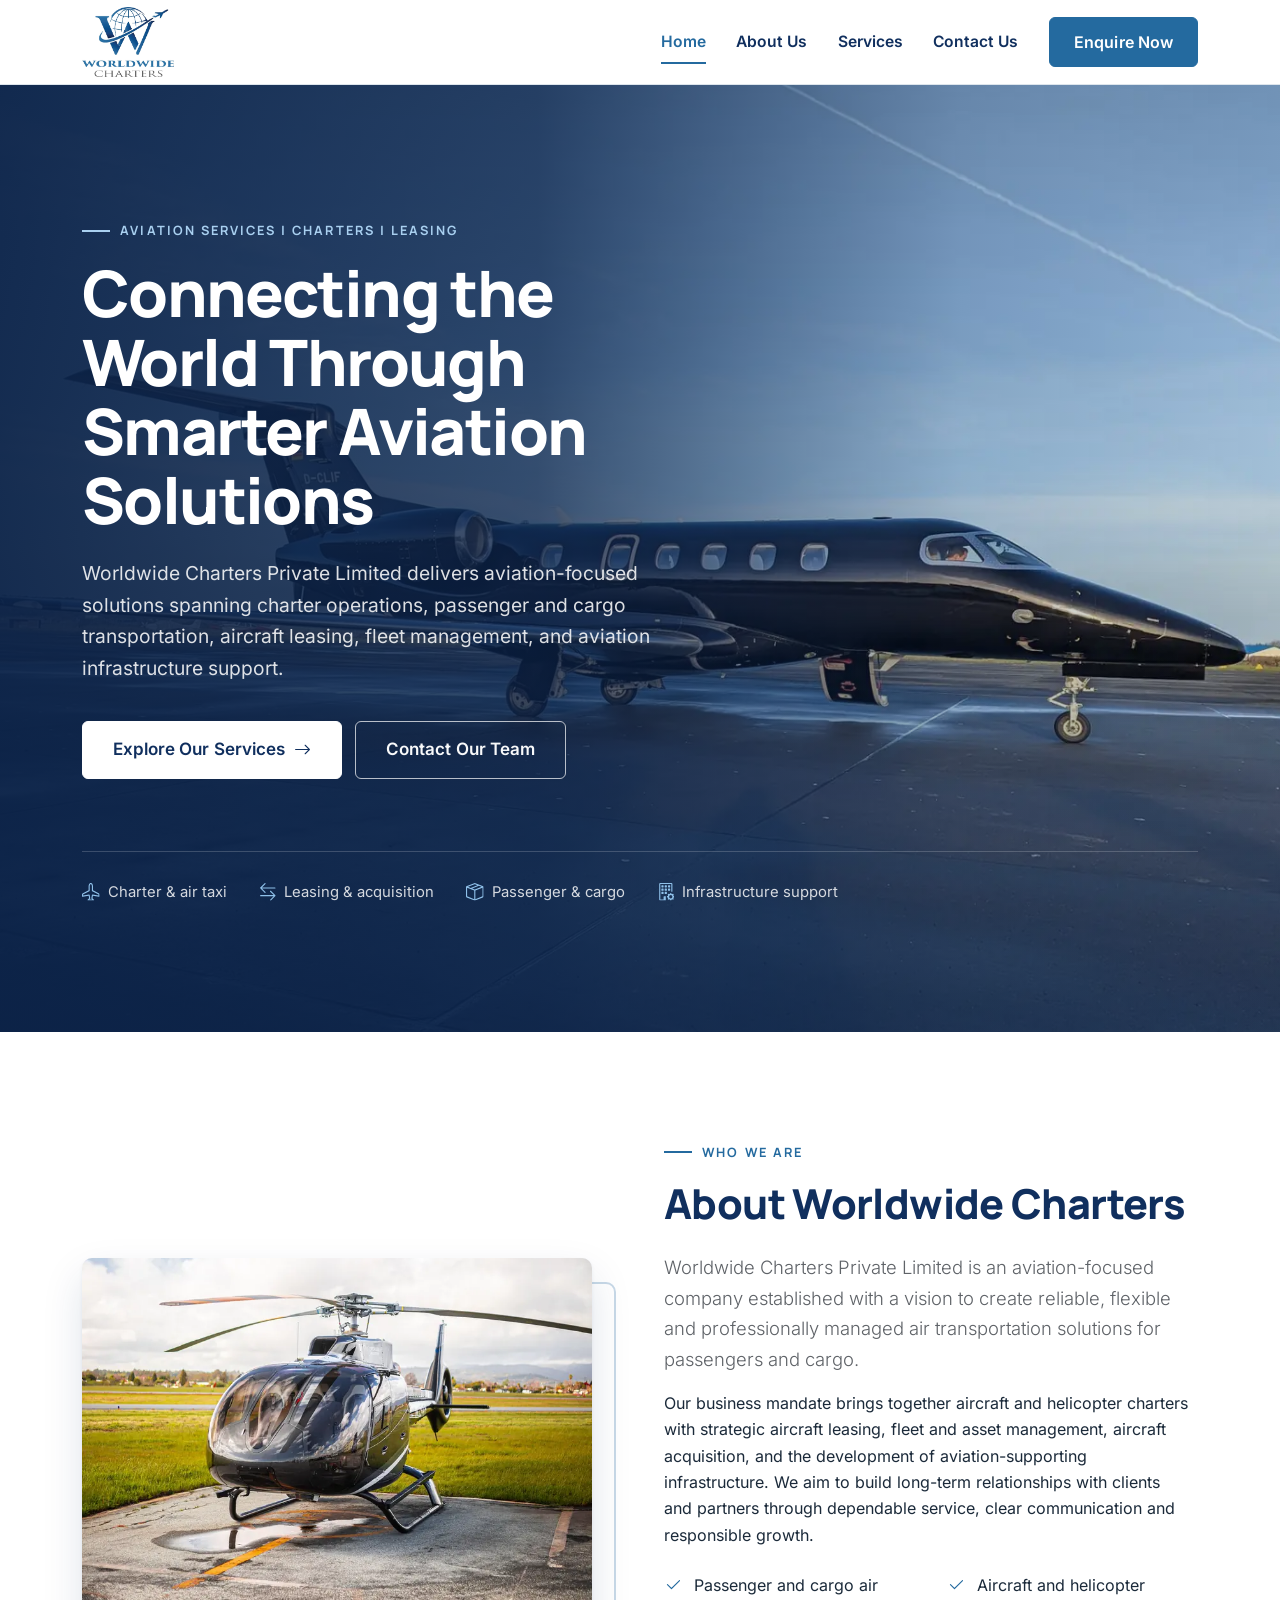
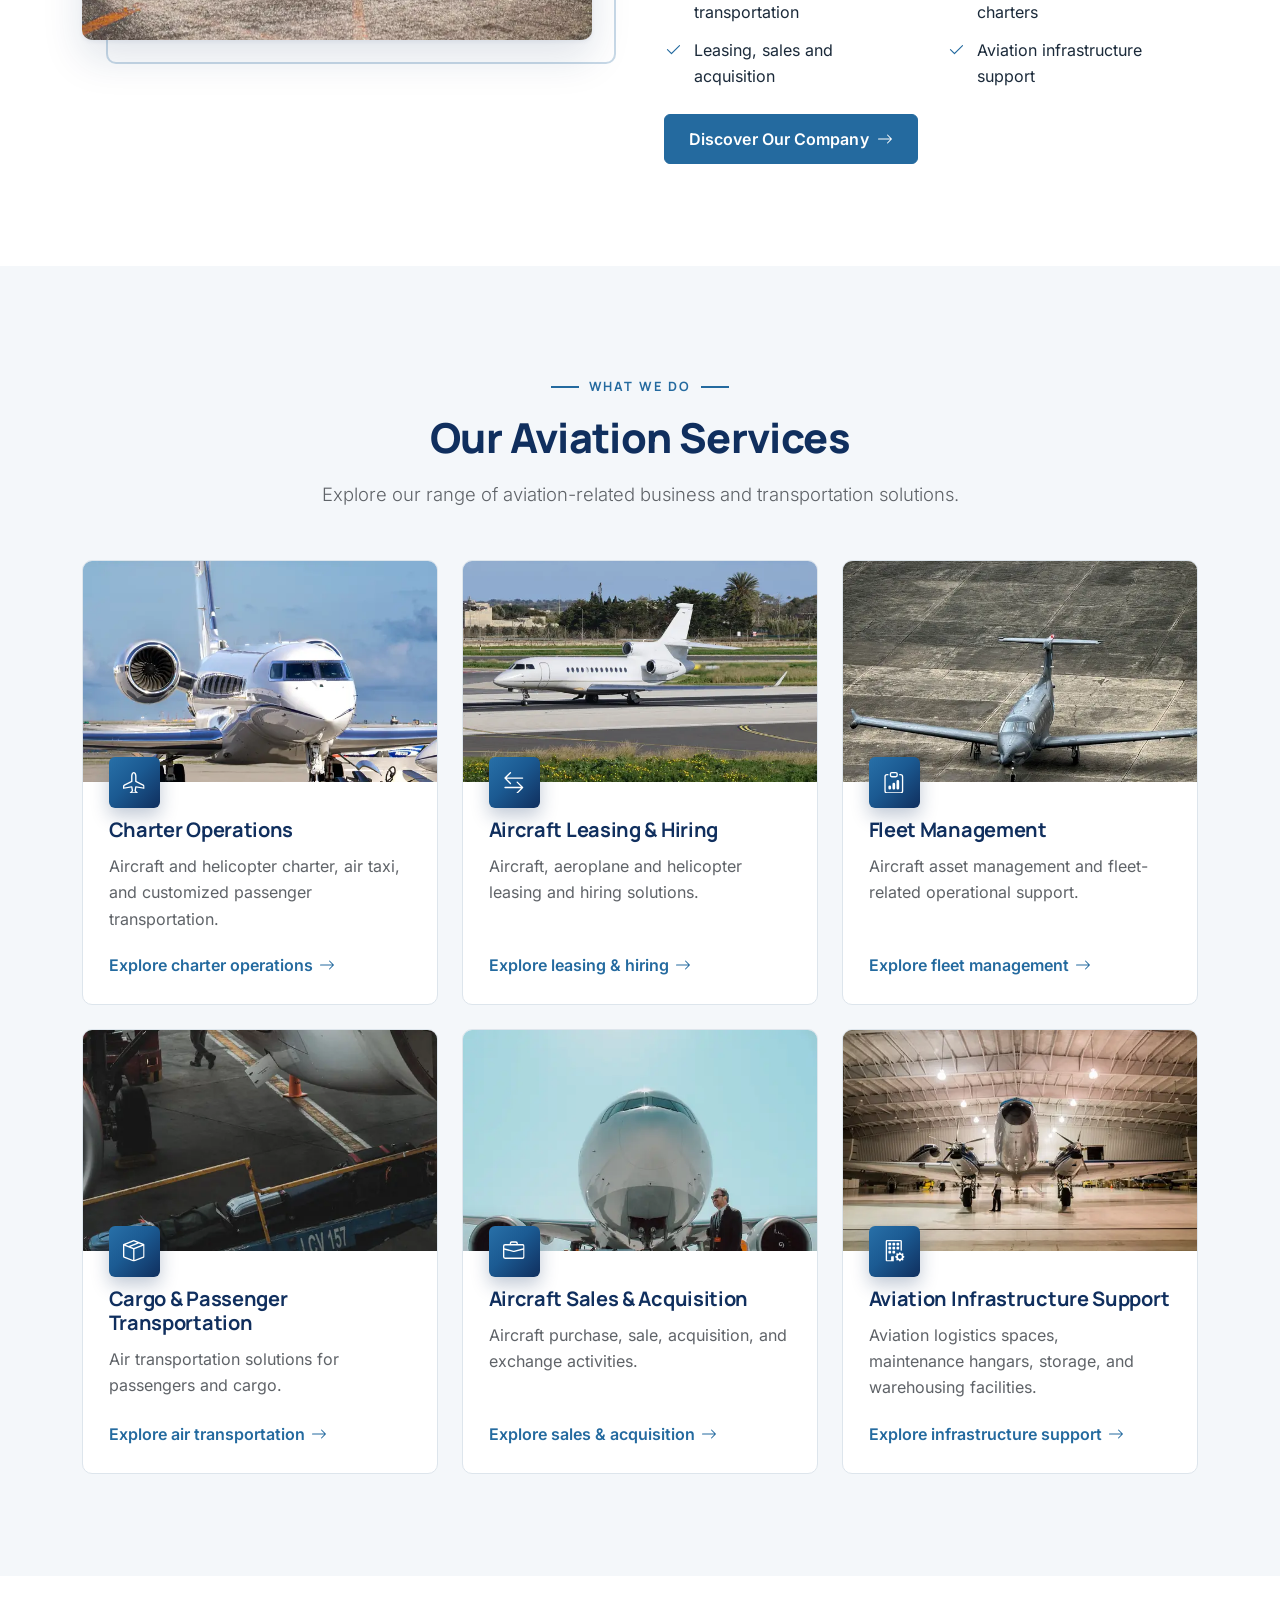
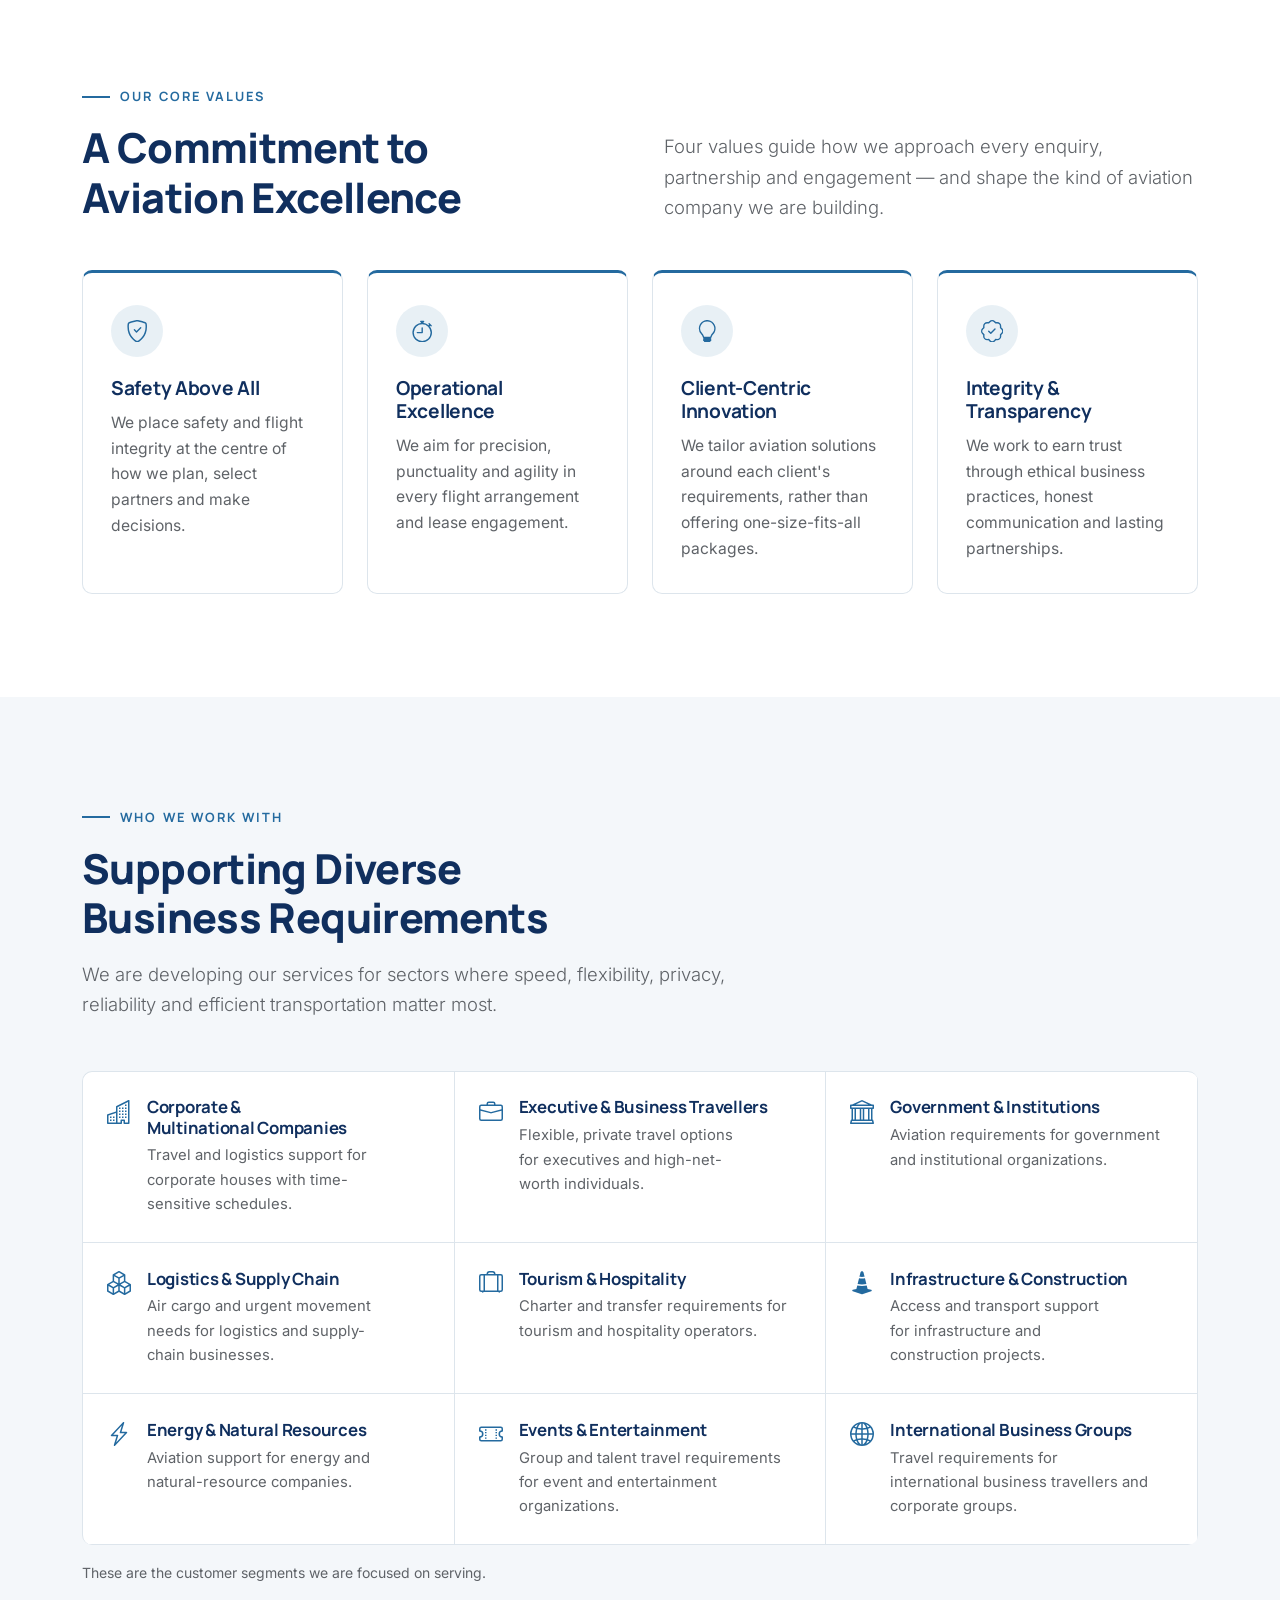
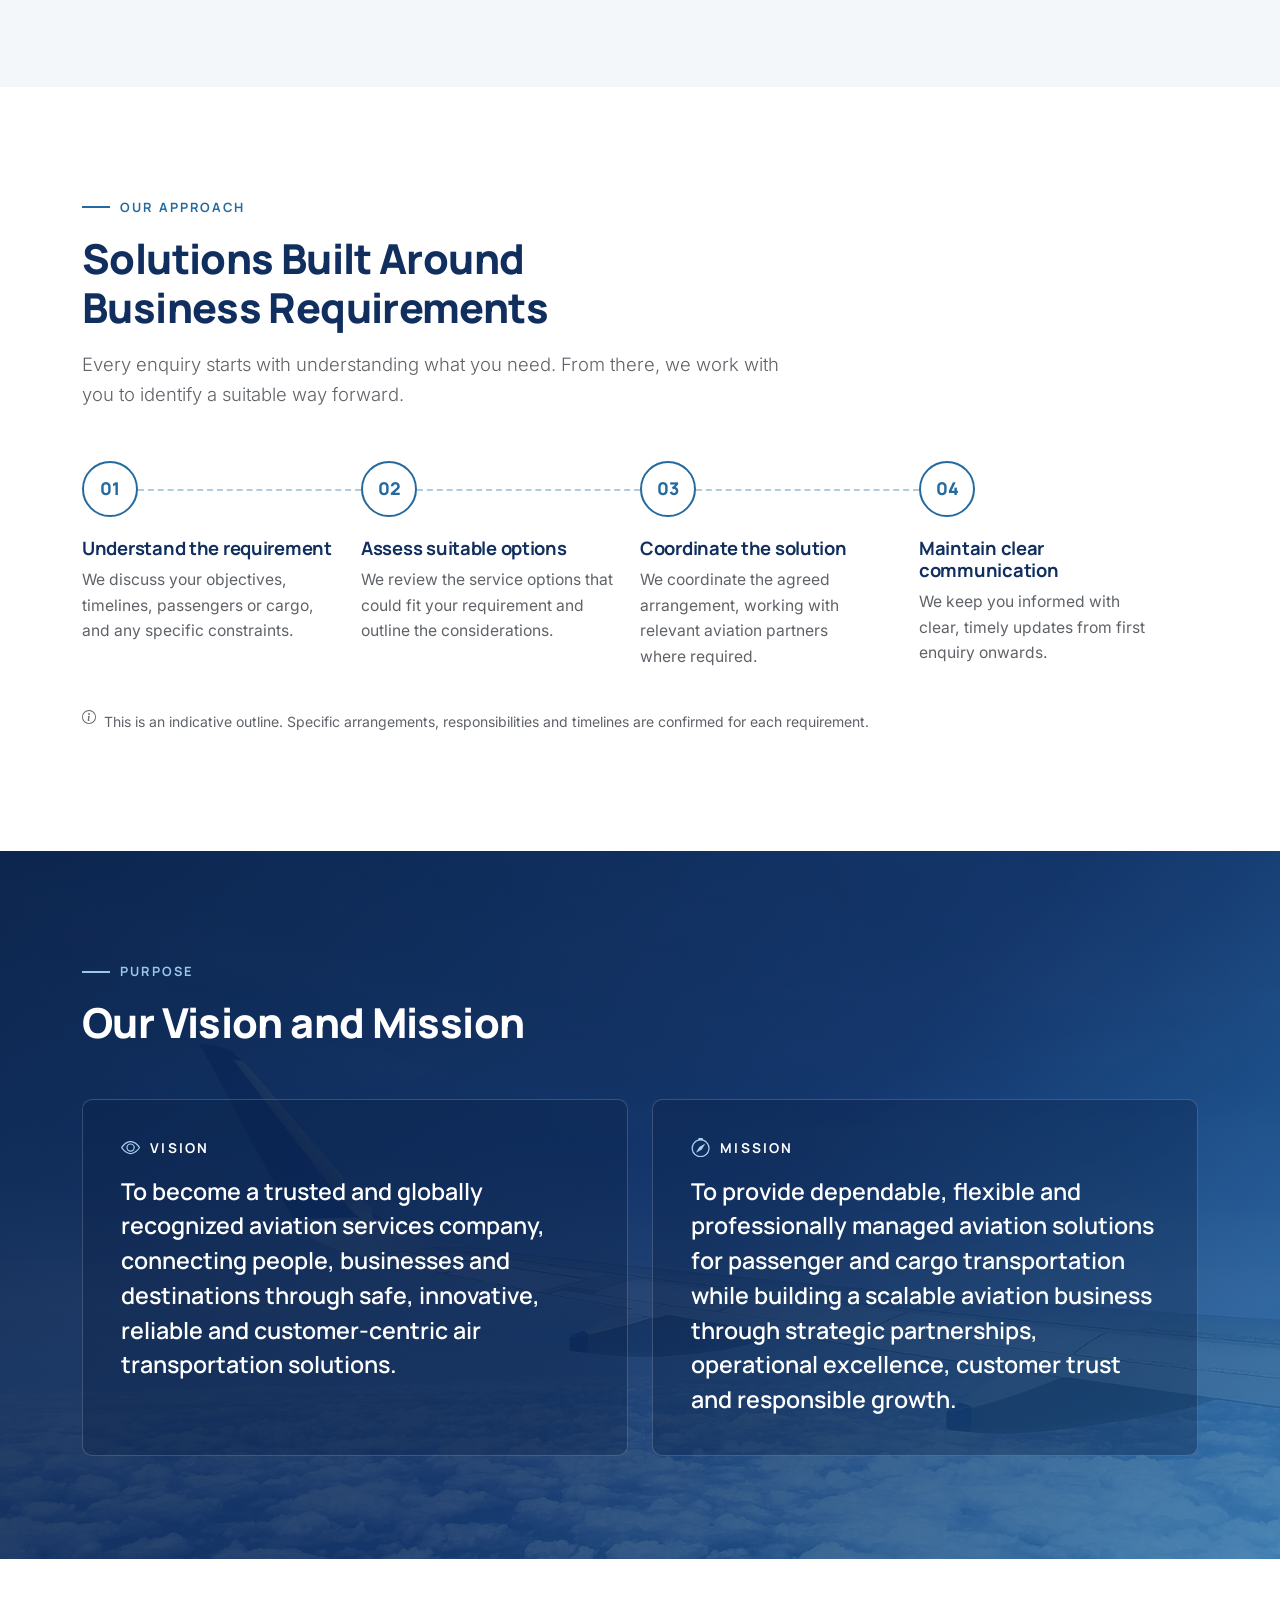
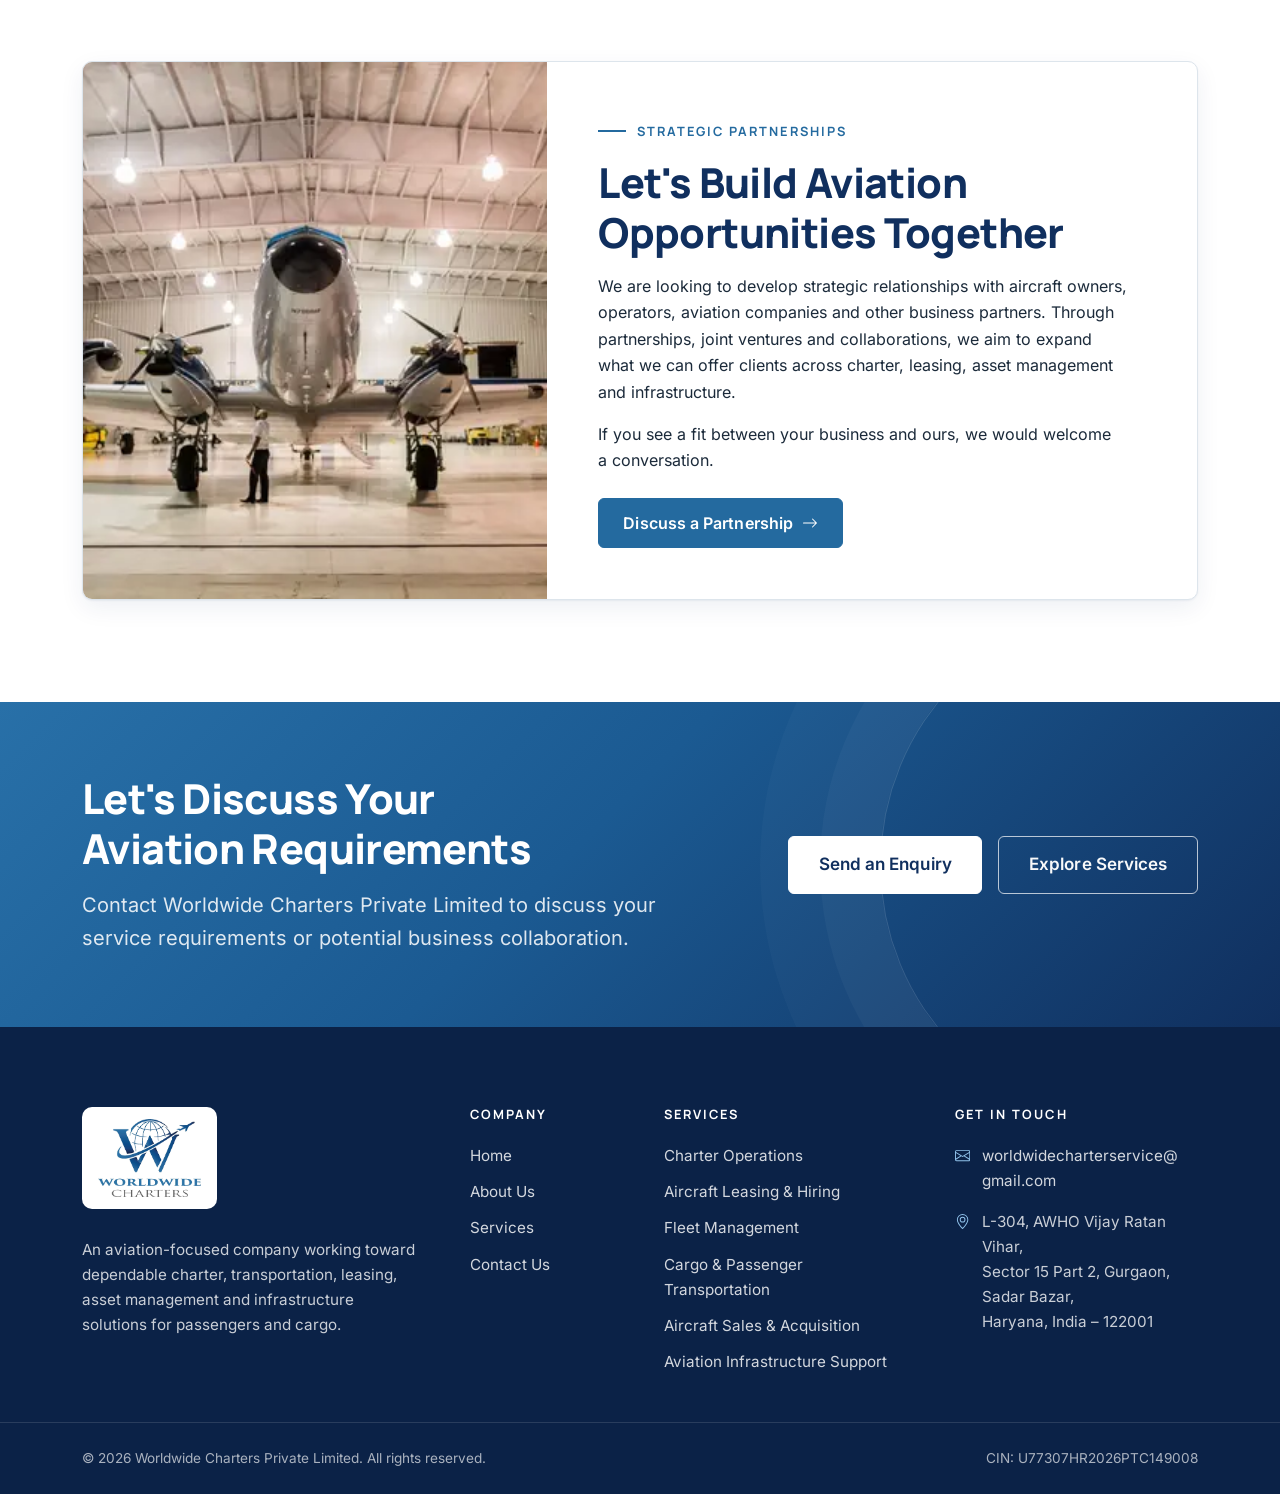
==== index.html @ deb73b02 "first commit" ====
<!doctype html>
<html lang="en-IN">
<head>
  <meta charset="utf-8">
  <meta name="viewport" content="width=device-width, initial-scale=1">
  <title>Worldwide Charters Private Limited | Aviation Services</title>
  <meta name="description" content="Explore aviation services from Worldwide Charters Private Limited, including charter operations, aircraft leasing, fleet management, air transportation, and aviation infrastructure support.">
  <link rel="canonical" href="https://www.example.com/">
  <meta name="robots" content="index, follow">
  <meta name="theme-color" content="#102f5e">

  <meta property="og:type" content="website">
  <meta property="og:site_name" content="Worldwide Charters Private Limited">
  <meta property="og:title" content="Worldwide Charters Private Limited | Aviation Services">
  <meta property="og:description" content="Charter operations, aircraft leasing, fleet management, passenger and cargo air transportation, and aviation infrastructure support.">
  <meta property="og:url" content="https://www.example.com/">
  <meta property="og:image" content="https://www.example.com/og-image.jpg">
  <meta property="og:image:width" content="1200">
  <meta property="og:image:height" content="630">
  <meta property="og:image:alt" content="Worldwide Charters logo">
  <meta name="twitter:card" content="summary_large_image">

  <link rel="icon" href="favicon.ico" sizes="48x48">
  <link rel="icon" href="favicon-32.png" type="image/png" sizes="32x32">
  <link rel="apple-touch-icon" href="apple-touch-icon.png">
  <link rel="manifest" href="site.webmanifest">

  <link rel="preload" href="assets/fonts/manrope-latin-wght.woff2" as="font" type="font/woff2" crossorigin>
  <link rel="preload" href="assets/fonts/inter-latin-wght.woff2" as="font" type="font/woff2" crossorigin>
  <link rel="preload" as="image" href="assets/img/business-jet-black-apron-1600.webp" type="image/webp" imagesrcset="assets/img/business-jet-black-apron-640.webp 640w, assets/img/business-jet-black-apron-1024.webp 1024w, assets/img/business-jet-black-apron-1600.webp 1600w, assets/img/business-jet-black-apron-2000.webp 2000w" imagesizes="100vw" fetchpriority="high">
  <link rel="stylesheet" href="assets/css/bootstrap.min.css">
  <link rel="stylesheet" href="assets/css/style.css?v=1.0.0">

  <script type="application/ld+json">
  {
    "@context": "https://schema.org",
    "@graph": [
      {
        "@type": "Organization",
        "@id": "https://www.example.com/#organization",
        "name": "Worldwide Charters Private Limited",
        "alternateName": "Worldwide Charters",
        "url": "https://www.example.com/",
        "logo": "https://www.example.com/assets/brand/logo.png",
        "email": "worldwidecharterservice@gmail.com",
        "address": {
          "@type": "PostalAddress",
          "streetAddress": "L-304, AWHO Vijay Ratan Vihar, Sector 15 Part 2, Sadar Bazar",
          "addressLocality": "Gurgaon",
          "addressRegion": "Haryana",
          "postalCode": "122001",
          "addressCountry": "IN"
        }
      },
      {
        "@type": "WebSite",
        "@id": "https://www.example.com/#website",
        "url": "https://www.example.com/",
        "name": "Worldwide Charters Private Limited",
        "publisher": { "@id": "https://www.example.com/#organization" },
        "inLanguage": "en-IN"
      }
    ]
  }
  </script>
</head>
<body>
  <a class="skip-link" href="#main">Skip to main content</a>

  <!-- ============ SHARED HEADER (keep identical on every page; only the active link changes) ============ -->
  <header class="site-header">
    <nav class="navbar navbar-expand-lg" aria-label="Main">
      <div class="container">
        <a class="navbar-brand" href="index.html">
          <img class="brand-logo" src="assets/brand/logo.webp" width="317" height="240" alt="Worldwide Charters – Home">
        </a>
        <button class="navbar-toggler" type="button" data-bs-toggle="collapse" data-bs-target="#site-nav" aria-controls="site-nav" aria-expanded="false" aria-label="Open main menu">
          <svg class="bi icon-open" aria-hidden="true"><use href="assets/img/icons.svg#list"></use></svg>
          <svg class="bi icon-close" aria-hidden="true"><use href="assets/img/icons.svg#x-lg"></use></svg>
        </button>
        <div class="collapse navbar-collapse" id="site-nav">
          <ul class="navbar-nav ms-auto align-items-lg-center">
            <li class="nav-item"><a class="nav-link active" aria-current="page" href="index.html">Home</a></li>
            <li class="nav-item"><a class="nav-link" href="about-us.html">About Us</a></li>
            <li class="nav-item"><a class="nav-link" href="services.html">Services</a></li>
            <li class="nav-item"><a class="nav-link" href="contact-us.html">Contact Us</a></li>
          </ul>
          <a class="btn btn-primary nav-cta ms-lg-3" href="contact-us.html#enquiry">Enquire Now</a>
        </div>
      </div>
    </nav>
  </header>
  <!-- ============ /SHARED HEADER ============ -->

  <main id="main" tabindex="-1">

    <!-- 1. Hero -->
    <section class="hero" aria-labelledby="hero-title">
      <div class="hero-media">
        <img src="assets/img/business-jet-black-apron-1600.webp" srcset="assets/img/business-jet-black-apron-640.webp 640w, assets/img/business-jet-black-apron-1024.webp 1024w, assets/img/business-jet-black-apron-1600.webp 1600w, assets/img/business-jet-black-apron-2000.webp 2000w" sizes="100vw" width="2000" height="1274" alt="" fetchpriority="high" decoding="async">
      </div>
      <div class="container">
        <p class="eyebrow">Aviation Services | Charters | Leasing</p>
        <h1 id="hero-title" class="display-hero">Connecting the World Through Smarter Aviation Solutions</h1>
        <p class="hero-copy">Worldwide Charters Private Limited delivers aviation-focused solutions spanning charter operations, passenger and cargo transportation, aircraft leasing, fleet management, and aviation infrastructure support.</p>
        <div class="hero-actions">
          <a class="btn btn-light btn-lg" href="services.html">Explore Our Services <svg class="bi" aria-hidden="true"><use href="assets/img/icons.svg#arrow-right"></use></svg></a>
          <a class="btn btn-outline-light btn-lg" href="contact-us.html">Contact Our Team</a>
        </div>
        <ul class="hero-strip list-unstyled mb-0">
          <li><svg class="bi" aria-hidden="true"><use href="assets/img/icons.svg#airplane"></use></svg>Charter &amp; air taxi</li>
          <li><svg class="bi" aria-hidden="true"><use href="assets/img/icons.svg#arrow-left-right"></use></svg>Leasing &amp; acquisition</li>
          <li><svg class="bi" aria-hidden="true"><use href="assets/img/icons.svg#box-seam"></use></svg>Passenger &amp; cargo</li>
          <li><svg class="bi" aria-hidden="true"><use href="assets/img/icons.svg#building-gear"></use></svg>Infrastructure support</li>
        </ul>
      </div>
    </section>

    <!-- 2. Company introduction -->
    <section class="section" aria-labelledby="intro-title">
      <div class="container">
        <div class="row align-items-center g-4 g-xl-5">
          <div class="col-lg-6 order-lg-2">
            <p class="eyebrow">Who we are</p>
            <h2 id="intro-title" class="section-title mb-4">About Worldwide Charters</h2>
            <p class="lead">Worldwide Charters Private Limited is an aviation-focused company established with a vision to create reliable, flexible and professionally managed air transportation solutions for passengers and cargo.</p>
            <p>Our business mandate brings together aircraft and helicopter charters with strategic aircraft leasing, fleet and asset management, aircraft acquisition, and the development of aviation-supporting infrastructure. We aim to build long-term relationships with clients and partners through dependable service, clear communication and responsible growth.</p>
            <ul class="check-list cols-2 my-4">
              <li><svg class="bi" aria-hidden="true"><use href="assets/img/icons.svg#check2"></use></svg>Passenger and cargo air transportation</li>
              <li><svg class="bi" aria-hidden="true"><use href="assets/img/icons.svg#check2"></use></svg>Aircraft and helicopter charters</li>
              <li><svg class="bi" aria-hidden="true"><use href="assets/img/icons.svg#check2"></use></svg>Leasing, sales and acquisition</li>
              <li><svg class="bi" aria-hidden="true"><use href="assets/img/icons.svg#check2"></use></svg>Aviation infrastructure support</li>
            </ul>
            <a class="btn btn-primary" href="about-us.html">Discover Our Company <svg class="bi" aria-hidden="true"><use href="assets/img/icons.svg#arrow-right"></use></svg></a>
          </div>
          <div class="col-lg-6 order-lg-1">
            <div class="media-accent me-3 me-lg-4">
              <div class="media-frame ratio-4x3">
                <img src="assets/img/helicopter-helipad-800.webp" srcset="assets/img/helicopter-helipad-480.webp 480w, assets/img/helicopter-helipad-800.webp 800w, assets/img/helicopter-helipad-1200.webp 1200w" sizes="(min-width: 992px) 540px, 92vw" width="1200" height="1206" alt="Helicopter parked on a helipad under a bright sky" loading="lazy" decoding="async">
              </div>
            </div>
          </div>
        </div>
      </div>
    </section>

    <!-- 3. Core services -->
    <section class="section bg-soft" aria-labelledby="services-title">
      <div class="container">
        <div class="section-head text-center">
          <p class="eyebrow">What we do</p>
          <h2 id="services-title" class="section-title">Our Aviation Services</h2>
          <p class="lead mt-3">Explore our range of aviation-related business and transportation solutions.</p>
        </div>
        <div class="row g-4">
          <div class="col-md-6 col-lg-4">
            <article class="service-card">
              <div class="service-card-media"><img src="assets/img/business-jet-ground-support-640.webp" srcset="assets/img/business-jet-ground-support-640.webp 640w, assets/img/business-jet-ground-support-1024.webp 1024w" sizes="(min-width: 1200px) 400px, (min-width: 768px) 46vw, 92vw" width="1024" height="913" alt="Business jet on the apron with ground support equipment" loading="lazy" decoding="async"></div>
              <div class="service-card-body">
                <span class="service-card-icon"><svg class="bi" aria-hidden="true"><use href="assets/img/icons.svg#airplane"></use></svg></span>
                <h3>Charter Operations</h3>
                <p>Aircraft and helicopter charter, air taxi, and customized passenger transportation.</p>
                <a class="link-arrow" href="services.html#charter-operations">Explore charter operations <svg class="bi" aria-hidden="true"><use href="assets/img/icons.svg#arrow-right"></use></svg></a>
              </div>
            </article>
          </div>
          <div class="col-md-6 col-lg-4">
            <article class="service-card">
              <div class="service-card-media"><img src="assets/img/business-jet-white-taxiway-640.webp" srcset="assets/img/business-jet-white-taxiway-640.webp 640w, assets/img/business-jet-white-taxiway-1024.webp 1024w" sizes="(min-width: 1200px) 400px, (min-width: 768px) 46vw, 92vw" width="1024" height="682" alt="White business jet taxiing at an airport" loading="lazy" decoding="async"></div>
              <div class="service-card-body">
                <span class="service-card-icon"><svg class="bi" aria-hidden="true"><use href="assets/img/icons.svg#arrow-left-right"></use></svg></span>
                <h3>Aircraft Leasing &amp; Hiring</h3>
                <p>Aircraft, aeroplane and helicopter leasing and hiring solutions.</p>
                <a class="link-arrow" href="services.html#aircraft-leasing">Explore leasing &amp; hiring <svg class="bi" aria-hidden="true"><use href="assets/img/icons.svg#arrow-right"></use></svg></a>
              </div>
            </article>
          </div>
          <div class="col-md-6 col-lg-4">
            <article class="service-card">
              <div class="service-card-media"><img src="assets/img/aircraft-marshal-apron-640.webp" srcset="assets/img/aircraft-marshal-apron-640.webp 640w, assets/img/aircraft-marshal-apron-1024.webp 1024w" sizes="(min-width: 1200px) 400px, (min-width: 768px) 46vw, 92vw" width="1024" height="765" alt="Aircraft on an airport apron seen from above" loading="lazy" decoding="async"></div>
              <div class="service-card-body">
                <span class="service-card-icon"><svg class="bi" aria-hidden="true"><use href="assets/img/icons.svg#clipboard-data"></use></svg></span>
                <h3>Fleet Management</h3>
                <p>Aircraft asset management and fleet-related operational support.</p>
                <a class="link-arrow" href="services.html#fleet-management">Explore fleet management <svg class="bi" aria-hidden="true"><use href="assets/img/icons.svg#arrow-right"></use></svg></a>
              </div>
            </article>
          </div>
          <div class="col-md-6 col-lg-4">
            <article class="service-card">
              <div class="service-card-media"><img src="assets/img/aircraft-hold-loading-640.webp" srcset="assets/img/aircraft-hold-loading-640.webp 640w, assets/img/aircraft-hold-loading-1024.webp 1024w" sizes="(min-width: 1200px) 400px, (min-width: 768px) 46vw, 92vw" width="1024" height="578" alt="Belt loader moving cargo into an aircraft hold" loading="lazy" decoding="async"></div>
              <div class="service-card-body">
                <span class="service-card-icon"><svg class="bi" aria-hidden="true"><use href="assets/img/icons.svg#box-seam"></use></svg></span>
                <h3>Cargo &amp; Passenger Transportation</h3>
                <p>Air transportation solutions for passengers and cargo.</p>
                <a class="link-arrow" href="services.html#air-transportation">Explore air transportation <svg class="bi" aria-hidden="true"><use href="assets/img/icons.svg#arrow-right"></use></svg></a>
              </div>
            </article>
          </div>
          <div class="col-md-6 col-lg-4">
            <article class="service-card">
              <div class="service-card-media"><img src="assets/img/executive-aircraft-apron-640.webp" srcset="assets/img/executive-aircraft-apron-640.webp 640w, assets/img/executive-aircraft-apron-1024.webp 1024w" sizes="(min-width: 1200px) 400px, (min-width: 768px) 46vw, 92vw" width="1024" height="614" alt="Business traveller walking in front of an aircraft" loading="lazy" decoding="async"></div>
              <div class="service-card-body">
                <span class="service-card-icon"><svg class="bi" aria-hidden="true"><use href="assets/img/icons.svg#briefcase"></use></svg></span>
                <h3>Aircraft Sales &amp; Acquisition</h3>
                <p>Aircraft purchase, sale, acquisition, and exchange activities.</p>
                <a class="link-arrow" href="services.html#aircraft-sales-acquisition">Explore sales &amp; acquisition <svg class="bi" aria-hidden="true"><use href="assets/img/icons.svg#arrow-right"></use></svg></a>
              </div>
            </article>
          </div>
          <div class="col-md-6 col-lg-4">
            <article class="service-card">
              <div class="service-card-media"><img src="assets/img/aircraft-hangar-640.webp" srcset="assets/img/aircraft-hangar-640.webp 640w, assets/img/aircraft-hangar-1024.webp 1024w" sizes="(min-width: 1200px) 400px, (min-width: 768px) 46vw, 92vw" width="1024" height="576" alt="Twin-propeller aircraft inside a large maintenance hangar" loading="lazy" decoding="async"></div>
              <div class="service-card-body">
                <span class="service-card-icon"><svg class="bi" aria-hidden="true"><use href="assets/img/icons.svg#building-gear"></use></svg></span>
                <h3>Aviation Infrastructure Support</h3>
                <p>Aviation logistics spaces, maintenance hangars, storage, and warehousing facilities.</p>
                <a class="link-arrow" href="services.html#aviation-infrastructure">Explore infrastructure support <svg class="bi" aria-hidden="true"><use href="assets/img/icons.svg#arrow-right"></use></svg></a>
              </div>
            </article>
          </div>
        </div>
      </div>
    </section>

    <!-- 4. Core values -->
    <section class="section" aria-labelledby="values-title">
      <div class="container">
        <div class="row g-4 g-xl-5 align-items-end mb-2">
          <div class="col-lg-6">
            <p class="eyebrow">Our core values</p>
            <h2 id="values-title" class="section-title mb-0">A Commitment to Aviation Excellence</h2>
          </div>
          <div class="col-lg-6">
            <p class="lead mb-0">Four values guide how we approach every enquiry, partnership and engagement — and shape the kind of aviation company we are building.</p>
          </div>
        </div>
        <div class="row g-4 mt-4">
          <div class="col-sm-6 col-xl-3">
            <div class="value-card">
              <div class="value-icon"><svg class="bi" aria-hidden="true"><use href="assets/img/icons.svg#shield-check"></use></svg></div>
              <h3>Safety Above All</h3>
              <p>We place safety and flight integrity at the centre of how we plan, select partners and make decisions.</p>
            </div>
          </div>
          <div class="col-sm-6 col-xl-3">
            <div class="value-card">
              <div class="value-icon"><svg class="bi" aria-hidden="true"><use href="assets/img/icons.svg#stopwatch"></use></svg></div>
              <h3>Operational Excellence</h3>
              <p>We aim for precision, punctuality and agility in every flight arrangement and lease engagement.</p>
            </div>
          </div>
          <div class="col-sm-6 col-xl-3">
            <div class="value-card">
              <div class="value-icon"><svg class="bi" aria-hidden="true"><use href="assets/img/icons.svg#lightbulb"></use></svg></div>
              <h3>Client-Centric Innovation</h3>
              <p>We tailor aviation solutions around each client's requirements, rather than offering one-size-fits-all packages.</p>
            </div>
          </div>
          <div class="col-sm-6 col-xl-3">
            <div class="value-card">
              <div class="value-icon"><svg class="bi" aria-hidden="true"><use href="assets/img/icons.svg#patch-check"></use></svg></div>
              <h3>Integrity &amp; Transparency</h3>
              <p>We work to earn trust through ethical business practices, honest communication and lasting partnerships.</p>
            </div>
          </div>
        </div>
      </div>
    </section>

    <!-- 5. Industries -->
    <section class="section bg-soft" aria-labelledby="industries-title">
      <div class="container">
        <div class="section-head">
          <p class="eyebrow">Who we work with</p>
          <h2 id="industries-title" class="section-title">Supporting Diverse Business Requirements</h2>
          <p class="lead mt-3">We are developing our services for sectors where speed, flexibility, privacy, reliability and efficient transportation matter most.</p>
        </div>
        <div class="industry-grid">
          <div class="industry-item">
            <svg class="bi" aria-hidden="true"><use href="assets/img/icons.svg#buildings"></use></svg>
            <div><h3>Corporate &amp; Multinational Companies</h3><p>Travel and logistics support for corporate houses with time-sensitive schedules.</p></div>
          </div>
          <div class="industry-item">
            <svg class="bi" aria-hidden="true"><use href="assets/img/icons.svg#briefcase"></use></svg>
            <div><h3>Executive &amp; Business Travellers</h3><p>Flexible, private travel options for executives and high-net-worth individuals.</p></div>
          </div>
          <div class="industry-item">
            <svg class="bi" aria-hidden="true"><use href="assets/img/icons.svg#bank"></use></svg>
            <div><h3>Government &amp; Institutions</h3><p>Aviation requirements for government and institutional organizations.</p></div>
          </div>
          <div class="industry-item">
            <svg class="bi" aria-hidden="true"><use href="assets/img/icons.svg#boxes"></use></svg>
            <div><h3>Logistics &amp; Supply Chain</h3><p>Air cargo and urgent movement needs for logistics and supply-chain businesses.</p></div>
          </div>
          <div class="industry-item">
            <svg class="bi" aria-hidden="true"><use href="assets/img/icons.svg#suitcase-lg"></use></svg>
            <div><h3>Tourism &amp; Hospitality</h3><p>Charter and transfer requirements for tourism and hospitality operators.</p></div>
          </div>
          <div class="industry-item">
            <svg class="bi" aria-hidden="true"><use href="assets/img/icons.svg#cone-striped"></use></svg>
            <div><h3>Infrastructure &amp; Construction</h3><p>Access and transport support for infrastructure and construction projects.</p></div>
          </div>
          <div class="industry-item">
            <svg class="bi" aria-hidden="true"><use href="assets/img/icons.svg#lightning-charge"></use></svg>
            <div><h3>Energy &amp; Natural Resources</h3><p>Aviation support for energy and natural-resource companies.</p></div>
          </div>
          <div class="industry-item">
            <svg class="bi" aria-hidden="true"><use href="assets/img/icons.svg#ticket-perforated"></use></svg>
            <div><h3>Events &amp; Entertainment</h3><p>Group and talent travel requirements for event and entertainment organizations.</p></div>
          </div>
          <div class="industry-item">
            <svg class="bi" aria-hidden="true"><use href="assets/img/icons.svg#globe2"></use></svg>
            <div><h3>International Business Groups</h3><p>Travel requirements for international business travellers and corporate groups.</p></div>
          </div>
        </div>
        <p class="small text-muted mt-3 mb-0">These are the customer segments we are focused on serving.</p>
      </div>
    </section>

    <!-- 6. Approach -->
    <section class="section" aria-labelledby="approach-title">
      <div class="container">
        <div class="section-head">
          <p class="eyebrow">Our approach</p>
          <h2 id="approach-title" class="section-title">Solutions Built Around Business Requirements</h2>
          <p class="lead mt-3">Every enquiry starts with understanding what you need. From there, we work with you to identify a suitable way forward.</p>
        </div>
        <ol class="process">
          <li class="process-step">
            <div class="process-num" aria-hidden="true">01</div>
            <h3>Understand the requirement</h3>
            <p>We discuss your objectives, timelines, passengers or cargo, and any specific constraints.</p>
          </li>
          <li class="process-step">
            <div class="process-num" aria-hidden="true">02</div>
            <h3>Assess suitable options</h3>
            <p>We review the service options that could fit your requirement and outline the considerations.</p>
          </li>
          <li class="process-step">
            <div class="process-num" aria-hidden="true">03</div>
            <h3>Coordinate the solution</h3>
            <p>We coordinate the agreed arrangement, working with relevant aviation partners where required.</p>
          </li>
          <li class="process-step">
            <div class="process-num" aria-hidden="true">04</div>
            <h3>Maintain clear communication</h3>
            <p>We keep you informed with clear, timely updates from first enquiry onwards.</p>
          </li>
        </ol>
        <p class="process-note"><svg class="bi" aria-hidden="true"><use href="assets/img/icons.svg#info-circle"></use></svg>This is an indicative outline. Specific arrangements, responsibilities and timelines are confirmed for each requirement.</p>
      </div>
    </section>

    <!-- 7. Vision & mission -->
    <section class="statement-band section" aria-labelledby="vm-title">
      <div class="band-media">
        <img src="assets/img/wing-above-clouds-1024.webp" srcset="assets/img/wing-above-clouds-640.webp 640w, assets/img/wing-above-clouds-1024.webp 1024w, assets/img/wing-above-clouds-1600.webp 1600w, assets/img/wing-above-clouds-2000.webp 2000w" sizes="100vw" width="2000" height="1333" alt="" loading="lazy" decoding="async">
      </div>
      <div class="container">
        <div class="section-head">
          <p class="eyebrow eyebrow-light">Purpose</p>
          <h2 id="vm-title" class="section-title text-white">Our Vision and Mission</h2>
        </div>
        <div class="row g-4">
          <div class="col-lg-6">
            <div class="statement">
              <h3><svg class="bi" aria-hidden="true"><use href="assets/img/icons.svg#eye"></use></svg>Vision</h3>
              <blockquote>To become a trusted and globally recognized aviation services company, connecting people, businesses and destinations through safe, innovative, reliable and customer-centric air transportation solutions.</blockquote>
            </div>
          </div>
          <div class="col-lg-6">
            <div class="statement">
              <h3><svg class="bi" aria-hidden="true"><use href="assets/img/icons.svg#compass"></use></svg>Mission</h3>
              <blockquote>To provide dependable, flexible and professionally managed aviation solutions for passenger and cargo transportation while building a scalable aviation business through strategic partnerships, operational excellence, customer trust and responsible growth.</blockquote>
            </div>
          </div>
        </div>
      </div>
    </section>

    <!-- 8. Partnerships -->
    <section class="section" aria-labelledby="partner-title">
      <div class="container">
        <div class="partner-panel">
          <div class="row g-0">
            <div class="col-lg-5">
              <div class="panel-media">
                <img src="assets/img/aircraft-hangar-1024.webp" srcset="assets/img/aircraft-hangar-640.webp 640w, assets/img/aircraft-hangar-1024.webp 1024w, assets/img/aircraft-hangar-1600.webp 1600w" sizes="(min-width: 992px) 520px, 100vw" width="1600" height="900" alt="Aircraft parked in a hangar with an engineer inspecting the nose" loading="lazy" decoding="async">
              </div>
            </div>
            <div class="col-lg-7">
              <div class="panel-body">
                <p class="eyebrow">Strategic partnerships</p>
                <h2 id="partner-title" class="section-title mb-3">Let's Build Aviation Opportunities Together</h2>
                <p>We are looking to develop strategic relationships with aircraft owners, operators, aviation companies and other business partners. Through partnerships, joint ventures and collaborations, we aim to expand what we can offer clients across charter, leasing, asset management and infrastructure.</p>
                <p class="mb-4">If you see a fit between your business and ours, we would welcome a conversation.</p>
                <a class="btn btn-primary" href="contact-us.html?service=partnership#enquiry">Discuss a Partnership <svg class="bi" aria-hidden="true"><use href="assets/img/icons.svg#arrow-right"></use></svg></a>
              </div>
            </div>
          </div>
        </div>
      </div>
    </section>

    <!-- 9. Final CTA -->
    <section class="cta-band section-sm" aria-labelledby="cta-title">
      <div class="container">
        <div class="row align-items-center g-4">
          <div class="col-lg-7">
            <h2 id="cta-title" class="section-title mb-3">Let's Discuss Your Aviation Requirements</h2>
            <p class="mb-0 fs-5">Contact Worldwide Charters Private Limited to discuss your service requirements or potential business collaboration.</p>
          </div>
          <div class="col-lg-5">
            <div class="d-flex flex-wrap gap-3 justify-content-lg-end">
              <a class="btn btn-light btn-lg" href="contact-us.html#enquiry">Send an Enquiry</a>
              <a class="btn btn-outline-light btn-lg" href="services.html">Explore Services</a>
            </div>
          </div>
        </div>
      </div>
    </section>

  </main>

  <!-- ============ SHARED FOOTER (keep identical on every page) ============ -->
  <footer class="site-footer">
    <div class="container footer-main">
      <div class="row g-4 g-xl-5">
        <div class="col-lg-4">
          <a class="footer-logo" href="index.html"><img src="assets/brand/logo.webp" width="317" height="240" alt="Worldwide Charters – Home" loading="lazy"></a>
          <p class="mb-0">An aviation-focused company working toward dependable charter, transportation, leasing, asset management and infrastructure solutions for passengers and cargo.</p>
        </div>
        <div class="col-6 col-md-4 col-lg-2">
          <h2>Company</h2>
          <ul class="footer-links">
            <li><a href="index.html">Home</a></li>
            <li><a href="about-us.html">About Us</a></li>
            <li><a href="services.html">Services</a></li>
            <li><a href="contact-us.html">Contact Us</a></li>
          </ul>
        </div>
        <div class="col-6 col-md-4 col-lg-3">
          <h2>Services</h2>
          <ul class="footer-links">
            <li><a href="services.html#charter-operations">Charter Operations</a></li>
            <li><a href="services.html#aircraft-leasing">Aircraft Leasing &amp; Hiring</a></li>
            <li><a href="services.html#fleet-management">Fleet Management</a></li>
            <li><a href="services.html#air-transportation">Cargo &amp; Passenger Transportation</a></li>
            <li><a href="services.html#aircraft-sales-acquisition">Aircraft Sales &amp; Acquisition</a></li>
            <li><a href="services.html#aviation-infrastructure">Aviation Infrastructure Support</a></li>
          </ul>
        </div>
        <div class="col-md-4 col-lg-3">
          <h2>Get in touch</h2>
          <ul class="footer-contact">
            <li><svg class="bi" aria-hidden="true"><use href="assets/img/icons.svg#envelope"></use></svg><a href="mailto:worldwidecharterservice@gmail.com">worldwidecharterservice@<wbr>gmail.com</a></li>
            <li><svg class="bi" aria-hidden="true"><use href="assets/img/icons.svg#geo-alt"></use></svg><address>L-304, AWHO Vijay Ratan Vihar,<br>Sector 15 Part 2, Gurgaon, Sadar Bazar,<br>Haryana, India – 122001</address></li>
          </ul>
        </div>
      </div>
    </div>
    <div class="footer-bottom">
      <div class="container d-flex flex-column flex-md-row justify-content-between gap-2">
        <p class="mb-0">&copy; <span data-year>2026</span> Worldwide Charters Private Limited. All rights reserved.</p>
        <p class="mb-0">CIN: U77307HR2026PTC149008</p>
      </div>
    </div>
  </footer>
  <!-- ============ /SHARED FOOTER ============ -->

  <script src="assets/js/bootstrap.bundle.min.js" defer></script>
  <script src="assets/js/main.js?v=1.0.0" defer></script>
</body>
</html>
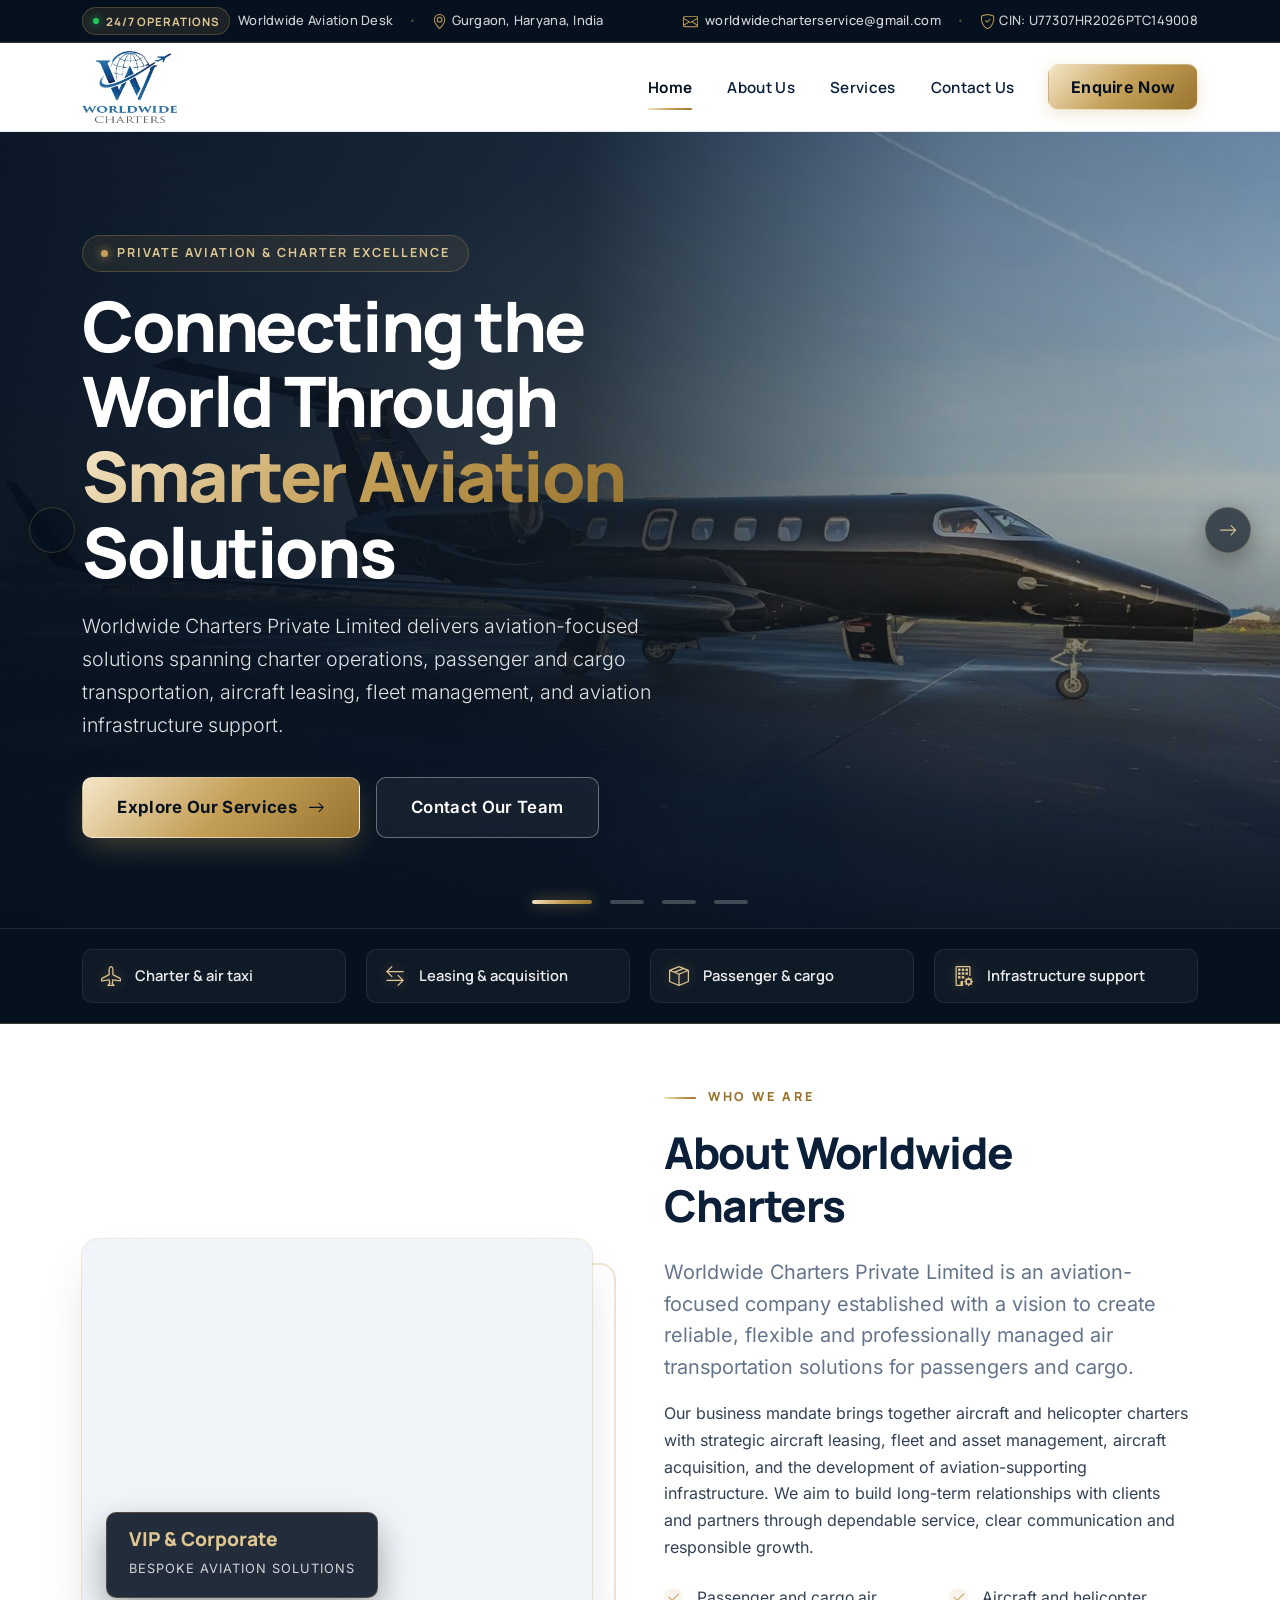
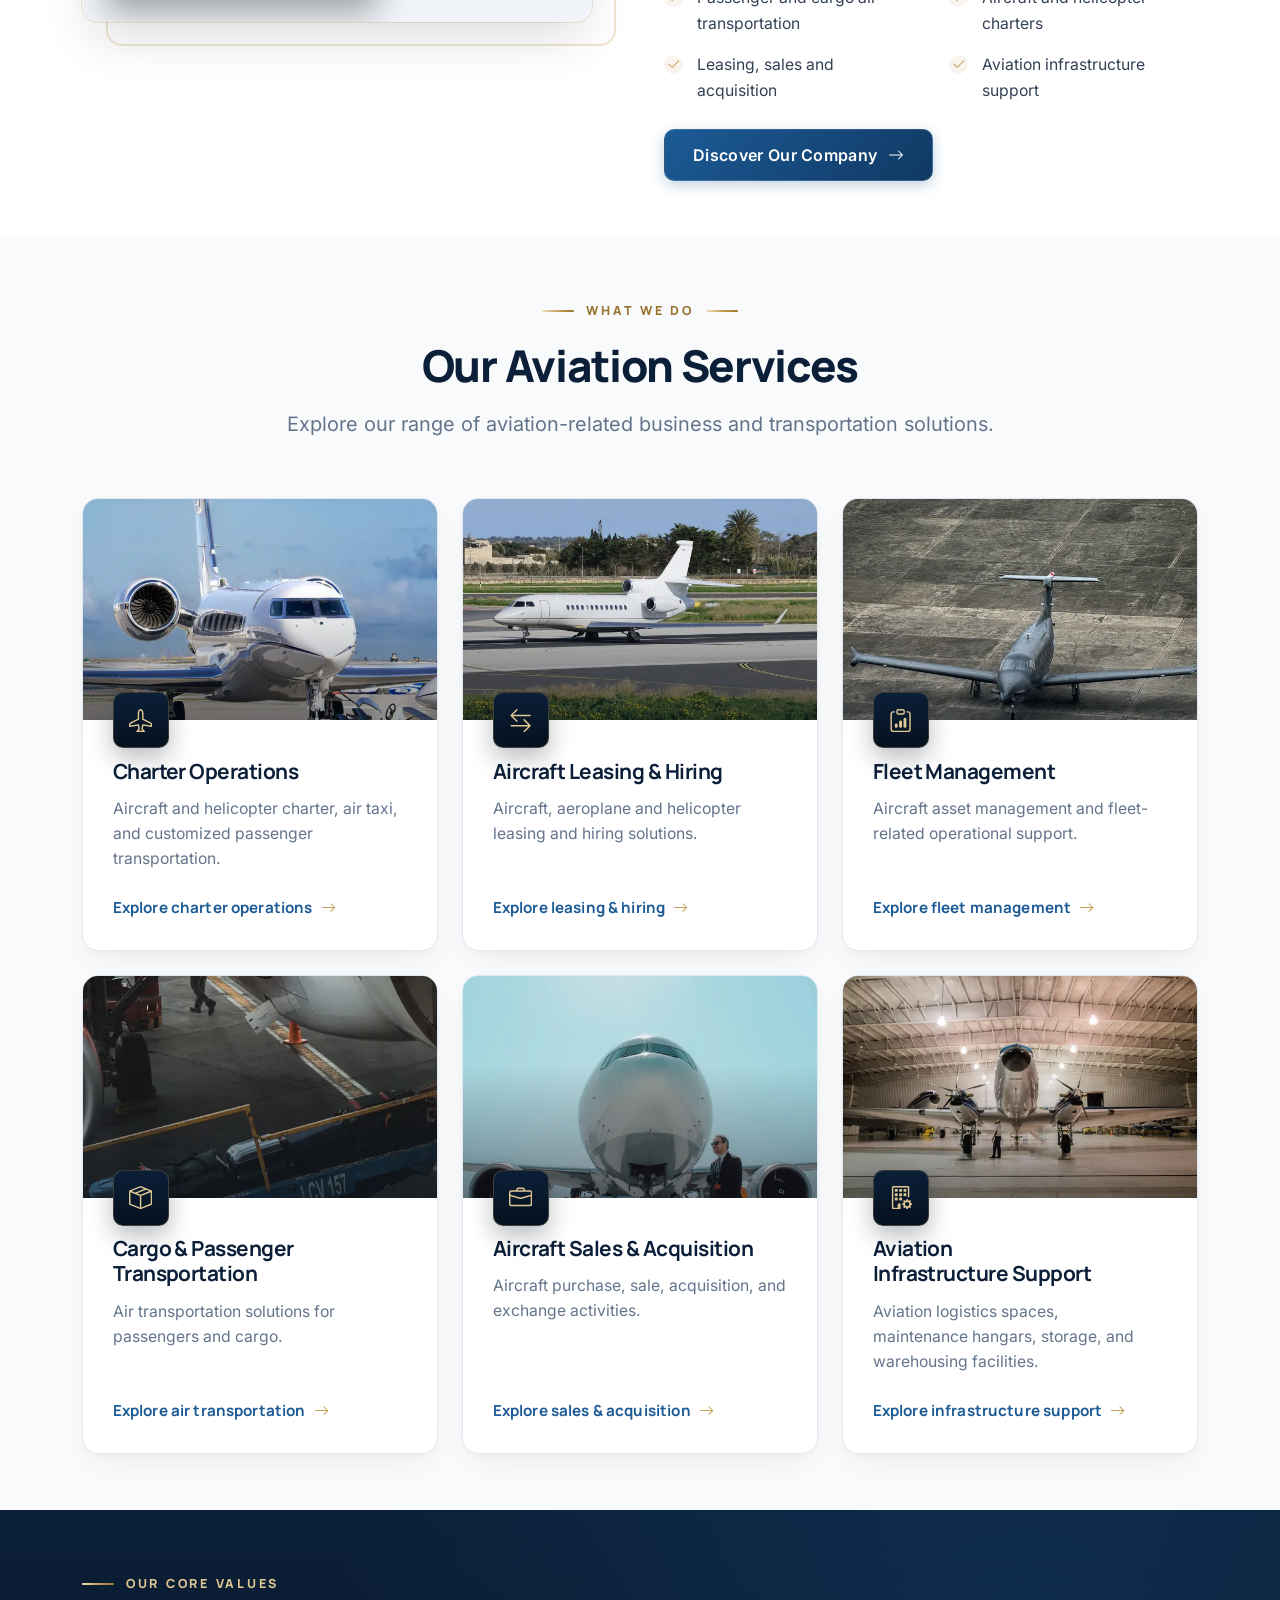
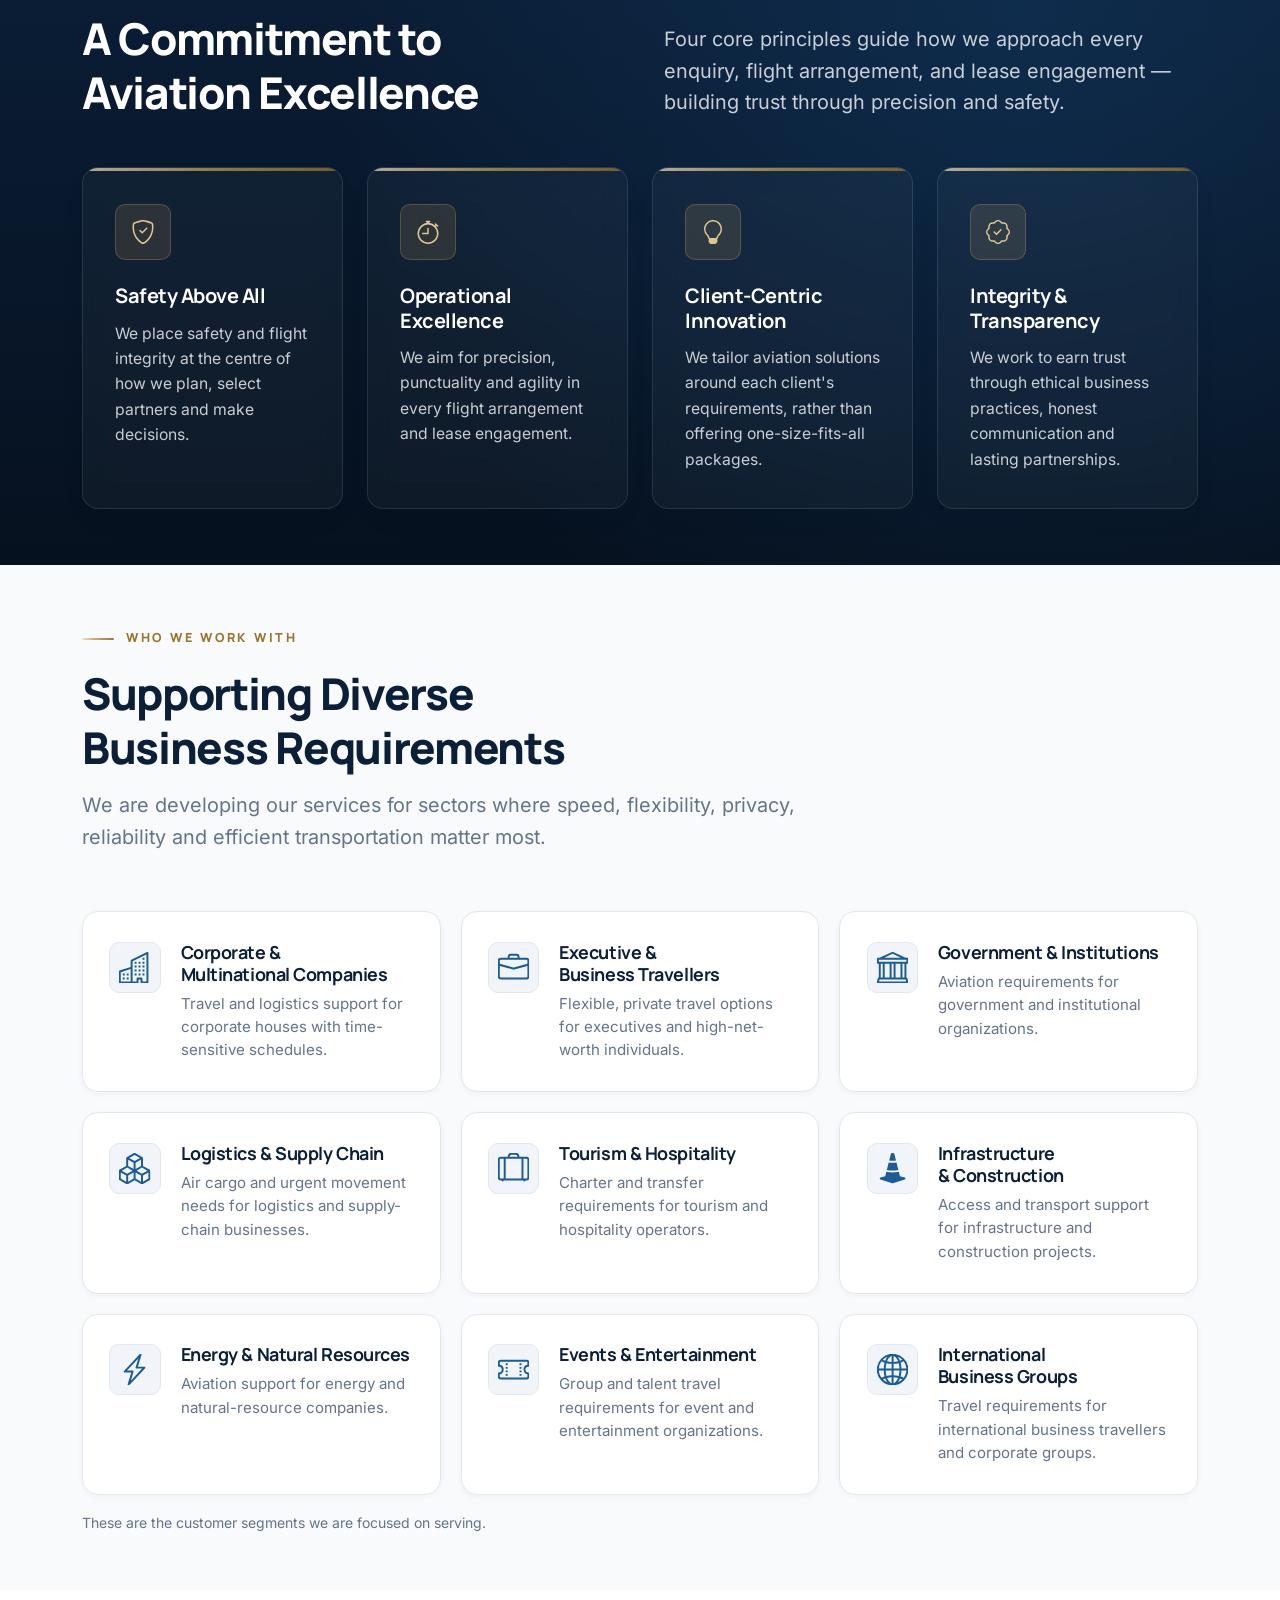
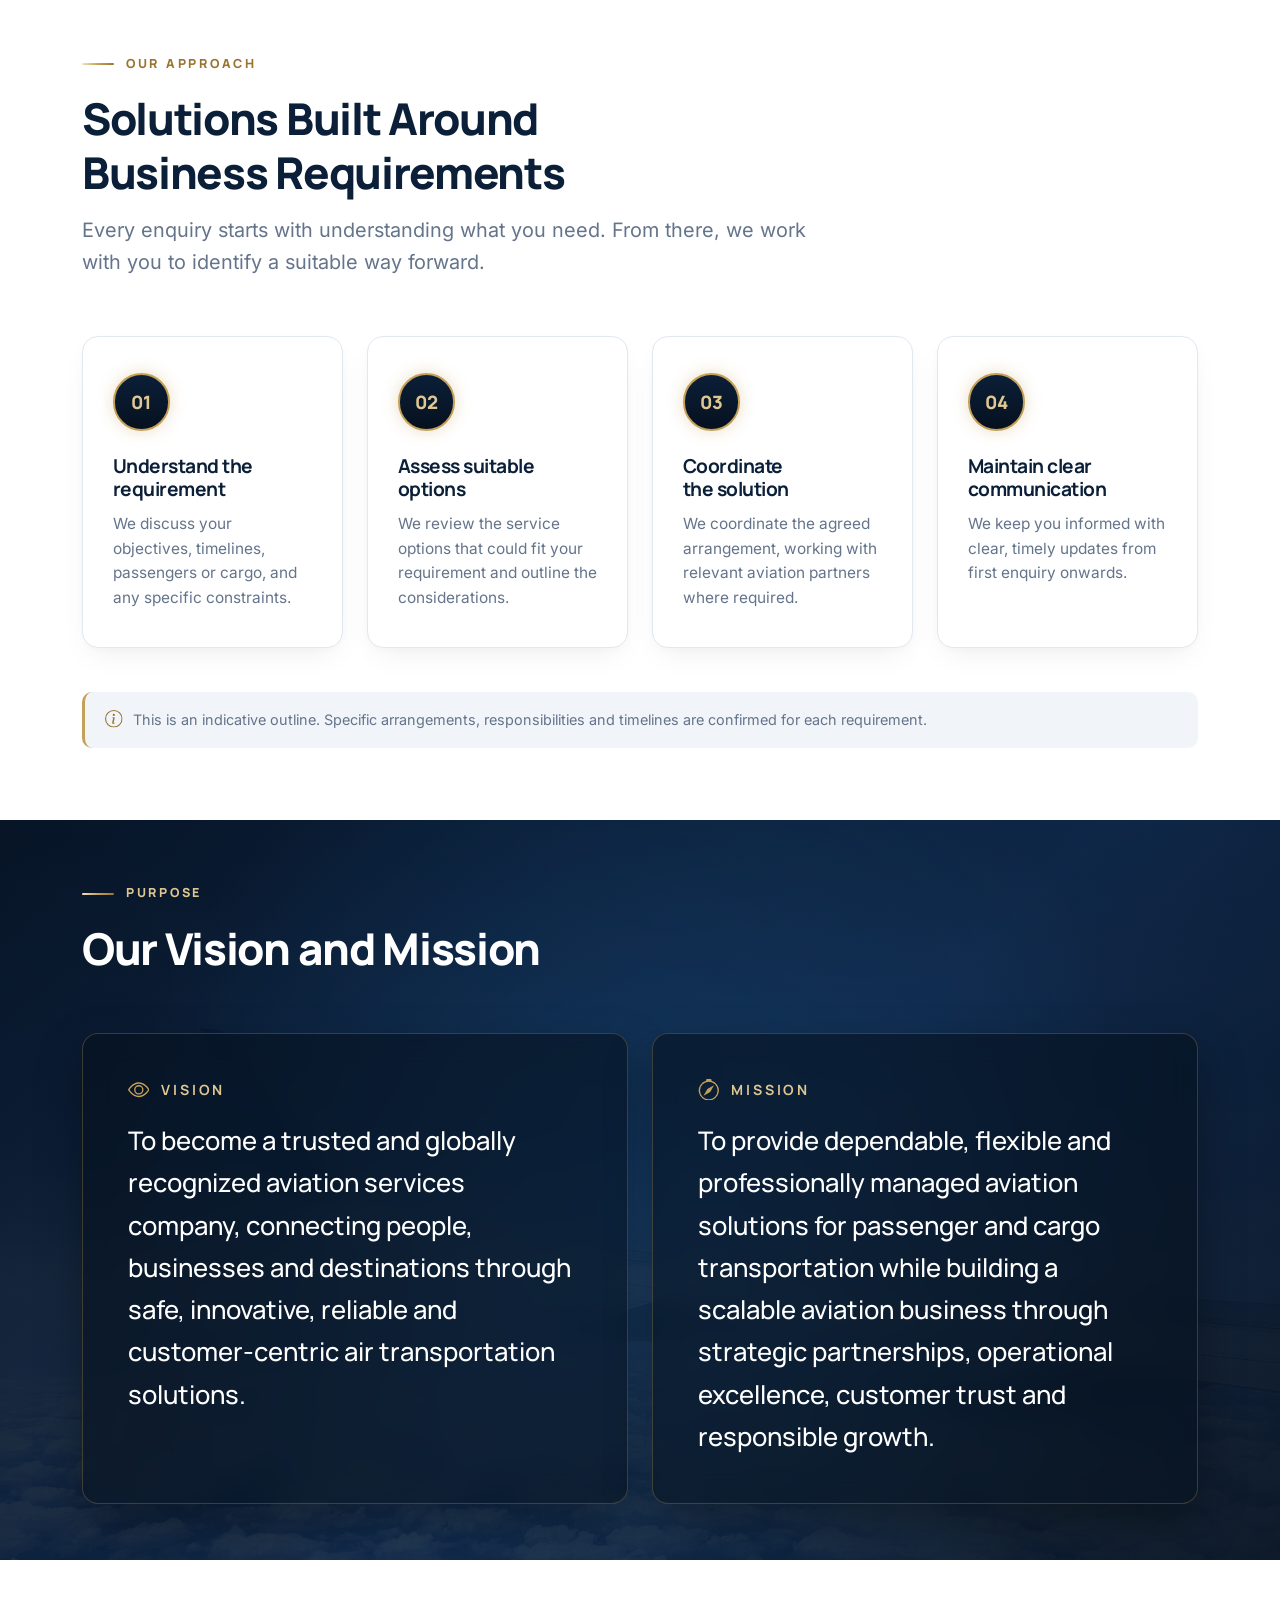
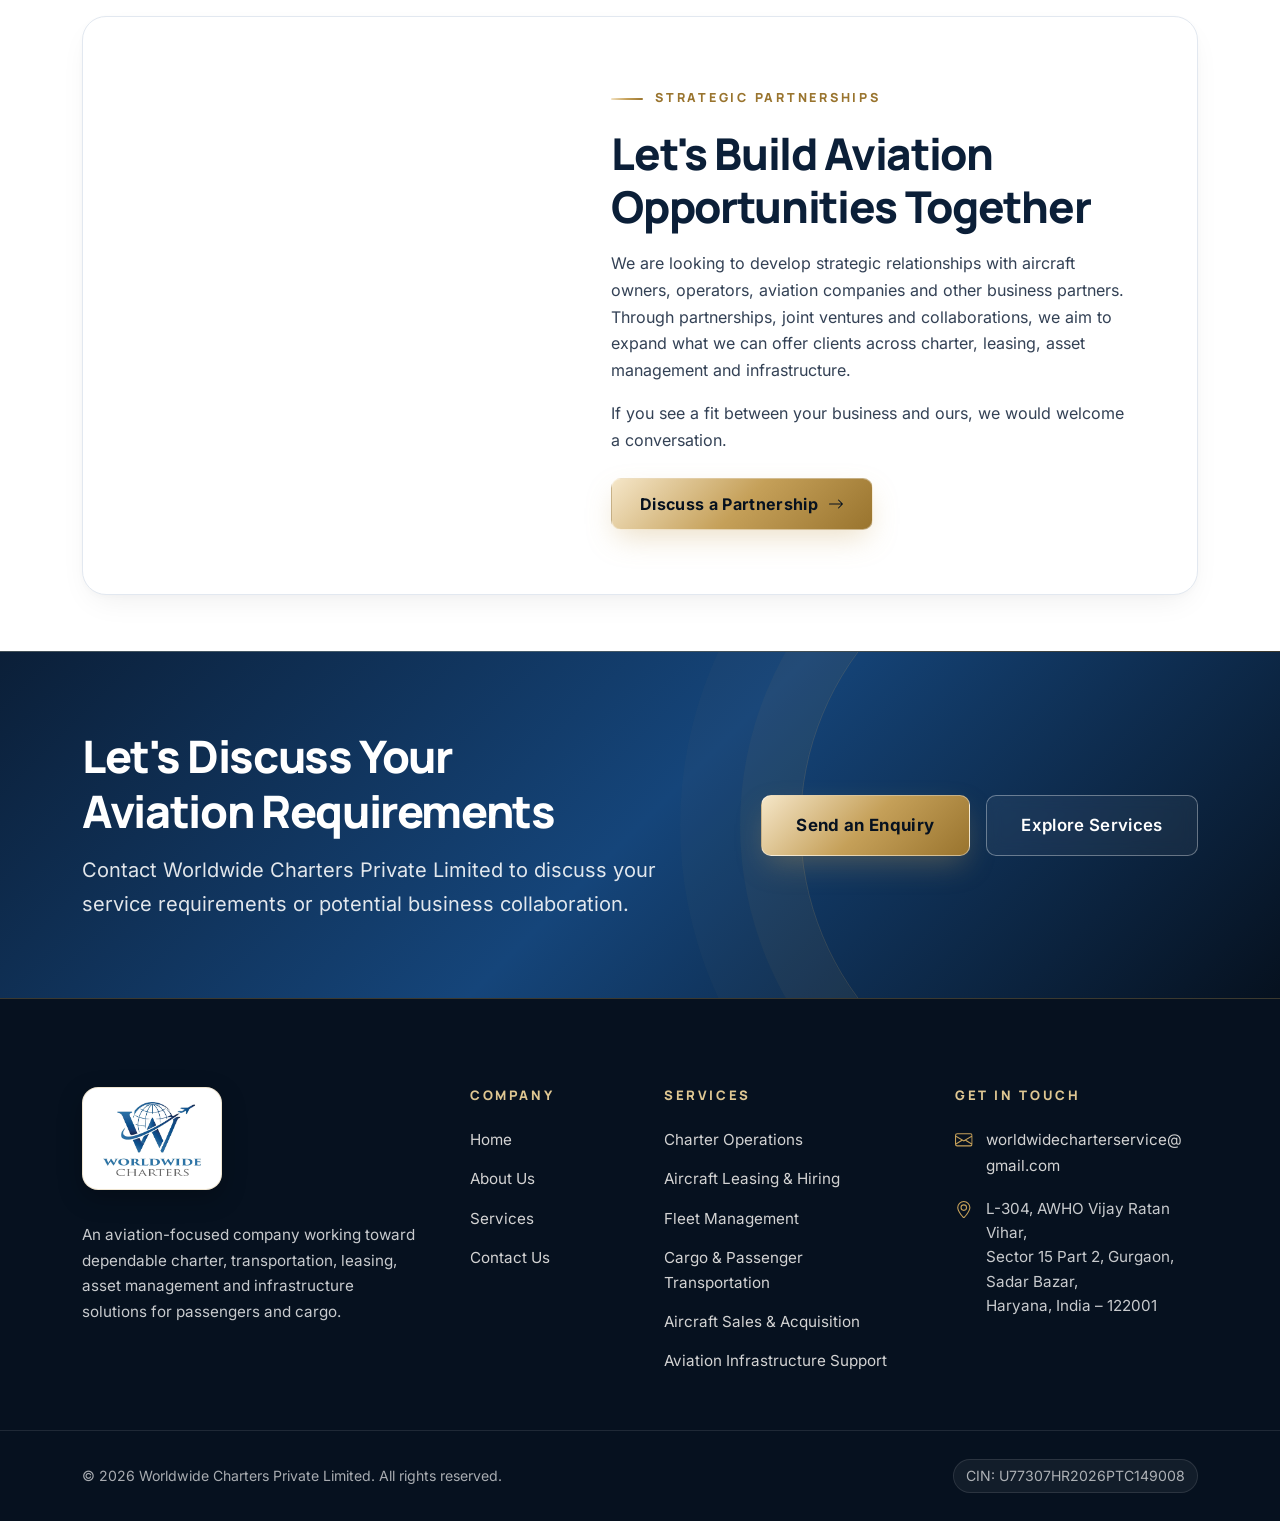
==== commit 7edebb3c: "website changes" ====
--- a/index.html
+++ b/index.html
@@ -1,10 +1,12 @@
 <!doctype html>
 <html lang="en-IN">
+
 <head>
   <meta charset="utf-8">
   <meta name="viewport" content="width=device-width, initial-scale=1">
   <title>Worldwide Charters Private Limited | Aviation Services</title>
-  <meta name="description" content="Explore aviation services from Worldwide Charters Private Limited, including charter operations, aircraft leasing, fleet management, air transportation, and aviation infrastructure support.">
+  <meta name="description"
+    content="Explore aviation services from Worldwide Charters Private Limited, including charter operations, aircraft leasing, fleet management, air transportation, and aviation infrastructure support.">
   <link rel="canonical" href="https://www.example.com/">
   <meta name="robots" content="index, follow">
   <meta name="theme-color" content="#102f5e">
@@ -12,7 +14,8 @@
   <meta property="og:type" content="website">
   <meta property="og:site_name" content="Worldwide Charters Private Limited">
   <meta property="og:title" content="Worldwide Charters Private Limited | Aviation Services">
-  <meta property="og:description" content="Charter operations, aircraft leasing, fleet management, passenger and cargo air transportation, and aviation infrastructure support.">
+  <meta property="og:description"
+    content="Charter operations, aircraft leasing, fleet management, passenger and cargo air transportation, and aviation infrastructure support.">
   <meta property="og:url" content="https://www.example.com/">
   <meta property="og:image" content="https://www.example.com/og-image.jpg">
   <meta property="og:image:width" content="1200">
@@ -27,9 +30,11 @@
 
   <link rel="preload" href="assets/fonts/manrope-latin-wght.woff2" as="font" type="font/woff2" crossorigin>
   <link rel="preload" href="assets/fonts/inter-latin-wght.woff2" as="font" type="font/woff2" crossorigin>
-  <link rel="preload" as="image" href="assets/img/business-jet-black-apron-1600.webp" type="image/webp" imagesrcset="assets/img/business-jet-black-apron-640.webp 640w, assets/img/business-jet-black-apron-1024.webp 1024w, assets/img/business-jet-black-apron-1600.webp 1600w, assets/img/business-jet-black-apron-2000.webp 2000w" imagesizes="100vw" fetchpriority="high">
+  <link rel="preload" as="image" href="assets/img/business-jet-black-apron-1600.webp" type="image/webp"
+    imagesrcset="assets/img/business-jet-black-apron-640.webp 640w, assets/img/business-jet-black-apron-1024.webp 1024w, assets/img/business-jet-black-apron-1600.webp 1600w, assets/img/business-jet-black-apron-2000.webp 2000w"
+    imagesizes="100vw" fetchpriority="high">
   <link rel="stylesheet" href="assets/css/bootstrap.min.css">
-  <link rel="stylesheet" href="assets/css/style.css?v=1.0.0">
+  <link rel="stylesheet" href="assets/css/style.css?v=2.1.0">
 
   <script type="application/ld+json">
   {
@@ -64,8 +69,26 @@
   }
   </script>
 </head>
+
 <body>
   <a class="skip-link" href="#main">Skip to main content</a>
+
+  <!-- ============ SITE TOPBAR ============ -->
+  <div class="site-topbar">
+    <div class="container d-flex flex-wrap justify-content-between align-items-center">
+      <div class="topbar-left d-flex align-items-center gap-3">
+        <span class="topbar-item"><span class="topbar-badge"><span class="pulse-dot"></span> 24/7 Operations</span> Worldwide Aviation Desk</span>
+        <span class="topbar-divider d-none d-md-inline" aria-hidden="true">•</span>
+        <span class="topbar-item d-none d-md-inline-flex align-items-center gap-1"><svg class="bi" aria-hidden="true"><use href="assets/img/icons.svg#geo-alt"></use></svg> Gurgaon, Haryana, India</span>
+      </div>
+      <div class="topbar-right d-flex align-items-center gap-3">
+        <a class="topbar-link" href="mailto:worldwidecharterservice@gmail.com"><svg class="bi" aria-hidden="true"><use href="assets/img/icons.svg#envelope"></use></svg> <span>worldwidecharterservice@gmail.com</span></a>
+        <span class="topbar-divider d-none d-lg-inline" aria-hidden="true">•</span>
+        <span class="topbar-item d-none d-lg-inline-flex align-items-center gap-1"><svg class="bi" aria-hidden="true"><use href="assets/img/icons.svg#shield-check"></use></svg> CIN: U77307HR2026PTC149008</span>
+      </div>
+    </div>
+  </div>
+  <!-- ============ /SITE TOPBAR ============ -->
 
   <!-- ============ SHARED HEADER (keep identical on every page; only the active link changes) ============ -->
   <header class="site-header">
@@ -74,9 +97,14 @@
         <a class="navbar-brand" href="index.html">
           <img class="brand-logo" src="assets/brand/logo.webp" width="317" height="240" alt="Worldwide Charters – Home">
         </a>
-        <button class="navbar-toggler" type="button" data-bs-toggle="collapse" data-bs-target="#site-nav" aria-controls="site-nav" aria-expanded="false" aria-label="Open main menu">
-          <svg class="bi icon-open" aria-hidden="true"><use href="assets/img/icons.svg#list"></use></svg>
-          <svg class="bi icon-close" aria-hidden="true"><use href="assets/img/icons.svg#x-lg"></use></svg>
+        <button class="navbar-toggler" type="button" data-bs-toggle="collapse" data-bs-target="#site-nav"
+          aria-controls="site-nav" aria-expanded="false" aria-label="Open main menu">
+          <svg class="bi icon-open" aria-hidden="true">
+            <use href="assets/img/icons.svg#list"></use>
+          </svg>
+          <svg class="bi icon-close" aria-hidden="true">
+            <use href="assets/img/icons.svg#x-lg"></use>
+          </svg>
         </button>
         <div class="collapse navbar-collapse" id="site-nav">
           <ul class="navbar-nav ms-auto align-items-lg-center">
@@ -94,25 +122,123 @@
 
   <main id="main" tabindex="-1">
 
-    <!-- 1. Hero -->
-    <section class="hero" aria-labelledby="hero-title">
-      <div class="hero-media">
-        <img src="assets/img/business-jet-black-apron-1600.webp" srcset="assets/img/business-jet-black-apron-640.webp 640w, assets/img/business-jet-black-apron-1024.webp 1024w, assets/img/business-jet-black-apron-1600.webp 1600w, assets/img/business-jet-black-apron-2000.webp 2000w" sizes="100vw" width="2000" height="1274" alt="" fetchpriority="high" decoding="async">
-      </div>
-      <div class="container">
-        <p class="eyebrow">Aviation Services | Charters | Leasing</p>
-        <h1 id="hero-title" class="display-hero">Connecting the World Through Smarter Aviation Solutions</h1>
-        <p class="hero-copy">Worldwide Charters Private Limited delivers aviation-focused solutions spanning charter operations, passenger and cargo transportation, aircraft leasing, fleet management, and aviation infrastructure support.</p>
-        <div class="hero-actions">
-          <a class="btn btn-light btn-lg" href="services.html">Explore Our Services <svg class="bi" aria-hidden="true"><use href="assets/img/icons.svg#arrow-right"></use></svg></a>
-          <a class="btn btn-outline-light btn-lg" href="contact-us.html">Contact Our Team</a>
-        </div>
-        <ul class="hero-strip list-unstyled mb-0">
-          <li><svg class="bi" aria-hidden="true"><use href="assets/img/icons.svg#airplane"></use></svg>Charter &amp; air taxi</li>
-          <li><svg class="bi" aria-hidden="true"><use href="assets/img/icons.svg#arrow-left-right"></use></svg>Leasing &amp; acquisition</li>
-          <li><svg class="bi" aria-hidden="true"><use href="assets/img/icons.svg#box-seam"></use></svg>Passenger &amp; cargo</li>
-          <li><svg class="bi" aria-hidden="true"><use href="assets/img/icons.svg#building-gear"></use></svg>Infrastructure support</li>
-        </ul>
+    <!-- 1. Hero Slider -->
+    <section class="hero-slider" aria-label="Featured Aviation Solutions">
+      <div id="heroCarousel" class="carousel slide carousel-fade" data-bs-ride="carousel" data-bs-interval="6500" data-bs-pause="hover">
+        <!-- Carousel Indicators -->
+        <div class="carousel-indicators">
+          <button type="button" data-bs-target="#heroCarousel" data-bs-slide-to="0" class="active" aria-current="true" aria-label="Slide 1 — Smarter Aviation Solutions"></button>
+          <button type="button" data-bs-target="#heroCarousel" data-bs-slide-to="1" aria-label="Slide 2 — Aircraft Leasing & Fleet"></button>
+          <button type="button" data-bs-target="#heroCarousel" data-bs-slide-to="2" aria-label="Slide 3 — Bespoke Charters & Air Taxi"></button>
+          <button type="button" data-bs-target="#heroCarousel" data-bs-slide-to="3" aria-label="Slide 4 — Cargo & Infrastructure"></button>
+        </div>
+
+        <!-- Carousel Items -->
+        <div class="carousel-inner">
+          <!-- Slide 1: Private Jet Charter & Global Air Mobility -->
+          <div class="carousel-item active">
+            <div class="hero-media">
+              <img src="assets/img/business-jet-black-apron-1600.webp"
+                srcset="assets/img/business-jet-black-apron-640.webp 640w, assets/img/business-jet-black-apron-1024.webp 1024w, assets/img/business-jet-black-apron-1600.webp 1600w, assets/img/business-jet-black-apron-2000.webp 2000w"
+                sizes="100vw" width="2000" height="1274" alt="" fetchpriority="high" decoding="async">
+            </div>
+            <div class="hero-slide-content">
+              <div class="container">
+                <div class="mb-3"><span class="luxury-pill"><span class="pill-dot"></span> Private Aviation &amp; Charter Excellence</span></div>
+                <h1 id="hero-title" class="display-hero">Connecting the World Through <span class="gold-gradient-text">Smarter Aviation</span> Solutions</h1>
+                <p class="hero-copy">Worldwide Charters Private Limited delivers aviation-focused solutions spanning charter operations, passenger and cargo transportation, aircraft leasing, fleet management, and aviation infrastructure support.</p>
+                <div class="hero-actions">
+                  <a class="btn btn-gold btn-lg" href="services.html">Explore Our Services <svg class="bi" aria-hidden="true"><use href="assets/img/icons.svg#arrow-right"></use></svg></a>
+                  <a class="btn btn-outline-light btn-lg" href="contact-us.html">Contact Our Team</a>
+                </div>
+              </div>
+            </div>
+          </div>
+
+          <!-- Slide 2: Strategic Aircraft Leasing & Fleet Oversight -->
+          <div class="carousel-item">
+            <div class="hero-media">
+              <img src="assets/img/business-jet-white-taxiway-1600.webp"
+                srcset="assets/img/business-jet-white-taxiway-640.webp 640w, assets/img/business-jet-white-taxiway-1024.webp 1024w, assets/img/business-jet-white-taxiway-1600.webp 1600w"
+                sizes="100vw" width="1600" height="1066" alt="" loading="lazy" decoding="async">
+            </div>
+            <div class="hero-slide-content">
+              <div class="container">
+                <div class="mb-3"><span class="luxury-pill"><span class="pill-dot"></span> Aircraft Leasing &amp; Hiring</span></div>
+                <h2 class="display-hero">Strategic Aircraft <span class="gold-gradient-text">Leasing &amp; Fleet</span> Management</h2>
+                <p class="hero-copy">Flexible aeroplane and helicopter leasing arrangements paired with comprehensive aviation asset oversight and acquisition frameworks for corporate, institutional, and private clients.</p>
+                <div class="hero-actions">
+                  <a class="btn btn-gold btn-lg" href="services.html#aircraft-leasing">Explore Leasing Solutions <svg class="bi" aria-hidden="true"><use href="assets/img/icons.svg#arrow-right"></use></svg></a>
+                  <a class="btn btn-outline-light btn-lg" href="contact-us.html?service=aircraft-leasing#enquiry">Discuss Leasing Options</a>
+                </div>
+              </div>
+            </div>
+          </div>
+
+          <!-- Slide 3: Bespoke Helicopter & VIP Passenger Charters -->
+          <div class="carousel-item">
+            <div class="hero-media">
+              <img src="assets/img/helicopter-helipad-1200.webp"
+                srcset="assets/img/helicopter-helipad-480.webp 480w, assets/img/helicopter-helipad-800.webp 800w, assets/img/helicopter-helipad-1200.webp 1200w"
+                sizes="100vw" width="1200" height="1206" alt="" loading="lazy" decoding="async">
+            </div>
+            <div class="hero-slide-content">
+              <div class="container">
+                <div class="mb-3"><span class="luxury-pill"><span class="pill-dot"></span> Bespoke Charters &amp; Air Taxi</span></div>
+                <h2 class="display-hero">Bespoke Helicopter <span class="gold-gradient-text">&amp; Private Jet</span> Charters</h2>
+                <p class="hero-copy">Direct point-to-point air mobility, VIP transfers, and specialized passenger transportation engineered around discretion, uncompromising flight integrity, and agility.</p>
+                <div class="hero-actions">
+                  <a class="btn btn-gold btn-lg" href="services.html#charter-operations">Book Charter Flight <svg class="bi" aria-hidden="true"><use href="assets/img/icons.svg#arrow-right"></use></svg></a>
+                  <a class="btn btn-outline-light btn-lg" href="contact-us.html?service=charter-operations#enquiry">Request Consultation</a>
+                </div>
+              </div>
+            </div>
+          </div>
+
+          <!-- Slide 4: Cargo Transportation & Ground Infrastructure -->
+          <div class="carousel-item">
+            <div class="hero-media">
+              <img src="assets/img/aircraft-hangar-1600.webp"
+                srcset="assets/img/aircraft-hangar-640.webp 640w, assets/img/aircraft-hangar-1024.webp 1024w, assets/img/aircraft-hangar-1600.webp 1600w"
+                sizes="100vw" width="1600" height="900" alt="" loading="lazy" decoding="async">
+            </div>
+            <div class="hero-slide-content">
+              <div class="container">
+                <div class="mb-3"><span class="luxury-pill"><span class="pill-dot"></span> Cargo &amp; Aviation Infrastructure</span></div>
+                <h2 class="display-hero">Air Cargo Transit &amp; <span class="gold-gradient-text">Hangar Infrastructure</span></h2>
+                <p class="hero-copy">From urgent cargo movements to specialized aviation logistics facilities, maintenance hangars, and warehousing support designed for global operational readiness.</p>
+                <div class="hero-actions">
+                  <a class="btn btn-gold btn-lg" href="services.html#aviation-infrastructure">View Infrastructure Support <svg class="bi" aria-hidden="true"><use href="assets/img/icons.svg#arrow-right"></use></svg></a>
+                  <a class="btn btn-outline-light btn-lg" href="contact-us.html?service=aviation-infrastructure#enquiry">Discuss Logistics Facilities</a>
+                </div>
+              </div>
+            </div>
+          </div>
+        </div>
+
+        <!-- Carousel Prev/Next Navigation Controls -->
+        <button class="carousel-control-prev" type="button" data-bs-target="#heroCarousel" data-bs-slide="prev" aria-label="Previous slide">
+          <span class="carousel-control-icon-box" aria-hidden="true">
+            <svg class="bi" aria-hidden="true"><use href="assets/img/icons.svg#arrow-right" style="transform: rotate(180deg); display: inline-block;"></use></svg>
+          </span>
+        </button>
+        <button class="carousel-control-next" type="button" data-bs-target="#heroCarousel" data-bs-slide="next" aria-label="Next slide">
+          <span class="carousel-control-icon-box" aria-hidden="true">
+            <svg class="bi" aria-hidden="true"><use href="assets/img/icons.svg#arrow-right"></use></svg>
+          </span>
+        </button>
+      </div>
+
+      <!-- Hero Capabilities Bar (Pinned underneath slider) -->
+      <div class="hero-strip-bar">
+        <div class="container">
+          <ul class="hero-strip list-unstyled mb-0">
+            <li><svg class="bi" aria-hidden="true"><use href="assets/img/icons.svg#airplane"></use></svg>Charter &amp; air taxi</li>
+            <li><svg class="bi" aria-hidden="true"><use href="assets/img/icons.svg#arrow-left-right"></use></svg>Leasing &amp; acquisition</li>
+            <li><svg class="bi" aria-hidden="true"><use href="assets/img/icons.svg#box-seam"></use></svg>Passenger &amp; cargo</li>
+            <li><svg class="bi" aria-hidden="true"><use href="assets/img/icons.svg#building-gear"></use></svg>Infrastructure support</li>
+          </ul>
+        </div>
       </div>
     </section>
 
@@ -123,20 +249,42 @@
           <div class="col-lg-6 order-lg-2">
             <p class="eyebrow">Who we are</p>
             <h2 id="intro-title" class="section-title mb-4">About Worldwide Charters</h2>
-            <p class="lead">Worldwide Charters Private Limited is an aviation-focused company established with a vision to create reliable, flexible and professionally managed air transportation solutions for passengers and cargo.</p>
-            <p>Our business mandate brings together aircraft and helicopter charters with strategic aircraft leasing, fleet and asset management, aircraft acquisition, and the development of aviation-supporting infrastructure. We aim to build long-term relationships with clients and partners through dependable service, clear communication and responsible growth.</p>
+            <p class="lead">Worldwide Charters Private Limited is an aviation-focused company established with a vision
+              to create reliable, flexible and professionally managed air transportation solutions for passengers and
+              cargo.</p>
+            <p>Our business mandate brings together aircraft and helicopter charters with strategic aircraft leasing,
+              fleet and asset management, aircraft acquisition, and the development of aviation-supporting
+              infrastructure. We aim to build long-term relationships with clients and partners through dependable
+              service, clear communication and responsible growth.</p>
             <ul class="check-list cols-2 my-4">
-              <li><svg class="bi" aria-hidden="true"><use href="assets/img/icons.svg#check2"></use></svg>Passenger and cargo air transportation</li>
-              <li><svg class="bi" aria-hidden="true"><use href="assets/img/icons.svg#check2"></use></svg>Aircraft and helicopter charters</li>
-              <li><svg class="bi" aria-hidden="true"><use href="assets/img/icons.svg#check2"></use></svg>Leasing, sales and acquisition</li>
-              <li><svg class="bi" aria-hidden="true"><use href="assets/img/icons.svg#check2"></use></svg>Aviation infrastructure support</li>
+              <li><svg class="bi" aria-hidden="true">
+                  <use href="assets/img/icons.svg#check2"></use>
+                </svg>Passenger and cargo air transportation</li>
+              <li><svg class="bi" aria-hidden="true">
+                  <use href="assets/img/icons.svg#check2"></use>
+                </svg>Aircraft and helicopter charters</li>
+              <li><svg class="bi" aria-hidden="true">
+                  <use href="assets/img/icons.svg#check2"></use>
+                </svg>Leasing, sales and acquisition</li>
+              <li><svg class="bi" aria-hidden="true">
+                  <use href="assets/img/icons.svg#check2"></use>
+                </svg>Aviation infrastructure support</li>
             </ul>
-            <a class="btn btn-primary" href="about-us.html">Discover Our Company <svg class="bi" aria-hidden="true"><use href="assets/img/icons.svg#arrow-right"></use></svg></a>
+            <a class="btn btn-primary" href="about-us.html">Discover Our Company <svg class="bi" aria-hidden="true">
+                <use href="assets/img/icons.svg#arrow-right"></use>
+              </svg></a>
           </div>
           <div class="col-lg-6 order-lg-1">
             <div class="media-accent me-3 me-lg-4">
               <div class="media-frame ratio-4x3">
-                <img src="assets/img/helicopter-helipad-800.webp" srcset="assets/img/helicopter-helipad-480.webp 480w, assets/img/helicopter-helipad-800.webp 800w, assets/img/helicopter-helipad-1200.webp 1200w" sizes="(min-width: 992px) 540px, 92vw" width="1200" height="1206" alt="Helicopter parked on a helipad under a bright sky" loading="lazy" decoding="async">
+                <img src="assets/img/helicopter-helipad-800.webp"
+                  srcset="assets/img/helicopter-helipad-480.webp 480w, assets/img/helicopter-helipad-800.webp 800w, assets/img/helicopter-helipad-1200.webp 1200w"
+                  sizes="(min-width: 992px) 540px, 92vw" width="1200" height="1206"
+                  alt="Helicopter parked on a helipad under a bright sky" loading="lazy" decoding="async">
+                <div class="stat-callout">
+                  <span class="stat-number">VIP &amp; Corporate</span>
+                  <span class="stat-label">Bespoke Aviation Solutions</span>
+                </div>
               </div>
             </div>
           </div>
@@ -155,67 +303,115 @@
         <div class="row g-4">
           <div class="col-md-6 col-lg-4">
             <article class="service-card">
-              <div class="service-card-media"><img src="assets/img/business-jet-ground-support-640.webp" srcset="assets/img/business-jet-ground-support-640.webp 640w, assets/img/business-jet-ground-support-1024.webp 1024w" sizes="(min-width: 1200px) 400px, (min-width: 768px) 46vw, 92vw" width="1024" height="913" alt="Business jet on the apron with ground support equipment" loading="lazy" decoding="async"></div>
+              <div class="service-card-media"><img src="assets/img/business-jet-ground-support-640.webp"
+                  srcset="assets/img/business-jet-ground-support-640.webp 640w, assets/img/business-jet-ground-support-1024.webp 1024w"
+                  sizes="(min-width: 1200px) 400px, (min-width: 768px) 46vw, 92vw" width="1024" height="913"
+                  alt="Business jet on the apron with ground support equipment" loading="lazy" decoding="async"></div>
               <div class="service-card-body">
-                <span class="service-card-icon"><svg class="bi" aria-hidden="true"><use href="assets/img/icons.svg#airplane"></use></svg></span>
+                <span class="service-card-icon"><svg class="bi" aria-hidden="true">
+                    <use href="assets/img/icons.svg#airplane"></use>
+                  </svg></span>
                 <h3>Charter Operations</h3>
                 <p>Aircraft and helicopter charter, air taxi, and customized passenger transportation.</p>
-                <a class="link-arrow" href="services.html#charter-operations">Explore charter operations <svg class="bi" aria-hidden="true"><use href="assets/img/icons.svg#arrow-right"></use></svg></a>
+                <a class="link-arrow" href="services.html#charter-operations">Explore charter operations <svg class="bi"
+                    aria-hidden="true">
+                    <use href="assets/img/icons.svg#arrow-right"></use>
+                  </svg></a>
               </div>
             </article>
           </div>
           <div class="col-md-6 col-lg-4">
             <article class="service-card">
-              <div class="service-card-media"><img src="assets/img/business-jet-white-taxiway-640.webp" srcset="assets/img/business-jet-white-taxiway-640.webp 640w, assets/img/business-jet-white-taxiway-1024.webp 1024w" sizes="(min-width: 1200px) 400px, (min-width: 768px) 46vw, 92vw" width="1024" height="682" alt="White business jet taxiing at an airport" loading="lazy" decoding="async"></div>
+              <div class="service-card-media"><img src="assets/img/business-jet-white-taxiway-640.webp"
+                  srcset="assets/img/business-jet-white-taxiway-640.webp 640w, assets/img/business-jet-white-taxiway-1024.webp 1024w"
+                  sizes="(min-width: 1200px) 400px, (min-width: 768px) 46vw, 92vw" width="1024" height="682"
+                  alt="White business jet taxiing at an airport" loading="lazy" decoding="async"></div>
               <div class="service-card-body">
-                <span class="service-card-icon"><svg class="bi" aria-hidden="true"><use href="assets/img/icons.svg#arrow-left-right"></use></svg></span>
+                <span class="service-card-icon"><svg class="bi" aria-hidden="true">
+                    <use href="assets/img/icons.svg#arrow-left-right"></use>
+                  </svg></span>
                 <h3>Aircraft Leasing &amp; Hiring</h3>
                 <p>Aircraft, aeroplane and helicopter leasing and hiring solutions.</p>
-                <a class="link-arrow" href="services.html#aircraft-leasing">Explore leasing &amp; hiring <svg class="bi" aria-hidden="true"><use href="assets/img/icons.svg#arrow-right"></use></svg></a>
+                <a class="link-arrow" href="services.html#aircraft-leasing">Explore leasing &amp; hiring <svg class="bi"
+                    aria-hidden="true">
+                    <use href="assets/img/icons.svg#arrow-right"></use>
+                  </svg></a>
               </div>
             </article>
           </div>
           <div class="col-md-6 col-lg-4">
             <article class="service-card">
-              <div class="service-card-media"><img src="assets/img/aircraft-marshal-apron-640.webp" srcset="assets/img/aircraft-marshal-apron-640.webp 640w, assets/img/aircraft-marshal-apron-1024.webp 1024w" sizes="(min-width: 1200px) 400px, (min-width: 768px) 46vw, 92vw" width="1024" height="765" alt="Aircraft on an airport apron seen from above" loading="lazy" decoding="async"></div>
+              <div class="service-card-media"><img src="assets/img/aircraft-marshal-apron-640.webp"
+                  srcset="assets/img/aircraft-marshal-apron-640.webp 640w, assets/img/aircraft-marshal-apron-1024.webp 1024w"
+                  sizes="(min-width: 1200px) 400px, (min-width: 768px) 46vw, 92vw" width="1024" height="765"
+                  alt="Aircraft on an airport apron seen from above" loading="lazy" decoding="async"></div>
               <div class="service-card-body">
-                <span class="service-card-icon"><svg class="bi" aria-hidden="true"><use href="assets/img/icons.svg#clipboard-data"></use></svg></span>
+                <span class="service-card-icon"><svg class="bi" aria-hidden="true">
+                    <use href="assets/img/icons.svg#clipboard-data"></use>
+                  </svg></span>
                 <h3>Fleet Management</h3>
                 <p>Aircraft asset management and fleet-related operational support.</p>
-                <a class="link-arrow" href="services.html#fleet-management">Explore fleet management <svg class="bi" aria-hidden="true"><use href="assets/img/icons.svg#arrow-right"></use></svg></a>
+                <a class="link-arrow" href="services.html#fleet-management">Explore fleet management <svg class="bi"
+                    aria-hidden="true">
+                    <use href="assets/img/icons.svg#arrow-right"></use>
+                  </svg></a>
               </div>
             </article>
           </div>
           <div class="col-md-6 col-lg-4">
             <article class="service-card">
-              <div class="service-card-media"><img src="assets/img/aircraft-hold-loading-640.webp" srcset="assets/img/aircraft-hold-loading-640.webp 640w, assets/img/aircraft-hold-loading-1024.webp 1024w" sizes="(min-width: 1200px) 400px, (min-width: 768px) 46vw, 92vw" width="1024" height="578" alt="Belt loader moving cargo into an aircraft hold" loading="lazy" decoding="async"></div>
+              <div class="service-card-media"><img src="assets/img/aircraft-hold-loading-640.webp"
+                  srcset="assets/img/aircraft-hold-loading-640.webp 640w, assets/img/aircraft-hold-loading-1024.webp 1024w"
+                  sizes="(min-width: 1200px) 400px, (min-width: 768px) 46vw, 92vw" width="1024" height="578"
+                  alt="Belt loader moving cargo into an aircraft hold" loading="lazy" decoding="async"></div>
               <div class="service-card-body">
-                <span class="service-card-icon"><svg class="bi" aria-hidden="true"><use href="assets/img/icons.svg#box-seam"></use></svg></span>
+                <span class="service-card-icon"><svg class="bi" aria-hidden="true">
+                    <use href="assets/img/icons.svg#box-seam"></use>
+                  </svg></span>
                 <h3>Cargo &amp; Passenger Transportation</h3>
                 <p>Air transportation solutions for passengers and cargo.</p>
-                <a class="link-arrow" href="services.html#air-transportation">Explore air transportation <svg class="bi" aria-hidden="true"><use href="assets/img/icons.svg#arrow-right"></use></svg></a>
+                <a class="link-arrow" href="services.html#air-transportation">Explore air transportation <svg class="bi"
+                    aria-hidden="true">
+                    <use href="assets/img/icons.svg#arrow-right"></use>
+                  </svg></a>
               </div>
             </article>
           </div>
           <div class="col-md-6 col-lg-4">
             <article class="service-card">
-              <div class="service-card-media"><img src="assets/img/executive-aircraft-apron-640.webp" srcset="assets/img/executive-aircraft-apron-640.webp 640w, assets/img/executive-aircraft-apron-1024.webp 1024w" sizes="(min-width: 1200px) 400px, (min-width: 768px) 46vw, 92vw" width="1024" height="614" alt="Business traveller walking in front of an aircraft" loading="lazy" decoding="async"></div>
+              <div class="service-card-media"><img src="assets/img/executive-aircraft-apron-640.webp"
+                  srcset="assets/img/executive-aircraft-apron-640.webp 640w, assets/img/executive-aircraft-apron-1024.webp 1024w"
+                  sizes="(min-width: 1200px) 400px, (min-width: 768px) 46vw, 92vw" width="1024" height="614"
+                  alt="Business traveller walking in front of an aircraft" loading="lazy" decoding="async"></div>
               <div class="service-card-body">
-                <span class="service-card-icon"><svg class="bi" aria-hidden="true"><use href="assets/img/icons.svg#briefcase"></use></svg></span>
+                <span class="service-card-icon"><svg class="bi" aria-hidden="true">
+                    <use href="assets/img/icons.svg#briefcase"></use>
+                  </svg></span>
                 <h3>Aircraft Sales &amp; Acquisition</h3>
                 <p>Aircraft purchase, sale, acquisition, and exchange activities.</p>
-                <a class="link-arrow" href="services.html#aircraft-sales-acquisition">Explore sales &amp; acquisition <svg class="bi" aria-hidden="true"><use href="assets/img/icons.svg#arrow-right"></use></svg></a>
+                <a class="link-arrow" href="services.html#aircraft-sales-acquisition">Explore sales &amp; acquisition
+                  <svg class="bi" aria-hidden="true">
+                    <use href="assets/img/icons.svg#arrow-right"></use>
+                  </svg></a>
               </div>
             </article>
           </div>
           <div class="col-md-6 col-lg-4">
             <article class="service-card">
-              <div class="service-card-media"><img src="assets/img/aircraft-hangar-640.webp" srcset="assets/img/aircraft-hangar-640.webp 640w, assets/img/aircraft-hangar-1024.webp 1024w" sizes="(min-width: 1200px) 400px, (min-width: 768px) 46vw, 92vw" width="1024" height="576" alt="Twin-propeller aircraft inside a large maintenance hangar" loading="lazy" decoding="async"></div>
+              <div class="service-card-media"><img src="assets/img/aircraft-hangar-640.webp"
+                  srcset="assets/img/aircraft-hangar-640.webp 640w, assets/img/aircraft-hangar-1024.webp 1024w"
+                  sizes="(min-width: 1200px) 400px, (min-width: 768px) 46vw, 92vw" width="1024" height="576"
+                  alt="Twin-propeller aircraft inside a large maintenance hangar" loading="lazy" decoding="async"></div>
               <div class="service-card-body">
-                <span class="service-card-icon"><svg class="bi" aria-hidden="true"><use href="assets/img/icons.svg#building-gear"></use></svg></span>
+                <span class="service-card-icon"><svg class="bi" aria-hidden="true">
+                    <use href="assets/img/icons.svg#building-gear"></use>
+                  </svg></span>
                 <h3>Aviation Infrastructure Support</h3>
                 <p>Aviation logistics spaces, maintenance hangars, storage, and warehousing facilities.</p>
-                <a class="link-arrow" href="services.html#aviation-infrastructure">Explore infrastructure support <svg class="bi" aria-hidden="true"><use href="assets/img/icons.svg#arrow-right"></use></svg></a>
+                <a class="link-arrow" href="services.html#aviation-infrastructure">Explore infrastructure support <svg
+                    class="bi" aria-hidden="true">
+                    <use href="assets/img/icons.svg#arrow-right"></use>
+                  </svg></a>
               </div>
             </article>
           </div>
@@ -224,44 +420,56 @@
     </section>
 
     <!-- 4. Core values -->
-    <section class="section" aria-labelledby="values-title">
+    <section class="section bg-navy" aria-labelledby="values-title">
       <div class="container">
         <div class="row g-4 g-xl-5 align-items-end mb-2">
           <div class="col-lg-6">
-            <p class="eyebrow">Our core values</p>
-            <h2 id="values-title" class="section-title mb-0">A Commitment to Aviation Excellence</h2>
+            <p class="eyebrow eyebrow-light">Our core values</p>
+            <h2 id="values-title" class="section-title text-white mb-0">A Commitment to Aviation Excellence</h2>
           </div>
           <div class="col-lg-6">
-            <p class="lead mb-0">Four values guide how we approach every enquiry, partnership and engagement — and shape the kind of aviation company we are building.</p>
+            <p class="lead text-white-50 mb-0">Four core principles guide how we approach every enquiry, flight
+              arrangement, and lease engagement — building trust through precision and safety.</p>
           </div>
         </div>
         <div class="row g-4 mt-4">
           <div class="col-sm-6 col-xl-3">
             <div class="value-card">
-              <div class="value-icon"><svg class="bi" aria-hidden="true"><use href="assets/img/icons.svg#shield-check"></use></svg></div>
+              <div class="value-icon"><svg class="bi" aria-hidden="true">
+                  <use href="assets/img/icons.svg#shield-check"></use>
+                </svg></div>
               <h3>Safety Above All</h3>
-              <p>We place safety and flight integrity at the centre of how we plan, select partners and make decisions.</p>
+              <p>We place safety and flight integrity at the centre of how we plan, select partners and make decisions.
+              </p>
             </div>
           </div>
           <div class="col-sm-6 col-xl-3">
             <div class="value-card">
-              <div class="value-icon"><svg class="bi" aria-hidden="true"><use href="assets/img/icons.svg#stopwatch"></use></svg></div>
+              <div class="value-icon"><svg class="bi" aria-hidden="true">
+                  <use href="assets/img/icons.svg#stopwatch"></use>
+                </svg></div>
               <h3>Operational Excellence</h3>
               <p>We aim for precision, punctuality and agility in every flight arrangement and lease engagement.</p>
             </div>
           </div>
           <div class="col-sm-6 col-xl-3">
             <div class="value-card">
-              <div class="value-icon"><svg class="bi" aria-hidden="true"><use href="assets/img/icons.svg#lightbulb"></use></svg></div>
+              <div class="value-icon"><svg class="bi" aria-hidden="true">
+                  <use href="assets/img/icons.svg#lightbulb"></use>
+                </svg></div>
               <h3>Client-Centric Innovation</h3>
-              <p>We tailor aviation solutions around each client's requirements, rather than offering one-size-fits-all packages.</p>
+              <p>We tailor aviation solutions around each client's requirements, rather than offering one-size-fits-all
+                packages.</p>
             </div>
           </div>
           <div class="col-sm-6 col-xl-3">
             <div class="value-card">
-              <div class="value-icon"><svg class="bi" aria-hidden="true"><use href="assets/img/icons.svg#patch-check"></use></svg></div>
+              <div class="value-icon"><svg class="bi" aria-hidden="true">
+                  <use href="assets/img/icons.svg#patch-check"></use>
+                </svg></div>
               <h3>Integrity &amp; Transparency</h3>
-              <p>We work to earn trust through ethical business practices, honest communication and lasting partnerships.</p>
+              <p>We work to earn trust through ethical business practices, honest communication and lasting
+                partnerships.</p>
             </div>
           </div>
         </div>
@@ -274,44 +482,90 @@
         <div class="section-head">
           <p class="eyebrow">Who we work with</p>
           <h2 id="industries-title" class="section-title">Supporting Diverse Business Requirements</h2>
-          <p class="lead mt-3">We are developing our services for sectors where speed, flexibility, privacy, reliability and efficient transportation matter most.</p>
+          <p class="lead mt-3">We are developing our services for sectors where speed, flexibility, privacy, reliability
+            and efficient transportation matter most.</p>
         </div>
         <div class="industry-grid">
           <div class="industry-item">
-            <svg class="bi" aria-hidden="true"><use href="assets/img/icons.svg#buildings"></use></svg>
-            <div><h3>Corporate &amp; Multinational Companies</h3><p>Travel and logistics support for corporate houses with time-sensitive schedules.</p></div>
-          </div>
-          <div class="industry-item">
-            <svg class="bi" aria-hidden="true"><use href="assets/img/icons.svg#briefcase"></use></svg>
-            <div><h3>Executive &amp; Business Travellers</h3><p>Flexible, private travel options for executives and high-net-worth individuals.</p></div>
-          </div>
-          <div class="industry-item">
-            <svg class="bi" aria-hidden="true"><use href="assets/img/icons.svg#bank"></use></svg>
-            <div><h3>Government &amp; Institutions</h3><p>Aviation requirements for government and institutional organizations.</p></div>
-          </div>
-          <div class="industry-item">
-            <svg class="bi" aria-hidden="true"><use href="assets/img/icons.svg#boxes"></use></svg>
-            <div><h3>Logistics &amp; Supply Chain</h3><p>Air cargo and urgent movement needs for logistics and supply-chain businesses.</p></div>
-          </div>
-          <div class="industry-item">
-            <svg class="bi" aria-hidden="true"><use href="assets/img/icons.svg#suitcase-lg"></use></svg>
-            <div><h3>Tourism &amp; Hospitality</h3><p>Charter and transfer requirements for tourism and hospitality operators.</p></div>
-          </div>
-          <div class="industry-item">
-            <svg class="bi" aria-hidden="true"><use href="assets/img/icons.svg#cone-striped"></use></svg>
-            <div><h3>Infrastructure &amp; Construction</h3><p>Access and transport support for infrastructure and construction projects.</p></div>
-          </div>
-          <div class="industry-item">
-            <svg class="bi" aria-hidden="true"><use href="assets/img/icons.svg#lightning-charge"></use></svg>
-            <div><h3>Energy &amp; Natural Resources</h3><p>Aviation support for energy and natural-resource companies.</p></div>
-          </div>
-          <div class="industry-item">
-            <svg class="bi" aria-hidden="true"><use href="assets/img/icons.svg#ticket-perforated"></use></svg>
-            <div><h3>Events &amp; Entertainment</h3><p>Group and talent travel requirements for event and entertainment organizations.</p></div>
-          </div>
-          <div class="industry-item">
-            <svg class="bi" aria-hidden="true"><use href="assets/img/icons.svg#globe2"></use></svg>
-            <div><h3>International Business Groups</h3><p>Travel requirements for international business travellers and corporate groups.</p></div>
+            <svg class="bi" aria-hidden="true">
+              <use href="assets/img/icons.svg#buildings"></use>
+            </svg>
+            <div>
+              <h3>Corporate &amp; Multinational Companies</h3>
+              <p>Travel and logistics support for corporate houses with time-sensitive schedules.</p>
+            </div>
+          </div>
+          <div class="industry-item">
+            <svg class="bi" aria-hidden="true">
+              <use href="assets/img/icons.svg#briefcase"></use>
+            </svg>
+            <div>
+              <h3>Executive &amp; Business Travellers</h3>
+              <p>Flexible, private travel options for executives and high-net-worth individuals.</p>
+            </div>
+          </div>
+          <div class="industry-item">
+            <svg class="bi" aria-hidden="true">
+              <use href="assets/img/icons.svg#bank"></use>
+            </svg>
+            <div>
+              <h3>Government &amp; Institutions</h3>
+              <p>Aviation requirements for government and institutional organizations.</p>
+            </div>
+          </div>
+          <div class="industry-item">
+            <svg class="bi" aria-hidden="true">
+              <use href="assets/img/icons.svg#boxes"></use>
+            </svg>
+            <div>
+              <h3>Logistics &amp; Supply Chain</h3>
+              <p>Air cargo and urgent movement needs for logistics and supply-chain businesses.</p>
+            </div>
+          </div>
+          <div class="industry-item">
+            <svg class="bi" aria-hidden="true">
+              <use href="assets/img/icons.svg#suitcase-lg"></use>
+            </svg>
+            <div>
+              <h3>Tourism &amp; Hospitality</h3>
+              <p>Charter and transfer requirements for tourism and hospitality operators.</p>
+            </div>
+          </div>
+          <div class="industry-item">
+            <svg class="bi" aria-hidden="true">
+              <use href="assets/img/icons.svg#cone-striped"></use>
+            </svg>
+            <div>
+              <h3>Infrastructure &amp; Construction</h3>
+              <p>Access and transport support for infrastructure and construction projects.</p>
+            </div>
+          </div>
+          <div class="industry-item">
+            <svg class="bi" aria-hidden="true">
+              <use href="assets/img/icons.svg#lightning-charge"></use>
+            </svg>
+            <div>
+              <h3>Energy &amp; Natural Resources</h3>
+              <p>Aviation support for energy and natural-resource companies.</p>
+            </div>
+          </div>
+          <div class="industry-item">
+            <svg class="bi" aria-hidden="true">
+              <use href="assets/img/icons.svg#ticket-perforated"></use>
+            </svg>
+            <div>
+              <h3>Events &amp; Entertainment</h3>
+              <p>Group and talent travel requirements for event and entertainment organizations.</p>
+            </div>
+          </div>
+          <div class="industry-item">
+            <svg class="bi" aria-hidden="true">
+              <use href="assets/img/icons.svg#globe2"></use>
+            </svg>
+            <div>
+              <h3>International Business Groups</h3>
+              <p>Travel requirements for international business travellers and corporate groups.</p>
+            </div>
           </div>
         </div>
         <p class="small text-muted mt-3 mb-0">These are the customer segments we are focused on serving.</p>
@@ -324,7 +578,8 @@
         <div class="section-head">
           <p class="eyebrow">Our approach</p>
           <h2 id="approach-title" class="section-title">Solutions Built Around Business Requirements</h2>
-          <p class="lead mt-3">Every enquiry starts with understanding what you need. From there, we work with you to identify a suitable way forward.</p>
+          <p class="lead mt-3">Every enquiry starts with understanding what you need. From there, we work with you to
+            identify a suitable way forward.</p>
         </div>
         <ol class="process">
           <li class="process-step">
@@ -348,14 +603,19 @@
             <p>We keep you informed with clear, timely updates from first enquiry onwards.</p>
           </li>
         </ol>
-        <p class="process-note"><svg class="bi" aria-hidden="true"><use href="assets/img/icons.svg#info-circle"></use></svg>This is an indicative outline. Specific arrangements, responsibilities and timelines are confirmed for each requirement.</p>
+        <p class="process-note"><svg class="bi" aria-hidden="true">
+            <use href="assets/img/icons.svg#info-circle"></use>
+          </svg>This is an indicative outline. Specific arrangements, responsibilities and timelines are confirmed for
+          each requirement.</p>
       </div>
     </section>
 
     <!-- 7. Vision & mission -->
     <section class="statement-band section" aria-labelledby="vm-title">
       <div class="band-media">
-        <img src="assets/img/wing-above-clouds-1024.webp" srcset="assets/img/wing-above-clouds-640.webp 640w, assets/img/wing-above-clouds-1024.webp 1024w, assets/img/wing-above-clouds-1600.webp 1600w, assets/img/wing-above-clouds-2000.webp 2000w" sizes="100vw" width="2000" height="1333" alt="" loading="lazy" decoding="async">
+        <img src="assets/img/wing-above-clouds-1024.webp"
+          srcset="assets/img/wing-above-clouds-640.webp 640w, assets/img/wing-above-clouds-1024.webp 1024w, assets/img/wing-above-clouds-1600.webp 1600w, assets/img/wing-above-clouds-2000.webp 2000w"
+          sizes="100vw" width="2000" height="1333" alt="" loading="lazy" decoding="async">
       </div>
       <div class="container">
         <div class="section-head">
@@ -365,14 +625,22 @@
         <div class="row g-4">
           <div class="col-lg-6">
             <div class="statement">
-              <h3><svg class="bi" aria-hidden="true"><use href="assets/img/icons.svg#eye"></use></svg>Vision</h3>
-              <blockquote>To become a trusted and globally recognized aviation services company, connecting people, businesses and destinations through safe, innovative, reliable and customer-centric air transportation solutions.</blockquote>
+              <h3><svg class="bi" aria-hidden="true">
+                  <use href="assets/img/icons.svg#eye"></use>
+                </svg>Vision</h3>
+              <blockquote>To become a trusted and globally recognized aviation services company, connecting people,
+                businesses and destinations through safe, innovative, reliable and customer-centric air transportation
+                solutions.</blockquote>
             </div>
           </div>
           <div class="col-lg-6">
             <div class="statement">
-              <h3><svg class="bi" aria-hidden="true"><use href="assets/img/icons.svg#compass"></use></svg>Mission</h3>
-              <blockquote>To provide dependable, flexible and professionally managed aviation solutions for passenger and cargo transportation while building a scalable aviation business through strategic partnerships, operational excellence, customer trust and responsible growth.</blockquote>
+              <h3><svg class="bi" aria-hidden="true">
+                  <use href="assets/img/icons.svg#compass"></use>
+                </svg>Mission</h3>
+              <blockquote>To provide dependable, flexible and professionally managed aviation solutions for passenger
+                and cargo transportation while building a scalable aviation business through strategic partnerships,
+                operational excellence, customer trust and responsible growth.</blockquote>
             </div>
           </div>
         </div>
@@ -386,16 +654,25 @@
           <div class="row g-0">
             <div class="col-lg-5">
               <div class="panel-media">
-                <img src="assets/img/aircraft-hangar-1024.webp" srcset="assets/img/aircraft-hangar-640.webp 640w, assets/img/aircraft-hangar-1024.webp 1024w, assets/img/aircraft-hangar-1600.webp 1600w" sizes="(min-width: 992px) 520px, 100vw" width="1600" height="900" alt="Aircraft parked in a hangar with an engineer inspecting the nose" loading="lazy" decoding="async">
+                <img src="assets/img/aircraft-hangar-1024.webp"
+                  srcset="assets/img/aircraft-hangar-640.webp 640w, assets/img/aircraft-hangar-1024.webp 1024w, assets/img/aircraft-hangar-1600.webp 1600w"
+                  sizes="(min-width: 992px) 520px, 100vw" width="1600" height="900"
+                  alt="Aircraft parked in a hangar with an engineer inspecting the nose" loading="lazy"
+                  decoding="async">
               </div>
             </div>
             <div class="col-lg-7">
               <div class="panel-body">
                 <p class="eyebrow">Strategic partnerships</p>
                 <h2 id="partner-title" class="section-title mb-3">Let's Build Aviation Opportunities Together</h2>
-                <p>We are looking to develop strategic relationships with aircraft owners, operators, aviation companies and other business partners. Through partnerships, joint ventures and collaborations, we aim to expand what we can offer clients across charter, leasing, asset management and infrastructure.</p>
+                <p>We are looking to develop strategic relationships with aircraft owners, operators, aviation companies
+                  and other business partners. Through partnerships, joint ventures and collaborations, we aim to expand
+                  what we can offer clients across charter, leasing, asset management and infrastructure.</p>
                 <p class="mb-4">If you see a fit between your business and ours, we would welcome a conversation.</p>
-                <a class="btn btn-primary" href="contact-us.html?service=partnership#enquiry">Discuss a Partnership <svg class="bi" aria-hidden="true"><use href="assets/img/icons.svg#arrow-right"></use></svg></a>
+                <a class="btn btn-gold" href="contact-us.html?service=partnership#enquiry">Discuss a Partnership <svg
+                    class="bi" aria-hidden="true">
+                    <use href="assets/img/icons.svg#arrow-right"></use>
+                  </svg></a>
               </div>
             </div>
           </div>
@@ -409,11 +686,12 @@
         <div class="row align-items-center g-4">
           <div class="col-lg-7">
             <h2 id="cta-title" class="section-title mb-3">Let's Discuss Your Aviation Requirements</h2>
-            <p class="mb-0 fs-5">Contact Worldwide Charters Private Limited to discuss your service requirements or potential business collaboration.</p>
+            <p class="mb-0 fs-5">Contact Worldwide Charters Private Limited to discuss your service requirements or
+              potential business collaboration.</p>
           </div>
           <div class="col-lg-5">
             <div class="d-flex flex-wrap gap-3 justify-content-lg-end">
-              <a class="btn btn-light btn-lg" href="contact-us.html#enquiry">Send an Enquiry</a>
+              <a class="btn btn-gold btn-lg" href="contact-us.html#enquiry">Send an Enquiry</a>
               <a class="btn btn-outline-light btn-lg" href="services.html">Explore Services</a>
             </div>
           </div>
@@ -428,8 +706,10 @@
     <div class="container footer-main">
       <div class="row g-4 g-xl-5">
         <div class="col-lg-4">
-          <a class="footer-logo" href="index.html"><img src="assets/brand/logo.webp" width="317" height="240" alt="Worldwide Charters – Home" loading="lazy"></a>
-          <p class="mb-0">An aviation-focused company working toward dependable charter, transportation, leasing, asset management and infrastructure solutions for passengers and cargo.</p>
+          <a class="footer-logo" href="index.html"><img src="assets/brand/logo.webp" width="317" height="240"
+              alt="Worldwide Charters – Home" loading="lazy"></a>
+          <p class="mb-0">An aviation-focused company working toward dependable charter, transportation, leasing, asset
+            management and infrastructure solutions for passengers and cargo.</p>
         </div>
         <div class="col-6 col-md-4 col-lg-2">
           <h2>Company</h2>
@@ -454,22 +734,30 @@
         <div class="col-md-4 col-lg-3">
           <h2>Get in touch</h2>
           <ul class="footer-contact">
-            <li><svg class="bi" aria-hidden="true"><use href="assets/img/icons.svg#envelope"></use></svg><a href="mailto:worldwidecharterservice@gmail.com">worldwidecharterservice@<wbr>gmail.com</a></li>
-            <li><svg class="bi" aria-hidden="true"><use href="assets/img/icons.svg#geo-alt"></use></svg><address>L-304, AWHO Vijay Ratan Vihar,<br>Sector 15 Part 2, Gurgaon, Sadar Bazar,<br>Haryana, India – 122001</address></li>
+            <li><svg class="bi" aria-hidden="true">
+                <use href="assets/img/icons.svg#envelope"></use>
+              </svg><a href="mailto:worldwidecharterservice@gmail.com">worldwidecharterservice@<wbr>gmail.com</a></li>
+            <li><svg class="bi" aria-hidden="true">
+                <use href="assets/img/icons.svg#geo-alt"></use>
+              </svg>
+              <address>L-304, AWHO Vijay Ratan Vihar,<br>Sector 15 Part 2, Gurgaon, Sadar Bazar,<br>Haryana, India –
+                122001</address>
+            </li>
           </ul>
         </div>
       </div>
     </div>
     <div class="footer-bottom">
-      <div class="container d-flex flex-column flex-md-row justify-content-between gap-2">
+      <div class="container d-flex flex-column flex-md-row justify-content-between align-items-md-center gap-2">
         <p class="mb-0">&copy; <span data-year>2026</span> Worldwide Charters Private Limited. All rights reserved.</p>
-        <p class="mb-0">CIN: U77307HR2026PTC149008</p>
+        <p class="mb-0 footer-cin">CIN: U77307HR2026PTC149008</p>
       </div>
     </div>
   </footer>
   <!-- ============ /SHARED FOOTER ============ -->
 
   <script src="assets/js/bootstrap.bundle.min.js" defer></script>
-  <script src="assets/js/main.js?v=1.0.0" defer></script>
+  <script src="assets/js/main.js?v=2.1.0" defer></script>
 </body>
-</html>
+
+</html>
--- a/assets/css/style.css
+++ b/assets/css/style.css
@@ -0,0 +1,2508 @@
+/* ==========================================================================
+   Worldwide Charters — Ultra-Premium Luxury Aviation Theme
+   Palette: Deep Midnight Navy, Royal Aviation Blue, Metallic Champagne Gold,
+   Pristine Pearl & Crisp White, and Rich Charcoal.
+   ========================================================================== */
+
+/* ---------- Fonts (Self-hosted variable weights) ---------- */
+@font-face {
+  font-family: "Inter";
+  font-style: normal;
+  font-weight: 100 900;
+  font-display: swap;
+  src: url("../fonts/inter-latin-wght.woff2") format("woff2");
+}
+
+@font-face {
+  font-family: "Manrope";
+  font-style: normal;
+  font-weight: 200 800;
+  font-display: swap;
+  src: url("../fonts/manrope-latin-wght.woff2") format("woff2");
+}
+
+/* ---------- Luxury Design Tokens ---------- */
+:root {
+  /* Core brand palette */
+  --wc-navy-deep: #06111f;
+  --wc-navy-deep-rgb: 6, 17, 31;
+  --wc-navy: #0b1f38;
+  --wc-navy-rgb: 11, 31, 56;
+  --wc-navy-card: #102847;
+  --wc-blue: #1c5b96;
+  --wc-blue-rgb: 28, 91, 150;
+  --wc-blue-bright: #2d7ec2;
+  --wc-blue-glow: rgba(45, 126, 194, 0.25);
+
+  /* Metallic Champagne Gold Accents */
+  --wc-gold: #c5a059;
+  --wc-gold-rgb: 197, 160, 89;
+  --wc-gold-light: #dfc792;
+  --wc-gold-dark: #99742e;
+  --wc-gold-soft: rgba(197, 160, 89, 0.1);
+  --wc-gold-border: rgba(197, 160, 89, 0.28);
+  --wc-gold-glow: 0 0 25px rgba(197, 160, 89, 0.28);
+  --wc-gold-gradient: linear-gradient(135deg, #f5e6c8 0%, #c5a059 50%, #99742e 100%);
+  --wc-gold-gradient-soft: linear-gradient(135deg, rgba(223, 199, 146, 0.15) 0%, rgba(197, 160, 89, 0.05) 100%);
+
+  /* Neutrals & Surfaces */
+  --wc-ink: #0f1c2e;
+  --wc-body-text: #334155;
+  --wc-grey: #64748b;
+  --wc-grey-light: #94a3b8;
+  --wc-light: #f8fafc;
+  --wc-pearl: #f1f5f9;
+  --wc-border: #e2e8f0;
+  --wc-border-subtle: rgba(226, 232, 240, 0.7);
+
+  /* Gradients */
+  --wc-gradient: linear-gradient(135deg, #1c5b96 0%, #0d2647 60%, #06111f 100%);
+  --wc-gradient-navy: linear-gradient(180deg, #0b1f38 0%, #06111f 100%);
+  --wc-gradient-card: linear-gradient(180deg, rgba(16, 40, 71, 0.7) 0%, rgba(6, 17, 31, 0.95) 100%);
+
+  /* Typography */
+  --wc-font-body: "Inter", system-ui, -apple-system, "Segoe UI", Roboto, Arial, sans-serif;
+  --wc-font-heading: "Manrope", "Inter", system-ui, -apple-system, "Segoe UI", Roboto, Arial, sans-serif;
+
+  /* Layout & Dimensions */
+  --wc-header-h: 88px;
+  --wc-section: clamp(3.5rem, 1vw, .5rem);
+  ;
+  --wc-section-sm: clamp(3.25rem, 6vw, 5rem);
+  --wc-radius-sm: 0.375rem;
+  --wc-radius: 0.625rem;
+  --wc-radius-lg: 1rem;
+  --wc-radius-xl: 1.5rem;
+
+  /* Shadows */
+  --wc-shadow-sm: 0 2px 6px rgba(6, 17, 31, 0.04);
+  --wc-shadow: 0 12px 32px -10px rgba(6, 17, 31, 0.08), 0 2px 6px rgba(6, 17, 31, 0.02);
+  --wc-shadow-lift: 0 24px 52px -12px rgba(6, 17, 31, 0.16), 0 0 0 1px rgba(197, 160, 89, 0.22);
+  --wc-shadow-dark: 0 24px 52px -12px rgba(0, 0, 0, 0.6), 0 0 0 1px rgba(255, 255, 255, 0.08);
+  --wc-shadow-gold: 0 12px 30px -6px rgba(197, 160, 89, 0.35);
+  --wc-focus: 0 0 0 0.25rem rgba(197, 160, 89, 0.35);
+  --wc-ease: cubic-bezier(0.16, 1, 0.3, 1);
+
+  /* Bootstrap Overrides */
+  --bs-primary: var(--wc-blue);
+  --bs-primary-rgb: var(--wc-blue-rgb);
+  --bs-dark: var(--wc-navy-deep);
+  --bs-dark-rgb: var(--wc-navy-deep-rgb);
+  --bs-light: var(--wc-light);
+  --bs-light-rgb: 248, 250, 252;
+  --bs-body-font-family: var(--wc-font-body);
+  --bs-body-color: var(--wc-body-text);
+  --bs-body-line-height: 1.68;
+  --bs-secondary-color: var(--wc-grey);
+  --bs-border-color: var(--wc-border);
+  --bs-border-radius: var(--wc-radius);
+  --bs-link-color: var(--wc-blue);
+  --bs-link-color-rgb: var(--wc-blue-rgb);
+  --bs-link-hover-color: var(--wc-gold-dark);
+  --bs-heading-color: var(--wc-navy);
+  --bs-focus-ring-color: rgba(197, 160, 89, 0.35);
+}
+
+@media (max-width: 991.98px) {
+  :root {
+    --wc-header-h: 72px;
+  }
+}
+
+/* ---------- Global Reset & Smooth Architecture ---------- */
+*,
+*::before,
+*::after {
+  box-sizing: border-box;
+}
+
+html {
+  scroll-padding-top: calc(var(--wc-header-h) + 1.25rem);
+}
+
+@media (prefers-reduced-motion: no-preference) {
+  html {
+    scroll-behavior: smooth;
+  }
+}
+
+body {
+  background: #ffffff;
+  color: var(--wc-body-text);
+  font-family: var(--wc-font-body);
+  text-rendering: optimizeLegibility;
+  -webkit-font-smoothing: antialiased;
+  -moz-osx-font-smoothing: grayscale;
+  overflow-x: clip;
+}
+
+/* Headings with high-end luxury typography */
+h1,
+h2,
+h3,
+h4,
+h5,
+h6,
+.h1,
+.h2,
+.h3,
+.h4,
+.h5,
+.h6 {
+  font-family: var(--wc-font-heading);
+  font-weight: 700;
+  color: var(--wc-navy);
+  line-height: 1.22;
+  letter-spacing: -0.025em;
+  text-wrap: balance;
+}
+
+.display-hero {
+  font-size: clamp(2.35rem, 1.4rem + 3.8vw, 4.35rem);
+  font-weight: 800;
+  line-height: 1.08;
+  letter-spacing: -0.035em;
+}
+
+.section-title {
+  font-size: clamp(1.85rem, 1.3rem + 1.8vw, 2.75rem);
+  font-weight: 800;
+  letter-spacing: -0.03em;
+  color: var(--wc-navy);
+}
+
+p {
+  text-wrap: pretty;
+}
+
+a {
+  text-decoration: none;
+  transition: color 0.25s var(--wc-ease);
+}
+
+p a:not(.btn),
+li a:not(.btn, .nav-link),
+dd a:not(.btn) {
+  text-decoration: underline;
+  text-decoration-thickness: 1px;
+  text-underline-offset: 3px;
+  color: var(--wc-blue);
+}
+
+p a:not(.btn):hover,
+li a:not(.btn, .nav-link):hover {
+  color: var(--wc-gold-dark);
+}
+
+.lead {
+  font-size: clamp(1.08rem, 1rem + 0.3vw, 1.25rem);
+  color: var(--wc-grey);
+  font-weight: 400;
+  line-height: 1.6;
+}
+
+.text-muted,
+.text-body-secondary {
+  color: var(--wc-grey) !important;
+}
+
+img {
+  max-width: 100%;
+  height: auto;
+}
+
+:focus-visible {
+  outline: 3px solid var(--wc-gold);
+  outline-offset: 2px;
+}
+
+.bg-navy :focus-visible,
+.cta-band :focus-visible,
+.hero :focus-visible,
+.page-hero :focus-visible,
+.site-footer :focus-visible {
+  outline-color: var(--wc-gold-light);
+}
+
+.bi {
+  width: 1em;
+  height: 1em;
+  fill: currentColor;
+  flex-shrink: 0;
+  vertical-align: -0.125em;
+}
+
+/* Accessibility skip link */
+.skip-link {
+  position: absolute;
+  left: 1rem;
+  top: -100px;
+  z-index: 2000;
+  background: var(--wc-navy-deep);
+  color: var(--wc-gold-light);
+  padding: 0.85rem 1.5rem;
+  border: 1px solid var(--wc-gold-border);
+  border-radius: var(--wc-radius);
+  font-weight: 600;
+  box-shadow: var(--wc-shadow-lift);
+}
+
+.skip-link:focus {
+  top: 1rem;
+  color: #fff;
+}
+
+/* ---------- Luxury Utilities & Accents ---------- */
+.gold-text {
+  color: var(--wc-gold);
+}
+
+.gold-gradient-text {
+  background: var(--wc-gold-gradient);
+  -webkit-background-clip: text;
+  background-clip: text;
+  color: transparent;
+  display: inline-block;
+}
+
+.blue-gradient-text {
+  background: linear-gradient(135deg, #4da4e8 0%, #2067aa 60%, #0d3868 100%);
+  -webkit-background-clip: text;
+  background-clip: text;
+  color: transparent;
+  display: inline-block;
+}
+
+.eyebrow {
+  display: inline-flex;
+  align-items: center;
+  gap: 0.75rem;
+  font-family: var(--wc-font-heading);
+  font-size: 0.78rem;
+  font-weight: 800;
+  letter-spacing: 0.22em;
+  text-transform: uppercase;
+  color: var(--wc-gold-dark);
+  margin-bottom: 1.1rem;
+}
+
+.eyebrow::before {
+  content: "";
+  width: 32px;
+  height: 2px;
+  background: var(--wc-gold-gradient);
+  border-radius: 2px;
+}
+
+.eyebrow-light {
+  color: var(--wc-gold-light);
+}
+
+.eyebrow-light::before {
+  background: var(--wc-gold-gradient);
+}
+
+.section-head {
+  max-width: 760px;
+  margin-bottom: clamp(2.5rem, 4.5vw, 4rem);
+}
+
+.section-head.text-center {
+  margin-inline: auto;
+}
+
+.section-head.text-center .eyebrow::after {
+  content: "";
+  width: 32px;
+  height: 2px;
+  background: var(--wc-gold-gradient);
+  border-radius: 2px;
+}
+
+.section-head .lead {
+  margin-bottom: 0;
+}
+
+/* Luxury Pill Badges */
+.luxury-pill {
+  display: inline-flex;
+  align-items: center;
+  gap: 0.6rem;
+  padding: 0.45rem 1.1rem;
+  border-radius: 999px;
+  background: rgba(197, 160, 89, 0.1);
+  border: 1px solid var(--wc-gold-border);
+  color: var(--wc-gold-light);
+  font-family: var(--wc-font-heading);
+  font-size: 0.78rem;
+  font-weight: 700;
+  letter-spacing: 0.16em;
+  text-transform: uppercase;
+  backdrop-filter: blur(8px);
+}
+
+.luxury-pill .pill-dot {
+  width: 7px;
+  height: 7px;
+  border-radius: 50%;
+  background: var(--wc-gold);
+  box-shadow: 0 0 10px var(--wc-gold);
+}
+
+/* ---------- Premium Buttons ---------- */
+.btn {
+  --bs-btn-padding-y: 0.82rem;
+  --bs-btn-padding-x: 1.75rem;
+  --bs-btn-font-weight: 600;
+  --bs-btn-border-radius: var(--wc-radius);
+  --bs-btn-focus-box-shadow: var(--wc-focus);
+  display: inline-flex;
+  align-items: center;
+  justify-content: center;
+  gap: 0.65rem;
+  letter-spacing: 0.02em;
+  transition: all 0.3s var(--wc-ease);
+  position: relative;
+  overflow: hidden;
+  z-index: 1;
+}
+
+.btn-lg {
+  --bs-btn-padding-y: 1.05rem;
+  --bs-btn-padding-x: 2.15rem;
+  --bs-btn-font-size: 1.05rem;
+  border-radius: var(--wc-radius);
+}
+
+.btn-sm {
+  --bs-btn-padding-y: 0.5rem;
+  --bs-btn-padding-x: 1.15rem;
+  font-size: 0.875rem;
+}
+
+.btn .bi {
+  transition: transform 0.25s var(--wc-ease);
+}
+
+.btn:hover .bi {
+  transform: translateX(3px);
+}
+
+/* Primary Blue Button with Luxury Depth */
+.btn-primary {
+  background: linear-gradient(135deg, #1c5b96 0%, #103863 100%);
+  border: 1px solid rgba(255, 255, 255, 0.15);
+  color: #ffffff;
+  box-shadow: 0 4px 14px rgba(28, 91, 150, 0.28);
+}
+
+.btn-primary:hover {
+  background: linear-gradient(135deg, #246fb5 0%, #15457a 100%);
+  border-color: var(--wc-gold-border);
+  color: #ffffff;
+  transform: translateY(-2px);
+  box-shadow: 0 8px 24px rgba(28, 91, 150, 0.36), 0 0 0 1px var(--wc-gold-border);
+}
+
+.btn-primary:active {
+  transform: translateY(0);
+}
+
+/* Bespoke Metallic Champagne Gold Button */
+.btn-gold {
+  background: var(--wc-gold-gradient);
+  border: 1px solid rgba(255, 255, 255, 0.4);
+  color: var(--wc-navy-deep);
+  font-weight: 700;
+  box-shadow: var(--wc-shadow-gold);
+}
+
+.btn-gold:hover {
+  background: linear-gradient(135deg, #ffffff 0%, #dfc792 50%, #b28e46 100%);
+  color: var(--wc-navy-deep);
+  transform: translateY(-2px);
+  box-shadow: 0 16px 36px -6px rgba(197, 160, 89, 0.5);
+}
+
+/* Glass Light Button for Dark Sections */
+.btn-light,
+.btn-glass-light {
+  background: rgba(255, 255, 255, 0.95);
+  border: 1px solid rgba(255, 255, 255, 0.8);
+  color: var(--wc-navy);
+  font-weight: 700;
+  box-shadow: 0 8px 20px rgba(0, 0, 0, 0.12);
+  backdrop-filter: blur(8px);
+}
+
+.btn-light:hover,
+.btn-glass-light:hover {
+  background: #ffffff;
+  color: var(--wc-blue);
+  border-color: #ffffff;
+  transform: translateY(-2px);
+  box-shadow: 0 12px 28px rgba(0, 0, 0, 0.18);
+}
+
+/* Outline Light Button */
+.btn-outline-light {
+  border: 1px solid rgba(255, 255, 255, 0.35);
+  background: rgba(255, 255, 255, 0.05);
+  color: #ffffff;
+  backdrop-filter: blur(8px);
+}
+
+.btn-outline-light:hover {
+  background: rgba(255, 255, 255, 0.15);
+  border-color: var(--wc-gold-light);
+  color: #ffffff;
+  transform: translateY(-2px);
+  box-shadow: 0 8px 24px rgba(0, 0, 0, 0.2);
+}
+
+.btn-outline-primary {
+  border: 1px solid var(--wc-blue);
+  color: var(--wc-blue);
+  background: transparent;
+}
+
+.btn-outline-primary:hover {
+  background: var(--wc-blue);
+  color: #ffffff;
+  box-shadow: 0 6px 18px rgba(28, 91, 150, 0.25);
+  transform: translateY(-2px);
+}
+
+.link-arrow {
+  display: inline-flex;
+  align-items: center;
+  gap: 0.5rem;
+  font-family: var(--wc-font-heading);
+  font-weight: 700;
+  font-size: 0.95rem;
+  color: var(--wc-blue);
+  text-decoration: none !important;
+  letter-spacing: 0.01em;
+  transition: all 0.25s var(--wc-ease);
+}
+
+.link-arrow .bi {
+  transition: transform 0.25s var(--wc-ease);
+  color: var(--wc-gold);
+}
+
+.link-arrow:hover {
+  color: var(--wc-gold-dark);
+}
+
+.link-arrow:hover .bi {
+  transform: translateX(5px);
+}
+
+/* ---------- Luxury Site Topbar ---------- */
+.site-topbar {
+  background: var(--wc-navy-deep);
+  border-bottom: 1px solid rgba(197, 160, 89, 0.24);
+  color: rgba(255, 255, 255, 0.78);
+  font-family: var(--wc-font-heading);
+  font-size: 0.81rem;
+  letter-spacing: 0.02em;
+  padding-block: 0.45rem;
+  position: relative;
+  z-index: 1035;
+}
+.site-topbar .container {
+  min-height: 28px;
+}
+.topbar-item {
+  display: inline-flex;
+  align-items: center;
+  gap: 0.5rem;
+  color: rgba(255, 255, 255, 0.82);
+  font-weight: 500;
+}
+.topbar-badge {
+  display: inline-flex;
+  align-items: center;
+  gap: 0.45rem;
+  padding: 0.2rem 0.6rem;
+  border-radius: 999px;
+  background: rgba(197, 160, 89, 0.12);
+  border: 1px solid var(--wc-gold-border);
+  color: var(--wc-gold-light);
+  font-size: 0.72rem;
+  font-weight: 700;
+  letter-spacing: 0.08em;
+  text-transform: uppercase;
+}
+.pulse-dot {
+  width: 6px;
+  height: 6px;
+  border-radius: 50%;
+  background: #22c55e;
+  box-shadow: 0 0 8px #22c55e;
+  display: inline-block;
+  animation: pulse-glow 2s infinite ease-in-out;
+}
+@keyframes pulse-glow {
+  0%, 100% { opacity: 1; transform: scale(1); }
+  50% { opacity: 0.35; transform: scale(0.8); }
+}
+.topbar-divider {
+  color: rgba(197, 160, 89, 0.45);
+  font-size: 0.65rem;
+}
+.topbar-link {
+  color: rgba(255, 255, 255, 0.85);
+  text-decoration: none !important;
+  font-weight: 500;
+  display: inline-flex;
+  align-items: center;
+  gap: 0.45rem;
+  transition: all 0.25s var(--wc-ease);
+}
+.topbar-link .bi {
+  color: var(--wc-gold);
+  font-size: 0.95rem;
+}
+.topbar-link:hover {
+  color: var(--wc-gold-light);
+}
+.topbar-item .bi {
+  color: var(--wc-gold);
+  font-size: 0.95rem;
+}
+
+@media (max-width: 575.98px) {
+  .site-topbar {
+    font-size: 0.75rem;
+    padding-block: 0.35rem;
+  }
+  .site-topbar .topbar-badge {
+    font-size: 0.68rem;
+    padding: 0.15rem 0.45rem;
+  }
+  .site-topbar .container {
+    justify-content: center !important;
+  }
+  .topbar-left {
+    display: none !important;
+  }
+  .topbar-right {
+    justify-content: center;
+    width: 100%;
+  }
+}
+
+/* ---------- Header / Navigation Bar ---------- */
+.site-header {
+  position: sticky;
+  top: 0;
+  z-index: 1030;
+  background: rgba(255, 255, 255, 0.94);
+  border-bottom: 1px solid var(--wc-border);
+  transition: all 0.3s var(--wc-ease);
+}
+
+@supports (backdrop-filter: blur(16px)) {
+  .site-header {
+    background: rgba(255, 255, 255, 0.88);
+    backdrop-filter: saturate(180%) blur(16px);
+    -webkit-backdrop-filter: saturate(180%) blur(16px);
+  }
+}
+
+.site-header.is-scrolled {
+  background: rgba(255, 255, 255, 0.96);
+  border-bottom: 1px solid var(--wc-gold-border);
+  box-shadow: 0 10px 30px -10px rgba(6, 17, 31, 0.08);
+}
+
+.site-header .navbar {
+  min-height: var(--wc-header-h);
+  padding-top: 0.5rem;
+  padding-bottom: 0.5rem;
+}
+
+.brand-logo {
+  display: block;
+  height: 72px;
+  width: auto;
+  transition: transform 0.3s var(--wc-ease);
+}
+
+.site-header .navbar-brand:hover .brand-logo {
+  transform: scale(1.02);
+}
+
+@media (max-width: 991.98px) {
+  .brand-logo {
+    height: 58px;
+  }
+}
+
+.site-header .navbar-brand {
+  padding: 0;
+  margin-right: 2rem;
+}
+
+.site-header .nav-link {
+  position: relative;
+  font-family: var(--wc-font-heading);
+  font-weight: 600;
+  font-size: 0.95rem;
+  letter-spacing: 0.02em;
+  color: var(--wc-navy);
+  padding: 0.6rem 1.1rem !important;
+  transition: color 0.25s var(--wc-ease);
+}
+
+.site-header .nav-link:hover,
+.site-header .nav-link:focus-visible {
+  color: var(--wc-blue);
+}
+
+.site-header .nav-link.active {
+  color: var(--wc-navy-deep);
+  font-weight: 700;
+}
+
+@media (min-width: 992px) {
+  .site-header .nav-link::after {
+    content: "";
+    position: absolute;
+    left: 1.1rem;
+    right: 1.1rem;
+    bottom: 0;
+    height: 2px;
+    background: var(--wc-gold-gradient);
+    transform: scaleX(0);
+    transform-origin: center;
+    transition: transform 0.3s var(--wc-ease);
+    border-radius: 2px;
+  }
+
+  .site-header .nav-link:hover::after,
+  .site-header .nav-link.active::after {
+    transform: scaleX(1);
+  }
+}
+
+/* Nav CTA button in header */
+.site-header .nav-cta {
+  background: var(--wc-gold-gradient);
+  color: var(--wc-navy-deep) !important;
+  font-weight: 700;
+  border: 1px solid rgba(255, 255, 255, 0.4);
+  padding: 0.62rem 1.35rem;
+  box-shadow: 0 4px 15px rgba(197, 160, 89, 0.25);
+}
+
+.site-header .nav-cta:hover {
+  background: linear-gradient(135deg, #ffffff 0%, #dfc792 50%, #c5a059 100%);
+  color: var(--wc-navy-deep) !important;
+  box-shadow: 0 6px 20px rgba(197, 160, 89, 0.4);
+  transform: translateY(-1px);
+}
+
+.navbar-toggler {
+  border: 1px solid var(--wc-border);
+  border-radius: var(--wc-radius);
+  width: 48px;
+  height: 48px;
+  padding: 0;
+  display: inline-flex;
+  align-items: center;
+  justify-content: center;
+  color: var(--wc-navy);
+  font-size: 1.5rem;
+  background: var(--wc-light);
+}
+
+.navbar-toggler:focus {
+  box-shadow: var(--wc-focus);
+}
+
+.navbar-toggler .icon-close {
+  display: none;
+}
+
+.navbar-toggler[aria-expanded="true"] .icon-open {
+  display: none;
+}
+
+.navbar-toggler[aria-expanded="true"] .icon-close {
+  display: inline-block;
+}
+
+@media (max-width: 991.98px) {
+  .site-header .navbar-collapse {
+    border-top: 1px solid var(--wc-border);
+    margin: 0.5rem -0.75rem 0;
+    padding: 1rem 1rem 1.5rem;
+    max-height: calc(100vh - var(--wc-header-h));
+    overflow-y: auto;
+    background: #ffffff;
+    box-shadow: 0 15px 30px rgba(0, 0, 0, 0.08);
+  }
+
+  .site-header .nav-link {
+    padding: 0.85rem 0.5rem !important;
+    font-size: 1.05rem;
+    border-bottom: 1px solid var(--wc-pearl);
+  }
+
+  .site-header .nav-link.active {
+    padding-left: 0.85rem !important;
+    box-shadow: inset 4px 0 0 var(--wc-gold);
+    color: var(--wc-navy);
+  }
+
+  .site-header .nav-cta {
+    margin-top: 1.25rem;
+    width: 100%;
+    text-align: center;
+  }
+}
+
+/* ---------- Sections System ---------- */
+.section {
+  padding-block: var(--wc-section);
+}
+
+.section-sm {
+  padding-block: var(--wc-section-sm);
+}
+
+.bg-soft {
+  background: var(--wc-light);
+}
+
+.bg-pearl {
+  background: var(--wc-pearl);
+}
+
+/* Deep Executive Navy Section */
+.bg-navy {
+  background: var(--wc-gradient-navy);
+  color: rgba(255, 255, 255, 0.88);
+  position: relative;
+  isolation: isolate;
+}
+
+.bg-navy::before {
+  content: "";
+  position: absolute;
+  inset: 0;
+  background: radial-gradient(circle at 80% 20%, rgba(28, 91, 150, 0.25) 0%, transparent 60%);
+  pointer-events: none;
+  z-index: -1;
+}
+
+.bg-navy h1,
+.bg-navy h2,
+.bg-navy h3,
+.bg-navy h4 {
+  color: #ffffff;
+}
+
+.bg-navy .lead,
+.bg-navy .text-muted {
+  color: rgba(255, 255, 255, 0.78) !important;
+}
+
+/* ---------- Cinematic Hero Slider ---------- */
+.hero-slider {
+  position: relative;
+  background: var(--wc-navy-deep);
+  color: #ffffff;
+  overflow: hidden;
+  padding: 0;
+}
+
+.hero-slider .carousel,
+.hero-slider .carousel-inner {
+  position: relative;
+  width: 100%;
+}
+
+.hero-slider .carousel-item {
+  position: relative;
+  min-height: min(88vh, 800px);
+  display: flex;
+  align-items: center;
+  padding-block: clamp(4.5rem, 8vw, 7rem) clamp(4rem, 7vw, 6rem);
+  color: #ffffff;
+  overflow: hidden;
+  background: var(--wc-navy-deep);
+}
+
+@media (max-width: 991.98px) {
+  .hero-slider .carousel-item {
+    min-height: auto;
+    padding-block: clamp(3.5rem, 7vw, 5rem) clamp(3.5rem, 7vw, 5rem);
+  }
+}
+
+.hero-slider .hero-media {
+  position: absolute;
+  inset: 0;
+  z-index: -2;
+}
+
+.hero-slider .hero-media img {
+  width: 100%;
+  height: 100%;
+  object-fit: cover;
+  object-position: 70% 48%;
+  transform: scale(1.02);
+  transition: transform 9s cubic-bezier(0.16, 1, 0.3, 1);
+}
+
+.hero-slider .carousel-item.active .hero-media img {
+  transform: scale(1.06);
+}
+
+/* Cinematic dark gradient with gold horizon glow on each slide */
+.hero-slider .carousel-item::before {
+  content: "";
+  position: absolute;
+  inset: 0;
+  z-index: -1;
+  background:
+    radial-gradient(ellipse at 85% 40%, rgba(197, 160, 89, 0.14) 0%, transparent 55%),
+    linear-gradient(90deg, rgba(6, 17, 31, 0.96) 0%, rgba(6, 17, 31, 0.85) 45%, rgba(6, 17, 31, 0.38) 75%, rgba(6, 17, 31, 0.2) 100%),
+    linear-gradient(0deg, rgba(6, 17, 31, 0.85) 0%, rgba(6, 17, 31, 0) 50%);
+}
+
+@media (max-width: 767.98px) {
+  .hero-slider .carousel-item::before {
+    background: linear-gradient(180deg, rgba(6, 17, 31, 0.78) 0%, rgba(6, 17, 31, 0.92) 55%, rgba(6, 17, 31, 0.98) 100%);
+  }
+}
+
+.hero-slider .hero-slide-content {
+  position: relative;
+  z-index: 2;
+  width: 100%;
+}
+
+.hero-slider h1,
+.hero-slider h2 {
+  color: #ffffff;
+  max-width: 16ch;
+  margin-bottom: 1.35rem;
+}
+
+.hero-slider .hero-copy {
+  max-width: 620px;
+  font-size: clamp(1.05rem, 0.98rem + 0.3vw, 1.22rem);
+  color: rgba(255, 255, 255, 0.88);
+  font-weight: 300;
+  line-height: 1.68;
+  margin-bottom: 2.25rem;
+}
+
+.hero-actions {
+  display: flex;
+  flex-wrap: wrap;
+  gap: 1rem;
+  align-items: center;
+}
+
+@media (max-width: 575.98px) {
+  .hero-actions .btn {
+    width: 100%;
+  }
+}
+
+/* Staggered text reveal animations when slide becomes active */
+.carousel-fade .carousel-item {
+  opacity: 0;
+  transition-duration: 0.8s;
+  transition-property: opacity;
+}
+.carousel-fade .carousel-item.active,
+.carousel-fade .carousel-item-next.carousel-item-start,
+.carousel-fade .carousel-item-prev.carousel-item-end {
+  opacity: 1;
+}
+
+.carousel-item.active .hero-slide-content .luxury-pill {
+  animation: heroTextReveal 0.6s cubic-bezier(0.16, 1, 0.3, 1) 0.1s backwards;
+}
+.carousel-item.active .hero-slide-content .display-hero {
+  animation: heroTextReveal 0.7s cubic-bezier(0.16, 1, 0.3, 1) 0.2s backwards;
+}
+.carousel-item.active .hero-slide-content .hero-copy {
+  animation: heroTextReveal 0.7s cubic-bezier(0.16, 1, 0.3, 1) 0.3s backwards;
+}
+.carousel-item.active .hero-slide-content .hero-actions {
+  animation: heroTextReveal 0.7s cubic-bezier(0.16, 1, 0.3, 1) 0.4s backwards;
+}
+
+@keyframes heroTextReveal {
+  from {
+    opacity: 0;
+    transform: translateY(20px);
+  }
+  to {
+    opacity: 1;
+    transform: translateY(0);
+  }
+}
+
+/* Luxury Carousel Indicators */
+.hero-slider .carousel-indicators {
+  position: absolute;
+  bottom: 1.5rem;
+  left: 0;
+  right: 0;
+  z-index: 15;
+  display: flex;
+  justify-content: center;
+  align-items: center;
+  gap: 0.75rem;
+  margin: 0;
+  padding: 0;
+}
+
+.hero-slider .carousel-indicators [data-bs-target] {
+  width: 34px;
+  height: 4px;
+  border-radius: 2px;
+  border: none;
+  background-color: rgba(255, 255, 255, 0.32);
+  transition: all 0.35s var(--wc-ease);
+  opacity: 0.7;
+  cursor: pointer;
+  padding: 0;
+}
+
+.hero-slider .carousel-indicators .active {
+  width: 60px;
+  background: var(--wc-gold-gradient);
+  opacity: 1;
+  box-shadow: 0 0 14px rgba(197, 160, 89, 0.65);
+}
+
+/* Luxury Carousel Prev / Next Controls */
+.hero-slider .carousel-control-prev,
+.hero-slider .carousel-control-next {
+  width: 56px;
+  height: 56px;
+  top: 50%;
+  transform: translateY(-50%);
+  opacity: 0.85;
+  z-index: 15;
+  border: none;
+  background: transparent;
+  transition: all 0.3s var(--wc-ease);
+}
+
+.hero-slider .carousel-control-prev {
+  left: 1.5rem;
+}
+
+.hero-slider .carousel-control-next {
+  right: 1.5rem;
+}
+
+@media (max-width: 1199.98px) {
+  .hero-slider .carousel-control-prev { left: 0.5rem; }
+  .hero-slider .carousel-control-next { right: 0.5rem; }
+}
+
+@media (max-width: 991.98px) {
+  .hero-slider .carousel-control-prev,
+  .hero-slider .carousel-control-next {
+    display: none;
+  }
+}
+
+.carousel-control-icon-box {
+  width: 46px;
+  height: 46px;
+  border-radius: 50%;
+  background: rgba(6, 17, 31, 0.75);
+  border: 1px solid var(--wc-gold-border);
+  backdrop-filter: blur(12px);
+  -webkit-backdrop-filter: blur(12px);
+  display: grid;
+  place-items: center;
+  color: var(--wc-gold-light);
+  box-shadow: 0 8px 24px rgba(0, 0, 0, 0.4);
+  transition: all 0.3s var(--wc-ease);
+}
+
+.carousel-control-icon-box .bi {
+  font-size: 1.15rem;
+}
+
+.hero-slider .carousel-control-prev:hover .carousel-control-icon-box,
+.hero-slider .carousel-control-next:hover .carousel-control-icon-box {
+  background: var(--wc-gold-gradient);
+  color: var(--wc-navy-deep);
+  border-color: #ffffff;
+  transform: scale(1.08);
+  box-shadow: 0 10px 28px rgba(197, 160, 89, 0.45);
+}
+
+/* Hero Capabilities Bar */
+.hero-strip-bar {
+  background: var(--wc-navy-deep);
+  border-top: 1px solid rgba(255, 255, 255, 0.1);
+  border-bottom: 1px solid var(--wc-gold-border);
+  padding-block: 1.25rem;
+  position: relative;
+  z-index: 10;
+}
+
+.hero-strip {
+  display: grid;
+  grid-template-columns: repeat(2, 1fr);
+  gap: 1rem;
+  margin: 0;
+  padding: 0;
+  list-style: none;
+}
+
+@media (min-width: 992px) {
+  .hero-strip {
+    grid-template-columns: repeat(4, 1fr);
+    gap: 1.25rem;
+  }
+}
+
+.hero-strip li {
+  display: flex;
+  align-items: center;
+  gap: 0.85rem;
+  padding: 0.85rem 1.15rem;
+  background: rgba(255, 255, 255, 0.04);
+  border: 1px solid rgba(255, 255, 255, 0.08);
+  border-radius: var(--wc-radius);
+  backdrop-filter: blur(8px);
+  color: rgba(255, 255, 255, 0.92);
+  font-family: var(--wc-font-heading);
+  font-weight: 600;
+  font-size: 0.92rem;
+  transition: all 0.3s var(--wc-ease);
+}
+
+.hero-strip li:hover {
+  background: rgba(255, 255, 255, 0.08);
+  border-color: var(--wc-gold-border);
+  color: #ffffff;
+  transform: translateY(-2px);
+}
+
+.hero-strip .bi {
+  color: var(--wc-gold-light);
+  font-size: 1.25rem;
+  filter: drop-shadow(0 0 6px rgba(197, 160, 89, 0.4));
+}
+
+/* ---------- Inner Page Hero ---------- */
+.page-hero {
+  position: relative;
+  isolation: isolate;
+  padding-block: clamp(5rem, 9vw, 8rem) clamp(3.5rem, 7vw, 6rem);
+  color: #ffffff;
+  background: var(--wc-navy-deep);
+  overflow: hidden;
+}
+
+.page-hero::after {
+  content: "";
+  position: absolute;
+  bottom: 0;
+  left: 0;
+  right: 0;
+  height: 1px;
+  background: linear-gradient(90deg, transparent 0%, rgba(197, 160, 89, 0.45) 50%, transparent 100%);
+  z-index: 2;
+  pointer-events: none;
+}
+
+.page-hero-media {
+  position: absolute;
+  inset: 0;
+  z-index: -2;
+  pointer-events: none;
+}
+
+.page-hero-media img {
+  width: 100%;
+  height: 100%;
+  object-fit: cover;
+  object-position: center;
+}
+
+.page-hero::before {
+  content: "";
+  position: absolute;
+  inset: 0;
+  z-index: -1;
+  background:
+    radial-gradient(ellipse at 85% 40%, rgba(197, 160, 89, 0.12) 0%, transparent 55%),
+    linear-gradient(90deg, rgba(6, 17, 31, 0.96) 0%, rgba(6, 17, 31, 0.85) 45%, rgba(6, 17, 31, 0.35) 75%, rgba(6, 17, 31, 0.2) 100%),
+    linear-gradient(0deg, rgba(6, 17, 31, 0.8) 0%, rgba(6, 17, 31, 0) 50%);
+}
+
+@media (max-width: 767.98px) {
+  .page-hero::before {
+    background: linear-gradient(180deg, rgba(6, 17, 31, 0.75) 0%, rgba(6, 17, 31, 0.92) 50%, rgba(6, 17, 31, 0.98) 100%);
+  }
+}
+
+.page-hero .container {
+  position: relative;
+  z-index: 1;
+}
+
+.page-hero h1 {
+  color: #ffffff;
+  font-size: clamp(2.2rem, 1.4rem + 2.8vw, 3.6rem);
+  font-weight: 800;
+  letter-spacing: -0.03em;
+  max-width: 22ch;
+  margin-bottom: 1.25rem;
+}
+
+.page-hero p {
+  max-width: 680px;
+  font-size: 1.15rem;
+  font-weight: 300;
+  color: rgba(255, 255, 255, 0.86);
+  line-height: 1.65;
+  margin-bottom: 0;
+}
+
+.page-hero .btn {
+  margin-top: 2rem;
+}
+
+.page-hero .breadcrumb {
+  --bs-breadcrumb-divider-color: rgba(197, 160, 89, 0.5);
+  --bs-breadcrumb-item-active-color: var(--wc-gold-light);
+  font-family: var(--wc-font-heading);
+  font-size: 0.88rem;
+  letter-spacing: 0.04em;
+  margin-bottom: 1.5rem;
+}
+
+.page-hero .breadcrumb a {
+  color: rgba(255, 255, 255, 0.8);
+  text-decoration: none;
+  transition: color 0.25s var(--wc-ease);
+}
+
+.page-hero .breadcrumb a:hover {
+  color: var(--wc-gold-light);
+}
+
+/* ---------- Media Frames with Gold Framing ---------- */
+.media-frame {
+  position: relative;
+  border-radius: var(--wc-radius-lg);
+  overflow: hidden;
+  box-shadow: var(--wc-shadow-lift);
+  background: var(--wc-pearl);
+}
+
+.media-frame img {
+  width: 100%;
+  height: 100%;
+  object-fit: cover;
+  display: block;
+  transition: transform 0.8s var(--wc-ease);
+}
+
+.media-frame:hover img {
+  transform: scale(1.04);
+}
+
+.media-frame.ratio-4x3 {
+  aspect-ratio: 4 / 3;
+}
+
+.media-frame.ratio-4x5 {
+  aspect-ratio: 4 / 5;
+}
+
+.media-frame.ratio-3x2 {
+  aspect-ratio: 3 / 2;
+}
+
+.media-accent {
+  position: relative;
+}
+
+.media-accent::before {
+  content: "";
+  position: absolute;
+  inset: 1.5rem -1.5rem -1.5rem 1.5rem;
+  border: 2px solid var(--wc-gold-border);
+  border-radius: var(--wc-radius-lg);
+  z-index: -1;
+  pointer-events: none;
+}
+
+@media (max-width: 991.98px) {
+  .media-accent::before {
+    inset: 1rem -0.75rem -1rem 0.75rem;
+  }
+}
+
+/* Floating stat callout */
+.stat-callout {
+  position: absolute;
+  bottom: 1.5rem;
+  left: 1.5rem;
+  background: rgba(6, 17, 31, 0.88);
+  border: 1px solid var(--wc-gold-border);
+  border-radius: var(--wc-radius);
+  padding: 1rem 1.35rem;
+  backdrop-filter: blur(12px);
+  color: #ffffff;
+  box-shadow: 0 15px 35px rgba(0, 0, 0, 0.35);
+  z-index: 2;
+}
+
+.stat-callout .stat-number {
+  font-family: var(--wc-font-heading);
+  font-weight: 800;
+  font-size: 1.2rem;
+  color: var(--wc-gold-light);
+  display: block;
+  line-height: 1.1;
+  margin-bottom: 0.25rem;
+}
+
+.stat-callout .stat-label {
+  font-size: 0.8rem;
+  letter-spacing: 0.08em;
+  text-transform: uppercase;
+  color: rgba(255, 255, 255, 0.8);
+}
+
+/* ---------- Check Lists with Gold Badges ---------- */
+.check-list {
+  list-style: none;
+  padding: 0;
+  margin: 0;
+  display: grid;
+  gap: 0.9rem;
+}
+
+.check-list li {
+  display: flex;
+  gap: 0.85rem;
+  align-items: flex-start;
+  font-size: 0.98rem;
+  color: var(--wc-body-text);
+}
+
+.check-list .bi {
+  color: var(--wc-gold);
+  font-size: 1.2rem;
+  margin-top: 0.2rem;
+  background: var(--wc-gold-soft);
+  border-radius: 50%;
+  padding: 2px;
+}
+
+.check-list.cols-2 {
+  grid-template-columns: 1fr;
+}
+
+@media (min-width: 768px) {
+  .check-list.cols-2 {
+    grid-template-columns: 1fr 1fr;
+    column-gap: 2.25rem;
+  }
+}
+
+/* ---------- Ultra-Premium Service Cards ---------- */
+.service-card {
+  position: relative;
+  display: flex;
+  flex-direction: column;
+  height: 100%;
+  background: #ffffff;
+  border: 1px solid var(--wc-border);
+  border-radius: var(--wc-radius-lg);
+  overflow: hidden;
+  box-shadow: var(--wc-shadow);
+  transition: all 0.4s var(--wc-ease);
+}
+
+.service-card-media {
+  aspect-ratio: 16 / 10;
+  overflow: hidden;
+  background: var(--wc-navy-deep);
+  position: relative;
+}
+
+.service-card-media::after {
+  content: "";
+  position: absolute;
+  inset: 0;
+  background: linear-gradient(180deg, transparent 40%, rgba(6, 17, 31, 0.45) 100%);
+  pointer-events: none;
+}
+
+.service-card-media img {
+  width: 100%;
+  height: 100%;
+  object-fit: cover;
+  transition: transform 0.8s var(--wc-ease);
+}
+
+.service-card-body {
+  position: relative;
+  display: flex;
+  flex-direction: column;
+  flex: 1;
+  padding: 2.4rem 1.85rem 1.85rem;
+}
+
+/* Service Card Icon: Refined Metallic Glass Pod */
+.service-card-icon {
+  position: absolute;
+  top: -1.75rem;
+  left: 1.85rem;
+  width: 3.5rem;
+  height: 3.5rem;
+  border-radius: var(--wc-radius);
+  display: grid;
+  place-items: center;
+  background: var(--wc-gradient-navy);
+  border: 1px solid var(--wc-gold-border);
+  color: var(--wc-gold-light);
+  font-size: 1.45rem;
+  box-shadow: 0 10px 24px rgba(6, 17, 31, 0.28);
+  transition: all 0.3s var(--wc-ease);
+}
+
+.service-card h3 {
+  font-size: 1.3rem;
+  margin-bottom: 0.75rem;
+  color: var(--wc-navy);
+  transition: color 0.3s var(--wc-ease);
+}
+
+.service-card p {
+  color: var(--wc-grey);
+  font-size: 0.98rem;
+  line-height: 1.6;
+  margin-bottom: 1.5rem;
+}
+
+.service-card .link-arrow {
+  margin-top: auto;
+}
+
+.service-card .link-arrow::after {
+  content: "";
+  position: absolute;
+  inset: 0;
+}
+
+/* Service Card Hover States */
+.service-card:hover {
+  transform: translateY(-8px);
+  box-shadow: var(--wc-shadow-lift);
+  border-color: var(--wc-gold-border);
+}
+
+.service-card:hover .service-card-media img {
+  transform: scale(1.06);
+}
+
+.service-card:hover .service-card-icon {
+  background: var(--wc-gold-gradient);
+  color: var(--wc-navy-deep);
+  border-color: #ffffff;
+  transform: translateY(-3px) scale(1.04);
+  box-shadow: 0 12px 28px rgba(197, 160, 89, 0.4);
+}
+
+.service-card:hover h3 {
+  color: var(--wc-blue);
+}
+
+/* ---------- Value Cards (Corporate Standards) ---------- */
+.value-card {
+  height: 100%;
+  padding: 2.25rem 2rem;
+  background: #ffffff;
+  border: 1px solid var(--wc-border);
+  border-radius: var(--wc-radius-lg);
+  box-shadow: var(--wc-shadow);
+  transition: all 0.35s var(--wc-ease);
+  position: relative;
+  overflow: hidden;
+}
+
+.value-card::before {
+  content: "";
+  position: absolute;
+  top: 0;
+  left: 0;
+  right: 0;
+  height: 3px;
+  background: var(--wc-gold-gradient);
+  opacity: 0.7;
+  transition: opacity 0.35s var(--wc-ease);
+}
+
+.value-card:hover {
+  box-shadow: var(--wc-shadow-lift);
+  transform: translateY(-5px);
+  border-color: var(--wc-gold-border);
+}
+
+.value-card:hover::before {
+  opacity: 1;
+}
+
+.value-icon {
+  width: 3.5rem;
+  height: 3.5rem;
+  display: grid;
+  place-items: center;
+  border-radius: var(--wc-radius);
+  background: var(--wc-gold-soft);
+  border: 1px solid var(--wc-gold-border);
+  color: var(--wc-gold-dark);
+  font-size: 1.5rem;
+  margin-bottom: 1.5rem;
+  transition: all 0.3s var(--wc-ease);
+}
+
+.value-card:hover .value-icon {
+  background: var(--wc-gold-gradient);
+  color: var(--wc-navy-deep);
+  transform: scale(1.06);
+  box-shadow: 0 8px 20px rgba(197, 160, 89, 0.3);
+}
+
+.value-card h3 {
+  font-size: 1.25rem;
+  margin-bottom: 0.75rem;
+}
+
+.value-card p {
+  color: var(--wc-grey);
+  margin: 0;
+  font-size: 0.98rem;
+  line-height: 1.62;
+}
+
+/* Values on Dark Navy background */
+.bg-navy .value-card {
+  background: rgba(255, 255, 255, 0.035);
+  border-color: rgba(255, 255, 255, 0.1);
+  backdrop-filter: blur(12px);
+}
+
+.bg-navy .value-card h3 {
+  color: #ffffff;
+}
+
+.bg-navy .value-card p {
+  color: rgba(255, 255, 255, 0.78);
+}
+
+.bg-navy .value-icon {
+  background: rgba(197, 160, 89, 0.15);
+  border-color: var(--wc-gold-border);
+  color: var(--wc-gold-light);
+}
+
+/* ---------- Industry Matrix (Transformed to Modern Luxury Grid) ---------- */
+.industry-grid {
+  display: grid;
+  grid-template-columns: 1fr;
+  gap: 1.25rem;
+  background: transparent;
+  border: none;
+}
+
+@media (min-width: 576px) {
+  .industry-grid {
+    grid-template-columns: repeat(2, 1fr);
+  }
+}
+
+@media (min-width: 992px) {
+  .industry-grid {
+    grid-template-columns: repeat(3, 1fr);
+  }
+}
+
+.industry-item {
+  display: flex;
+  gap: 1.25rem;
+  padding: 1.85rem 1.65rem;
+  background: #ffffff;
+  border: 1px solid var(--wc-border);
+  border-radius: var(--wc-radius-lg);
+  box-shadow: var(--wc-shadow-sm);
+  transition: all 0.3s var(--wc-ease);
+}
+
+.industry-item:hover {
+  background: #ffffff;
+  border-color: var(--wc-gold-border);
+  transform: translateY(-4px);
+  box-shadow: var(--wc-shadow-lift);
+}
+
+.industry-item .bi {
+  font-size: 1.65rem;
+  color: var(--wc-blue);
+  background: var(--wc-pearl);
+  border: 1px solid var(--wc-border);
+  border-radius: var(--wc-radius);
+  padding: 0.55rem;
+  width: 3.2rem;
+  height: 3.2rem;
+  display: grid;
+  place-items: center;
+  margin-top: 0;
+  transition: all 0.3s var(--wc-ease);
+}
+
+.industry-item:hover .bi {
+  background: var(--wc-gradient-navy);
+  color: var(--wc-gold-light);
+  border-color: var(--wc-gold-border);
+  box-shadow: 0 6px 16px rgba(11, 31, 56, 0.25);
+}
+
+.industry-item h3 {
+  font-size: 1.12rem;
+  margin-bottom: 0.4rem;
+  color: var(--wc-navy);
+}
+
+.industry-item p {
+  font-size: 0.94rem;
+  color: var(--wc-grey);
+  margin: 0;
+  line-height: 1.55;
+}
+
+/* ---------- Process / Flight Trajectory Timeline ---------- */
+.process {
+  list-style: none;
+  padding: 0;
+  margin: 0;
+  display: grid;
+  gap: 1.75rem;
+  counter-reset: step;
+}
+
+@media (min-width: 768px) {
+  .process {
+    grid-template-columns: repeat(2, 1fr);
+  }
+}
+
+@media (min-width: 1200px) {
+  .process {
+    grid-template-columns: repeat(4, 1fr);
+    gap: 1.5rem;
+  }
+}
+
+.process-step {
+  position: relative;
+  background: #ffffff;
+  border: 1px solid var(--wc-border);
+  border-radius: var(--wc-radius-lg);
+  padding: 2.25rem 1.85rem;
+  box-shadow: var(--wc-shadow);
+  transition: all 0.35s var(--wc-ease);
+}
+
+.process-step:hover {
+  transform: translateY(-5px);
+  border-color: var(--wc-gold-border);
+  box-shadow: var(--wc-shadow-lift);
+}
+
+.process-num {
+  position: relative;
+  z-index: 1;
+  width: 3.6rem;
+  height: 3.6rem;
+  display: grid;
+  place-items: center;
+  border-radius: 50%;
+  background: var(--wc-gradient-navy);
+  border: 2px solid var(--wc-gold);
+  color: var(--wc-gold-light);
+  font-family: var(--wc-font-heading);
+  font-weight: 800;
+  font-size: 1.15rem;
+  margin-bottom: 1.5rem;
+  box-shadow: 0 0 16px rgba(197, 160, 89, 0.35);
+  transition: all 0.3s var(--wc-ease);
+}
+
+.process-step:hover .process-num {
+  background: var(--wc-gold-gradient);
+  color: var(--wc-navy-deep);
+  border-color: #ffffff;
+  transform: scale(1.08);
+}
+
+.process-step h3 {
+  font-size: 1.2rem;
+  margin-bottom: 0.65rem;
+  color: var(--wc-navy);
+}
+
+.process-step p {
+  color: var(--wc-grey);
+  font-size: 0.96rem;
+  margin: 0;
+  line-height: 1.6;
+}
+
+.process-note {
+  font-size: 0.9rem;
+  color: var(--wc-grey);
+  display: flex;
+  gap: 0.65rem;
+  align-items: flex-start;
+  margin-top: 2.75rem;
+  padding: 1rem 1.25rem;
+  background: var(--wc-pearl);
+  border-radius: var(--wc-radius);
+  border-left: 3px solid var(--wc-gold);
+}
+
+.process-note .bi {
+  color: var(--wc-gold-dark);
+  font-size: 1.1rem;
+  margin-top: 0.15rem;
+}
+
+/* ---------- Vision & Mission Statement Band ---------- */
+.statement-band {
+  position: relative;
+  isolation: isolate;
+  color: #ffffff;
+  background: var(--wc-navy-deep);
+  overflow: hidden;
+}
+
+.statement-band .band-media {
+  position: absolute;
+  inset: 0;
+  z-index: -2;
+}
+
+.statement-band .band-media img {
+  width: 100%;
+  height: 100%;
+  object-fit: cover;
+}
+
+.statement-band::before {
+  content: "";
+  position: absolute;
+  inset: 0;
+  z-index: -1;
+  background:
+    radial-gradient(circle at 50% 50%, rgba(28, 91, 150, 0.35) 0%, transparent 70%),
+    linear-gradient(135deg, rgba(6, 17, 31, 0.95) 0%, rgba(11, 31, 56, 0.88) 55%, rgba(6, 17, 31, 0.95) 100%);
+}
+
+.statement {
+  height: 100%;
+  padding: clamp(2rem, 3.5vw, 3rem);
+  border: 1px solid var(--wc-gold-border);
+  border-radius: var(--wc-radius-lg);
+  background: rgba(6, 17, 31, 0.6);
+  backdrop-filter: blur(14px);
+  position: relative;
+  box-shadow: 0 20px 45px rgba(0, 0, 0, 0.35);
+  transition: all 0.35s var(--wc-ease);
+}
+
+.statement:hover {
+  transform: translateY(-4px);
+  border-color: var(--wc-gold-light);
+  box-shadow: 0 25px 55px rgba(0, 0, 0, 0.45), 0 0 0 1px var(--wc-gold-border);
+}
+
+.statement h2,
+.statement h3 {
+  color: var(--wc-gold-light);
+  font-size: 0.88rem;
+  letter-spacing: 0.2em;
+  text-transform: uppercase;
+  margin-bottom: 1.25rem;
+  display: flex;
+  align-items: center;
+  gap: 0.75rem;
+}
+
+.statement h2 .bi,
+.statement h3 .bi {
+  font-size: 1.35rem;
+  color: var(--wc-gold);
+}
+
+.statement blockquote,
+.statement p.statement-text,
+p.statement-text {
+  font-family: var(--wc-font-heading);
+  font-size: clamp(1.2rem, 1.05rem + 0.75vw, 1.6rem);
+  font-weight: 500;
+  line-height: 1.65;
+  color: #ffffff;
+  margin: 0;
+}
+
+/* ---------- VIP Partnerships Panel ---------- */
+.partner-panel {
+  border-radius: var(--wc-radius-xl);
+  overflow: hidden;
+  background: #ffffff;
+  border: 1px solid var(--wc-border);
+  box-shadow: var(--wc-shadow);
+  transition: all 0.35s var(--wc-ease);
+}
+
+.partner-panel:hover {
+  border-color: var(--wc-gold-border);
+  box-shadow: var(--wc-shadow-lift);
+}
+
+.partner-panel .panel-media {
+  min-height: 320px;
+  height: 100%;
+  position: relative;
+}
+
+.partner-panel .panel-media img {
+  width: 100%;
+  height: 100%;
+  object-fit: cover;
+}
+
+.partner-panel .panel-body {
+  padding: clamp(2.5rem, 5vw, 4rem);
+}
+
+/* ---------- Final Call to Action Band ---------- */
+.cta-band {
+  position: relative;
+  overflow: hidden;
+  background: linear-gradient(135deg, #0b1f38 0%, #15457a 50%, #06111f 100%);
+  color: #ffffff;
+  border-top: 1px solid var(--wc-gold-border);
+}
+
+.cta-band::after {
+  content: "";
+  position: absolute;
+  right: -100px;
+  top: 50%;
+  width: 580px;
+  height: 580px;
+  transform: translateY(-50%);
+  border-radius: 50%;
+  border: 1px solid rgba(197, 160, 89, 0.2);
+  box-shadow: 0 0 0 60px rgba(197, 160, 89, 0.05), 0 0 0 120px rgba(197, 160, 89, 0.025);
+  pointer-events: none;
+}
+
+.cta-band h2 {
+  color: #ffffff;
+  font-size: clamp(2rem, 1.5rem + 1.8vw, 2.8rem);
+  font-weight: 800;
+}
+
+.cta-band p {
+  color: rgba(255, 255, 255, 0.88);
+  font-size: 1.15rem;
+}
+
+.cta-band .container {
+  position: relative;
+  z-index: 1;
+}
+
+/* ---------- Services Detail Page & Sticky Filter Bar ---------- */
+.service-nav {
+  position: sticky;
+  top: var(--wc-header-h);
+  z-index: 1020;
+  background: rgba(255, 255, 255, 0.92);
+  backdrop-filter: blur(14px);
+  -webkit-backdrop-filter: blur(14px);
+  border-bottom: 1px solid var(--wc-border);
+  box-shadow: 0 6px 16px rgba(0, 0, 0, 0.03);
+}
+
+.service-nav .nav {
+  flex-wrap: nowrap;
+  overflow-x: auto;
+  scrollbar-width: thin;
+  gap: 0.5rem;
+  padding-block: 0.85rem;
+}
+
+.service-nav .nav-link {
+  white-space: nowrap;
+  font-family: var(--wc-font-heading);
+  font-size: 0.92rem;
+  font-weight: 600;
+  color: var(--wc-navy);
+  border-radius: 999px;
+  padding: 0.55rem 1.25rem;
+  border: 1px solid transparent;
+  transition: all 0.25s var(--wc-ease);
+}
+
+.service-nav .nav-link:hover {
+  background: var(--wc-pearl);
+  color: var(--wc-blue);
+}
+
+.service-nav .nav-link.active {
+  background: var(--wc-navy-deep);
+  color: var(--wc-gold-light);
+  border-color: var(--wc-gold-border);
+  box-shadow: 0 4px 14px rgba(6, 17, 31, 0.2);
+}
+
+.service-detail {
+  scroll-margin-top: calc(var(--wc-header-h) + 5rem);
+}
+
+.service-detail+.service-detail {
+  border-top: 1px solid var(--wc-border);
+}
+
+.service-index {
+  display: inline-flex;
+  align-items: center;
+  gap: 0.85rem;
+  margin-bottom: 1.25rem;
+}
+
+.service-index .service-badge {
+  width: 3.25rem;
+  height: 3.25rem;
+  display: grid;
+  place-items: center;
+  border-radius: var(--wc-radius);
+  background: var(--wc-gradient-navy);
+  border: 1px solid var(--wc-gold-border);
+  color: var(--wc-gold-light);
+  font-size: 1.45rem;
+  box-shadow: 0 8px 18px rgba(6, 17, 31, 0.2);
+}
+
+.service-index .service-count {
+  font-family: var(--wc-font-heading);
+  font-weight: 800;
+  letter-spacing: 0.18em;
+  font-size: 0.82rem;
+  color: var(--wc-gold-dark);
+  text-transform: uppercase;
+}
+
+.service-detail h2 {
+  font-size: clamp(1.85rem, 1.3rem + 1.5vw, 2.5rem);
+  font-weight: 800;
+  margin-bottom: 1.15rem;
+  color: var(--wc-navy);
+}
+
+.service-detail .check-list {
+  margin: 1.75rem 0 2.25rem;
+}
+
+.note {
+  font-size: 0.92rem;
+  color: var(--wc-grey);
+  border-left: 3px solid var(--wc-gold);
+  background: var(--wc-pearl);
+  padding: 0.85rem 1.15rem;
+  border-radius: 0 var(--wc-radius) var(--wc-radius) 0;
+  margin-bottom: 2rem;
+}
+
+/* ---------- Modern FAQ Accordion ---------- */
+.accordion {
+  --bs-accordion-border-color: var(--wc-border);
+  --bs-accordion-border-radius: var(--wc-radius-lg);
+  --bs-accordion-inner-border-radius: calc(var(--wc-radius-lg) - 1px);
+  --bs-accordion-btn-padding-y: 1.4rem;
+  --bs-accordion-btn-padding-x: 1.75rem;
+  --bs-accordion-body-padding-x: 1.75rem;
+  --bs-accordion-body-padding-y: 0.25rem 1.75rem 1.75rem;
+  --bs-accordion-active-bg: #ffffff;
+  --bs-accordion-active-color: var(--wc-blue);
+  --bs-accordion-btn-focus-box-shadow: inset var(--wc-focus);
+  --bs-accordion-btn-color: var(--wc-navy);
+  display: grid;
+  gap: 1rem;
+}
+
+.accordion-item {
+  border: 1px solid var(--wc-border);
+  border-radius: var(--wc-radius-lg) !important;
+  overflow: hidden;
+  box-shadow: var(--wc-shadow-sm);
+  transition: all 0.25s var(--wc-ease);
+}
+
+.accordion-item:hover {
+  border-color: var(--wc-gold-border);
+  box-shadow: var(--wc-shadow);
+}
+
+.accordion-button {
+  font-family: var(--wc-font-heading);
+  font-weight: 700;
+  font-size: 1.1rem;
+  letter-spacing: -0.01em;
+}
+
+.accordion-button:not(.collapsed) {
+  box-shadow: none;
+  color: var(--wc-navy);
+  border-bottom: 1px solid var(--wc-pearl);
+}
+
+.accordion-body {
+  color: var(--wc-grey);
+  line-height: 1.68;
+  font-size: 1rem;
+}
+
+.accordion-body p:last-child {
+  margin-bottom: 0;
+}
+
+/* ---------- Leadership Team (About Page) ---------- */
+.director-card {
+  height: 100%;
+  padding: clamp(2rem, 3.5vw, 2.75rem);
+  background: #ffffff;
+  border: 1px solid var(--wc-border);
+  border-radius: var(--wc-radius-lg);
+  box-shadow: var(--wc-shadow);
+  display: flex;
+  flex-direction: column;
+  gap: 1.5rem;
+  transition: all 0.35s var(--wc-ease);
+}
+
+.director-card:hover {
+  transform: translateY(-6px);
+  border-color: var(--wc-gold-border);
+  box-shadow: var(--wc-shadow-lift);
+}
+
+.director-head {
+  display: flex;
+  align-items: center;
+  gap: 1.25rem;
+}
+
+.director-monogram {
+  width: 4.5rem;
+  height: 4.5rem;
+  flex-shrink: 0;
+  display: grid;
+  place-items: center;
+  border-radius: 50%;
+  background: var(--wc-gold-gradient);
+  color: var(--wc-navy-deep);
+  font-family: var(--wc-font-heading);
+  font-weight: 800;
+  font-size: 1.35rem;
+  letter-spacing: 0.05em;
+  box-shadow: 0 8px 20px rgba(197, 160, 89, 0.35);
+}
+
+.director-card h3 {
+  font-size: 1.4rem;
+  margin: 0;
+  color: var(--wc-navy);
+}
+
+.director-role {
+  color: var(--wc-gold-dark);
+  font-family: var(--wc-font-heading);
+  font-weight: 700;
+  font-size: 0.95rem;
+  letter-spacing: 0.05em;
+  text-transform: uppercase;
+}
+
+.director-card p {
+  color: var(--wc-grey);
+  font-size: 1rem;
+  line-height: 1.68;
+  margin: 0;
+}
+
+/* ---------- Scope Tiles (About Page) ---------- */
+.scope-tile {
+  display: flex;
+  align-items: flex-start;
+  gap: 1.25rem;
+  height: 100%;
+  padding: 1.85rem;
+  border-radius: var(--wc-radius-lg);
+  background: #ffffff;
+  border: 1px solid var(--wc-border);
+  box-shadow: var(--wc-shadow-sm);
+  transition: all 0.3s var(--wc-ease);
+}
+
+.scope-tile:hover {
+  border-color: var(--wc-gold-border);
+  transform: translateY(-4px);
+  box-shadow: var(--wc-shadow-lift);
+}
+
+.scope-tile .bi {
+  font-size: 1.65rem;
+  color: var(--wc-gold-dark);
+  background: var(--wc-gold-soft);
+  border: 1px solid var(--wc-gold-border);
+  border-radius: var(--wc-radius);
+  padding: 0.5rem;
+  width: 3.25rem;
+  height: 3.25rem;
+  display: grid;
+  place-items: center;
+  flex-shrink: 0;
+}
+
+.scope-tile h3 {
+  font-size: 1.15rem;
+  margin-bottom: 0.4rem;
+  color: var(--wc-navy);
+}
+
+.scope-tile p {
+  margin: 0;
+  font-size: 0.95rem;
+  color: var(--wc-grey);
+  line-height: 1.58;
+}
+
+/* ---------- Objectives Grid (About Page) ---------- */
+.objective {
+  display: flex;
+  align-items: flex-start;
+  gap: 1.25rem;
+  padding: 1.35rem 1.6rem;
+  background: #ffffff;
+  border: 1px solid var(--wc-border);
+  border-radius: var(--wc-radius);
+  height: 100%;
+  box-shadow: var(--wc-shadow-sm);
+  transition: all 0.3s var(--wc-ease);
+  position: relative;
+  overflow: hidden;
+}
+
+.objective::before {
+  content: "";
+  position: absolute;
+  top: 0;
+  left: 0;
+  width: 3px;
+  height: 100%;
+  background: var(--wc-gold-gradient);
+  opacity: 0;
+  transition: opacity 0.3s var(--wc-ease);
+}
+
+.objective:hover {
+  transform: translateY(-2px);
+  border-color: var(--wc-gold-border);
+  box-shadow: var(--wc-shadow);
+}
+
+.objective:hover::before {
+  opacity: 1;
+}
+
+.objective-num {
+  font-family: var(--wc-font-heading);
+  font-size: 1.2rem;
+  font-weight: 800;
+  letter-spacing: 0.05em;
+  background: var(--wc-gold-gradient);
+  -webkit-background-clip: text;
+  background-clip: text;
+  color: transparent;
+  flex-shrink: 0;
+  line-height: 1.2;
+  margin-top: 0.15rem;
+}
+
+.objective p {
+  margin: 0;
+  color: var(--wc-navy);
+  font-size: 0.96rem;
+  font-weight: 500;
+  line-height: 1.55;
+}
+
+/* ---------- VIP Concierge Enquiry Desk (Contact Page) ---------- */
+.contact-card {
+  background: #ffffff;
+  border: 1px solid var(--wc-border);
+  border-radius: var(--wc-radius-xl);
+  box-shadow: var(--wc-shadow);
+  padding: clamp(2rem, 4.5vw, 3.5rem);
+  position: relative;
+}
+
+.contact-card::before {
+  content: "";
+  position: absolute;
+  top: 0;
+  left: 2rem;
+  right: 2rem;
+  height: 3px;
+  background: var(--wc-gold-gradient);
+  border-radius: 3px;
+}
+
+.contact-list {
+  list-style: none;
+  padding: 0;
+  margin: 0;
+  display: grid;
+  gap: 1.75rem;
+}
+
+.contact-list li {
+  display: flex;
+  gap: 1.25rem;
+  align-items: flex-start;
+}
+
+.contact-icon {
+  width: 3.4rem;
+  height: 3.4rem;
+  flex-shrink: 0;
+  display: grid;
+  place-items: center;
+  border-radius: var(--wc-radius);
+  background: var(--wc-gradient-navy);
+  border: 1px solid var(--wc-gold-border);
+  color: var(--wc-gold-light);
+  font-size: 1.35rem;
+  box-shadow: 0 6px 18px rgba(6, 17, 31, 0.18);
+}
+
+.contact-list .label {
+  display: block;
+  font-family: var(--wc-font-heading);
+  font-size: 0.78rem;
+  font-weight: 800;
+  letter-spacing: 0.16em;
+  text-transform: uppercase;
+  color: var(--wc-gold-dark);
+  margin-bottom: 0.3rem;
+}
+
+.contact-list a,
+.contact-list address {
+  color: var(--wc-navy);
+  font-size: 1.05rem;
+  font-weight: 600;
+  margin: 0;
+  line-height: 1.5;
+}
+
+.contact-list a:hover {
+  color: var(--wc-blue);
+}
+
+.form-label {
+  font-family: var(--wc-font-heading);
+  font-weight: 700;
+  font-size: 0.94rem;
+  color: var(--wc-navy);
+  margin-bottom: 0.5rem;
+}
+
+.form-label .req {
+  color: #dc2626;
+  margin-left: 0.2rem;
+}
+
+.form-label .opt {
+  font-weight: 400;
+  color: var(--wc-grey);
+  font-size: 0.85rem;
+  margin-left: 0.35rem;
+}
+
+.form-control,
+.form-select {
+  padding: 0.85rem 1.15rem;
+  border: 1px solid #cbd5e1;
+  border-radius: var(--wc-radius);
+  font-size: 1rem;
+  min-height: 3.25rem;
+  background-color: #ffffff;
+  color: var(--wc-ink);
+  transition: all 0.25s var(--wc-ease);
+}
+
+.form-control:focus,
+.form-select:focus {
+  border-color: var(--wc-gold);
+  box-shadow: var(--wc-focus);
+  background-color: #ffffff;
+}
+
+.form-check-input {
+  width: 1.3rem;
+  height: 1.3rem;
+  margin-top: 0.2rem;
+  border: 1px solid #94a3b8;
+  border-radius: 4px;
+}
+
+.form-check-input:checked {
+  background-color: var(--wc-gold-dark);
+  border-color: var(--wc-gold-dark);
+}
+
+.form-check-input:focus {
+  box-shadow: var(--wc-focus);
+  border-color: var(--wc-gold);
+}
+
+.form-check-label {
+  font-size: 0.95rem;
+  color: var(--wc-body-text);
+  line-height: 1.5;
+}
+
+.invalid-feedback {
+  font-size: 0.875rem;
+  font-weight: 500;
+}
+
+.invalid-feedback .bi {
+  margin-right: 0.3rem;
+}
+
+.hp-field {
+  position: absolute !important;
+  left: -10000px !important;
+  width: 1px;
+  height: 1px;
+  overflow: hidden;
+}
+
+.form-status {
+  display: none;
+}
+
+.form-status.is-visible {
+  display: flex;
+  gap: 0.85rem;
+  align-items: flex-start;
+  padding: 1.15rem 1.35rem;
+  border-radius: var(--wc-radius);
+  margin-bottom: 1.5rem;
+  font-size: 0.98rem;
+}
+
+.form-status .bi {
+  font-size: 1.35rem;
+  margin-top: 0.1rem;
+}
+
+.privacy-box {
+  background: var(--wc-pearl);
+  border: 1px solid var(--wc-border);
+  border-radius: var(--wc-radius-lg);
+  padding: 1.75rem;
+  font-size: 0.94rem;
+  color: var(--wc-grey);
+}
+
+.privacy-box h2,
+.privacy-box h3 {
+  font-size: 1.05rem;
+  color: var(--wc-navy);
+  display: flex;
+  gap: 0.6rem;
+  align-items: center;
+  margin-bottom: 0.75rem;
+}
+
+.privacy-box h3 .bi {
+  color: var(--wc-gold-dark);
+}
+
+.privacy-box p:last-child {
+  margin-bottom: 0;
+}
+
+/* ---------- Ultra-Refined Luxury Footer ---------- */
+.site-footer {
+  background: var(--wc-navy-deep);
+  color: rgba(255, 255, 255, 0.78);
+  font-size: 0.95rem;
+  position: relative;
+  border-top: 1px solid var(--wc-gold-border);
+}
+
+.site-footer .footer-main {
+  padding-block: clamp(4rem, 7vw, 5.5rem) 3.5rem;
+}
+
+.footer-logo {
+  display: inline-block;
+  background: #ffffff;
+  border: 1px solid var(--wc-gold-border);
+  border-radius: var(--wc-radius-lg);
+  padding: 0.85rem 1.25rem;
+  margin-bottom: 1.5rem;
+  box-shadow: 0 8px 24px rgba(0, 0, 0, 0.25);
+}
+
+.footer-logo img {
+  height: 74px;
+  width: auto;
+  display: block;
+}
+
+.site-footer h2 {
+  font-size: 0.82rem;
+  font-weight: 800;
+  letter-spacing: 0.2em;
+  text-transform: uppercase;
+  color: var(--wc-gold-light);
+  margin-bottom: 1.5rem;
+}
+
+.footer-links {
+  list-style: none;
+  padding: 0;
+  margin: 0;
+  display: grid;
+  gap: 0.85rem;
+}
+
+.site-footer a {
+  color: rgba(255, 255, 255, 0.82);
+  text-decoration: none !important;
+  transition: all 0.25s var(--wc-ease);
+}
+
+.site-footer a:hover {
+  color: var(--wc-gold-light);
+  transform: translateX(3px);
+  display: inline-block;
+}
+
+.footer-contact {
+  list-style: none;
+  padding: 0;
+  margin: 0;
+  display: grid;
+  gap: 1.15rem;
+}
+
+.footer-contact li {
+  display: flex;
+  gap: 0.85rem;
+}
+
+.footer-contact .bi {
+  color: var(--wc-gold);
+  margin-top: 0.25rem;
+  font-size: 1.1rem;
+}
+
+.footer-contact address {
+  margin: 0;
+  line-height: 1.6;
+}
+
+.footer-bottom {
+  border-top: 1px solid rgba(255, 255, 255, 0.1);
+  padding-block: 1.75rem;
+  font-size: 0.88rem;
+  color: rgba(255, 255, 255, 0.65);
+}
+
+.footer-cin {
+  display: inline-flex;
+  align-items: center;
+  gap: 0.5rem;
+  padding: 0.25rem 0.75rem;
+  border-radius: 999px;
+  background: rgba(255, 255, 255, 0.05);
+  border: 1px solid rgba(255, 255, 255, 0.1);
+}
+
+/* ---------- 404 Error Page ---------- */
+.notfound-code {
+  font-family: var(--wc-font-heading);
+  font-weight: 800;
+  font-size: clamp(5rem, 14vw, 8.5rem);
+  line-height: 1;
+  background: var(--wc-gold-gradient);
+  -webkit-background-clip: text;
+  background-clip: text;
+  color: transparent;
+  letter-spacing: -0.04em;
+  margin-bottom: 1rem;
+}
+
+/* ---------- Motion Accessibility ---------- */
+@media (prefers-reduced-motion: reduce) {
+
+  *,
+  *::before,
+  *::after {
+    animation-duration: 0.01ms !important;
+    animation-iteration-count: 1 !important;
+    transition-duration: 0.01ms !important;
+    scroll-behavior: auto !important;
+  }
+}
+
+.process-note-light {
+  color: rgba(255, 255, 255, 0.82);
+  background: rgba(255, 255, 255, 0.05);
+  border-left-color: var(--wc-gold);
+}
+
+.footer-contact a,
+.contact-list a {
+  overflow-wrap: break-word;
+}
+
+.site-footer li a {
+  color: #d3d3d3 !important;
+}
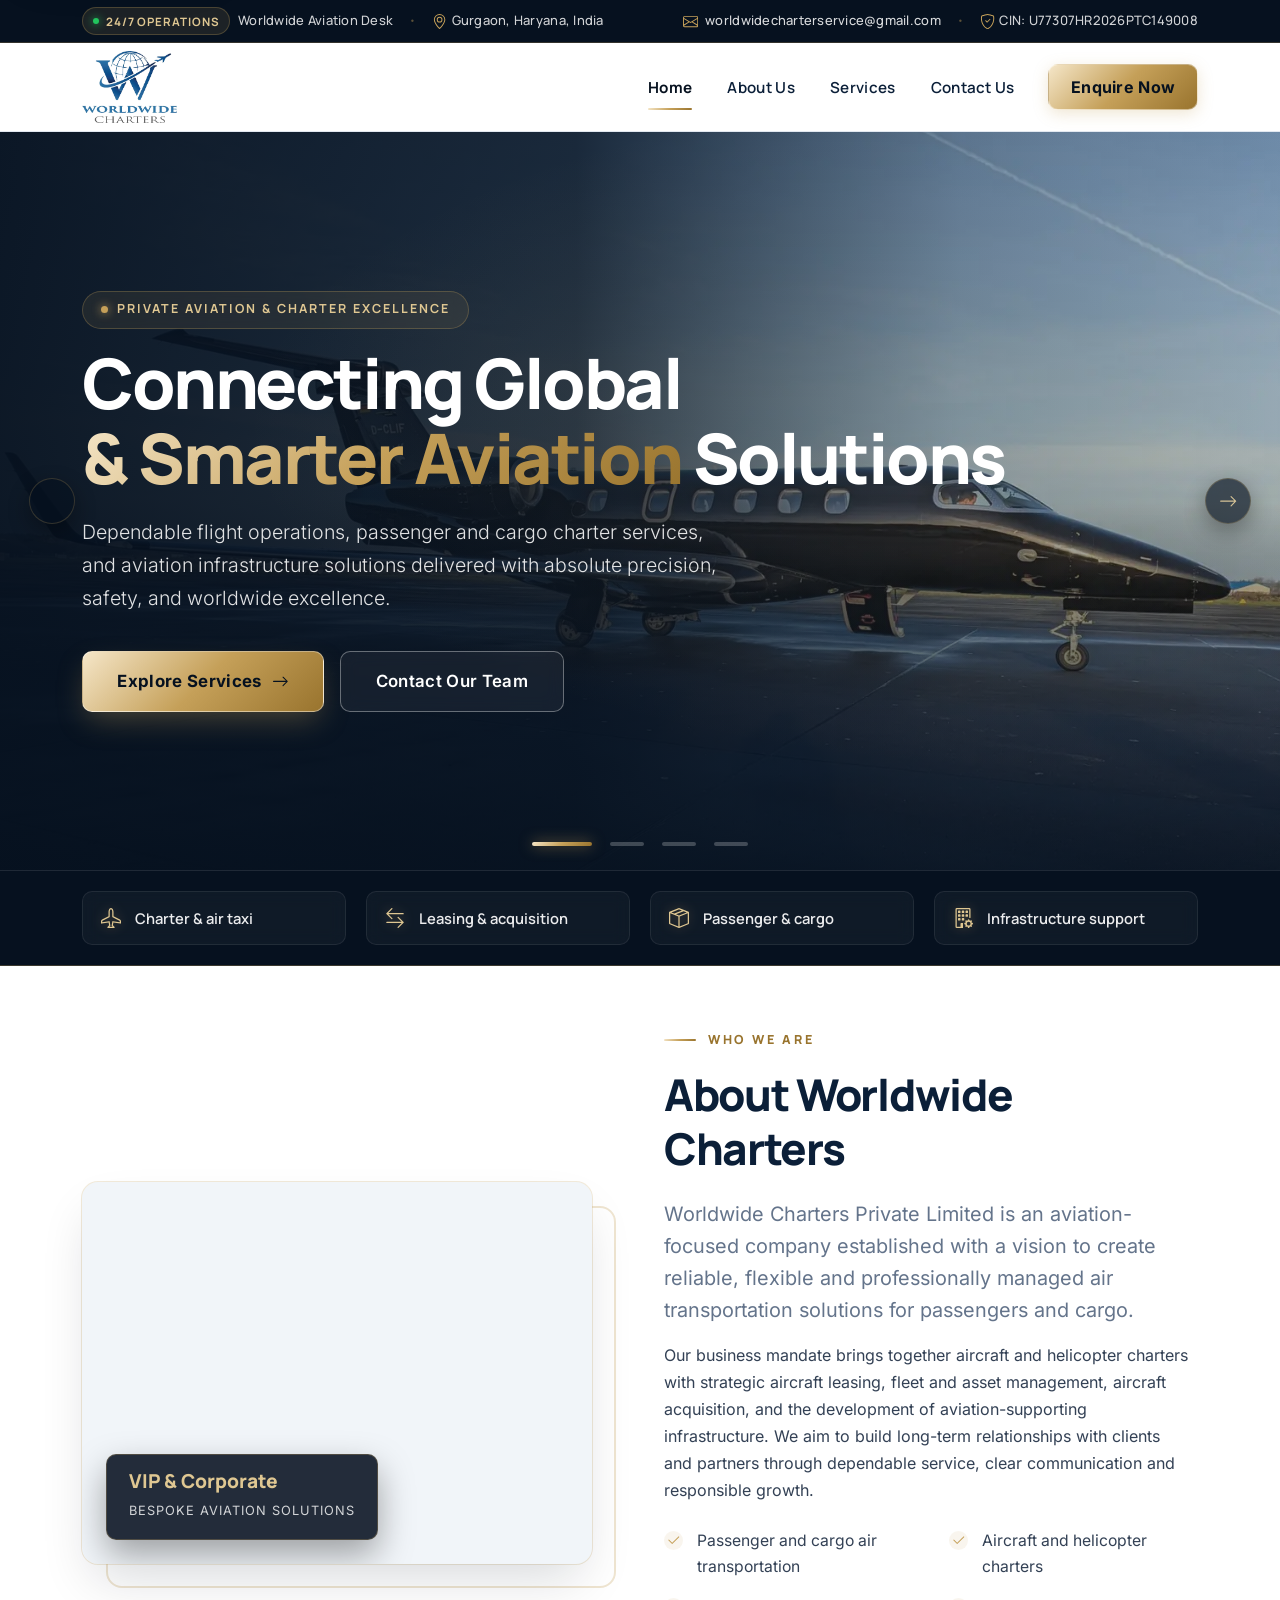
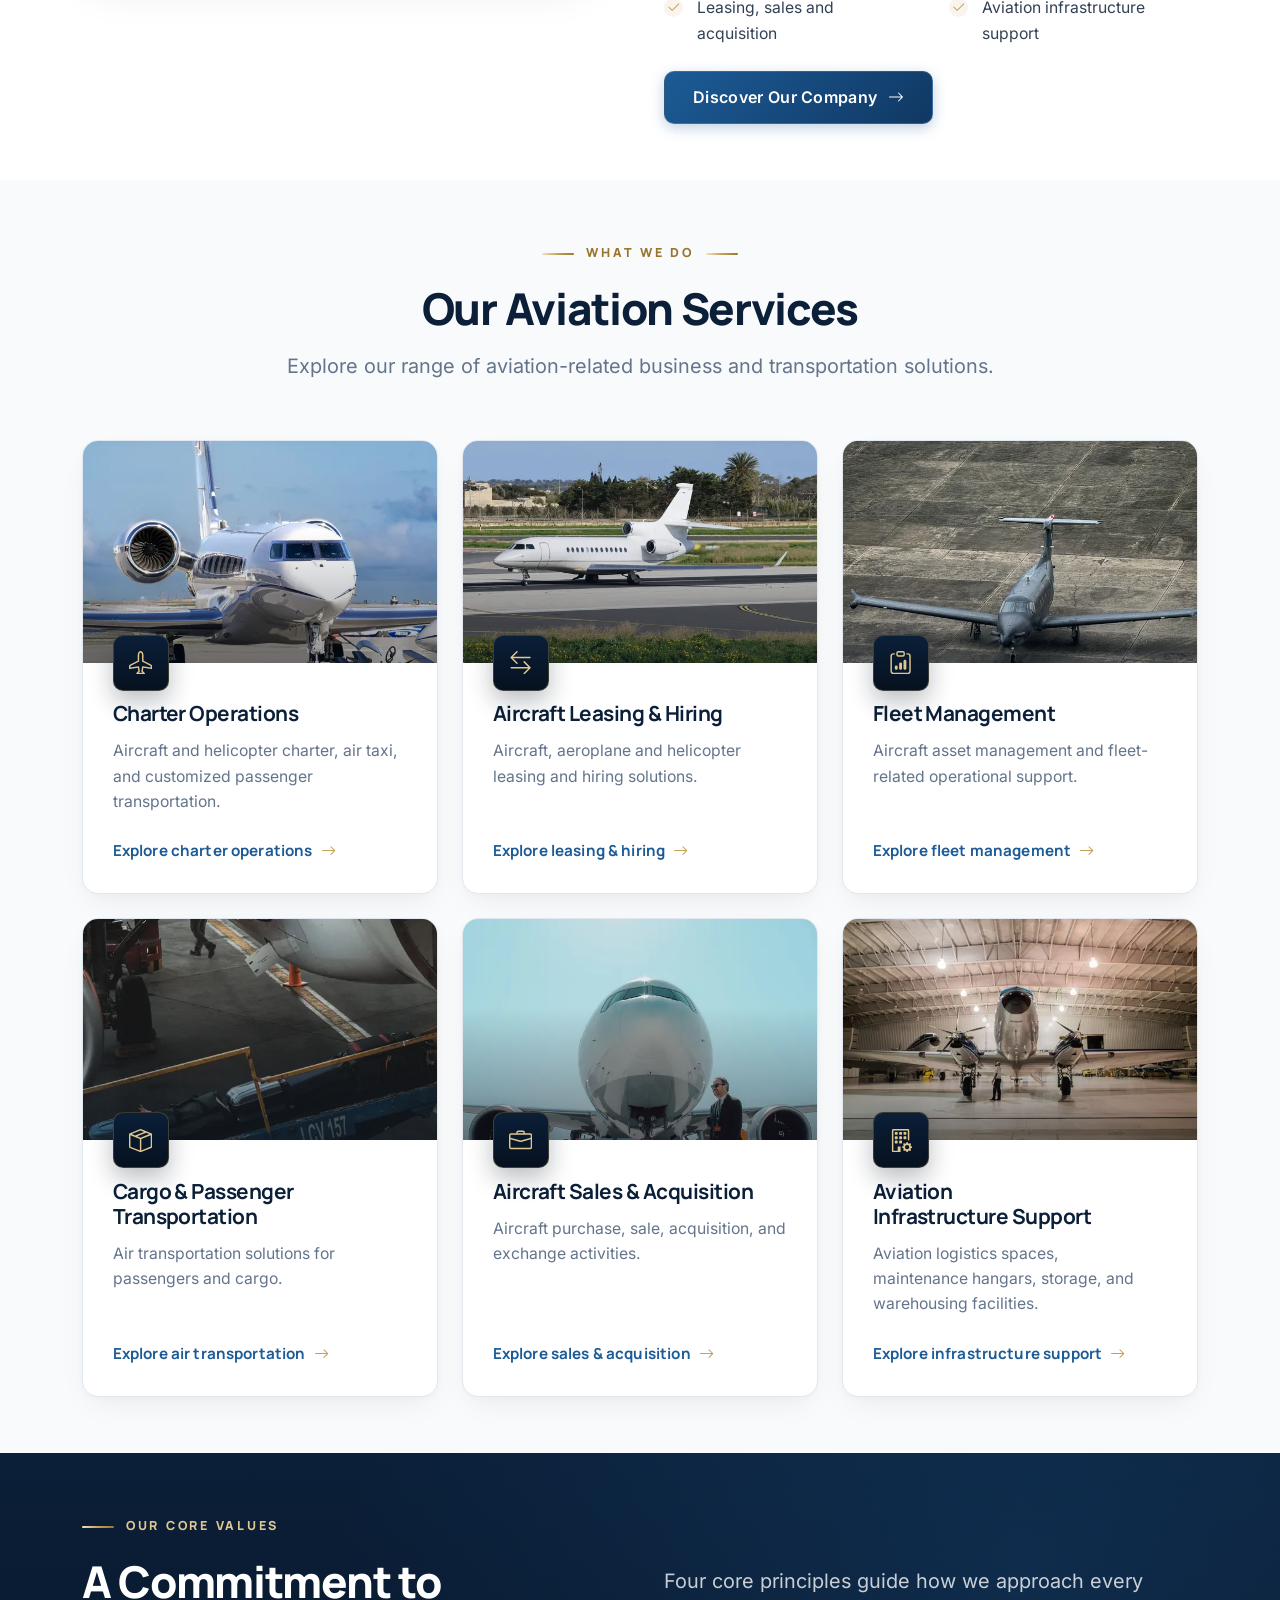
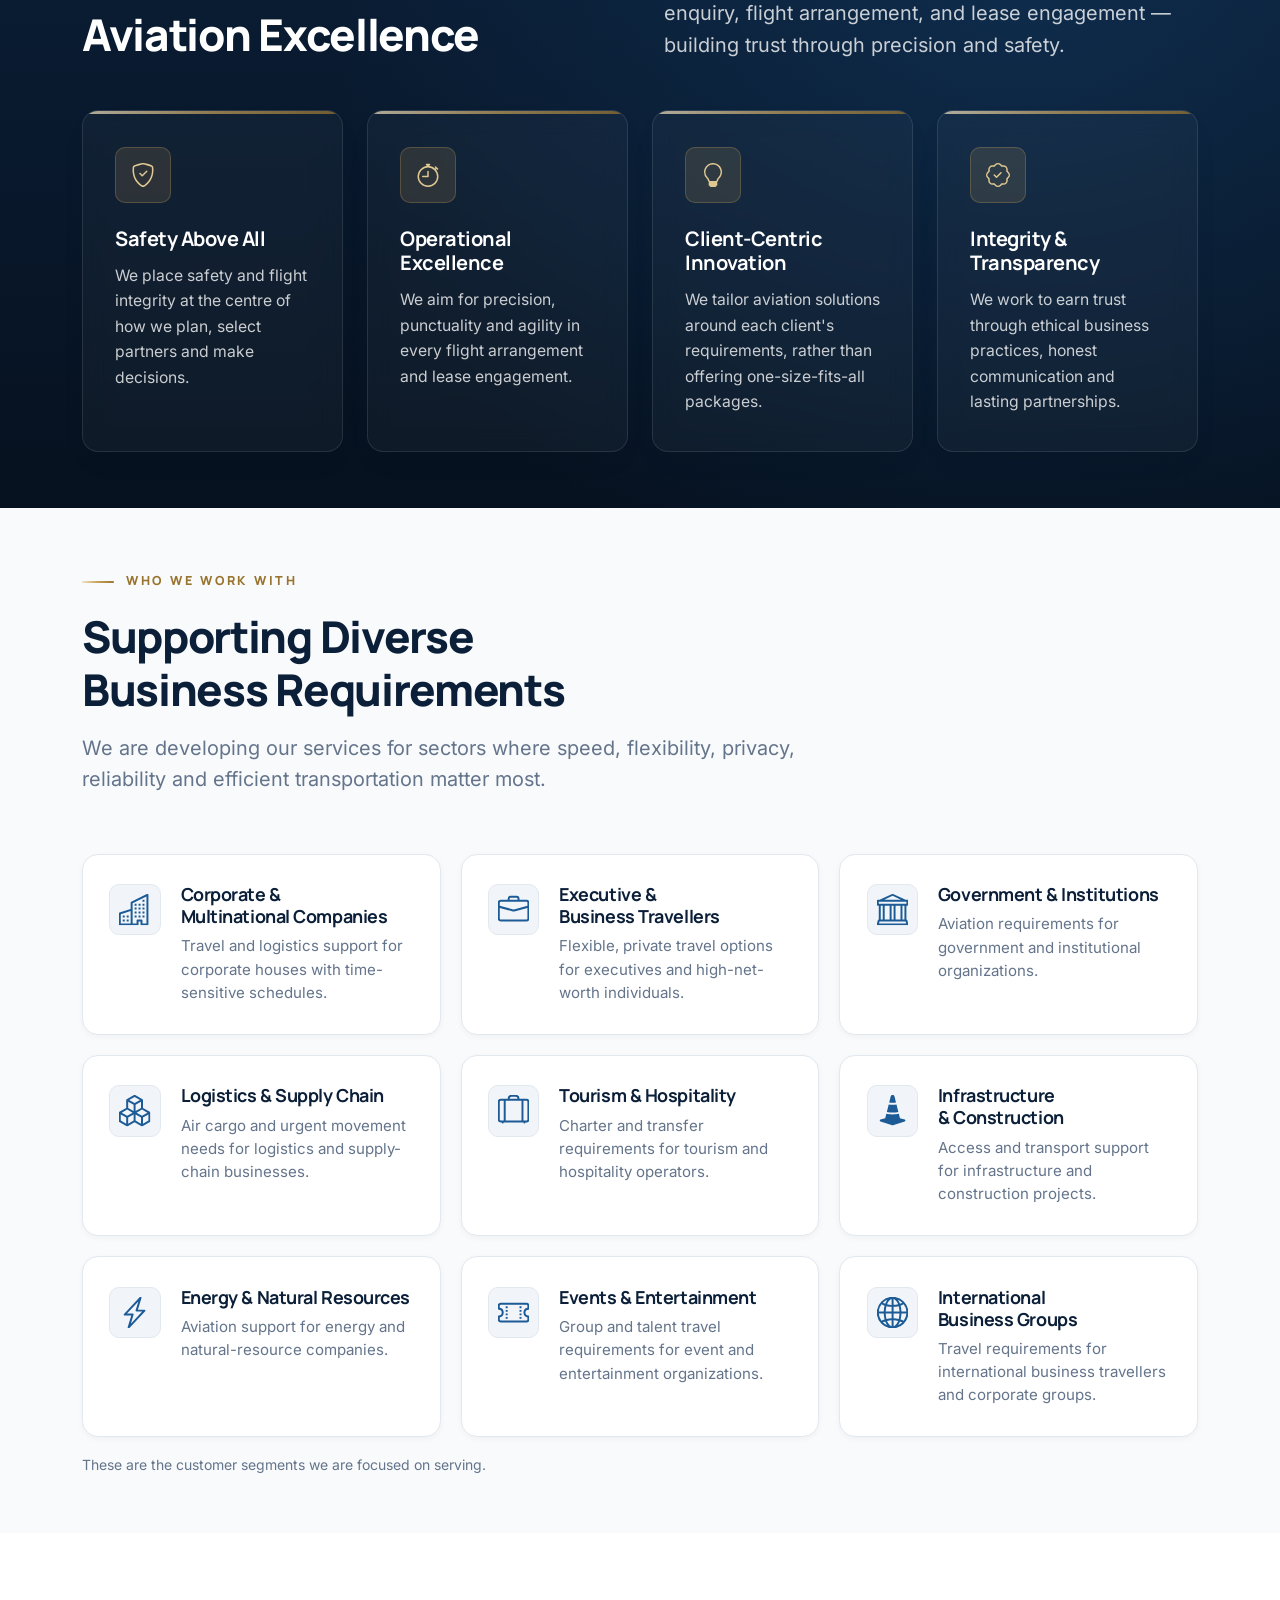
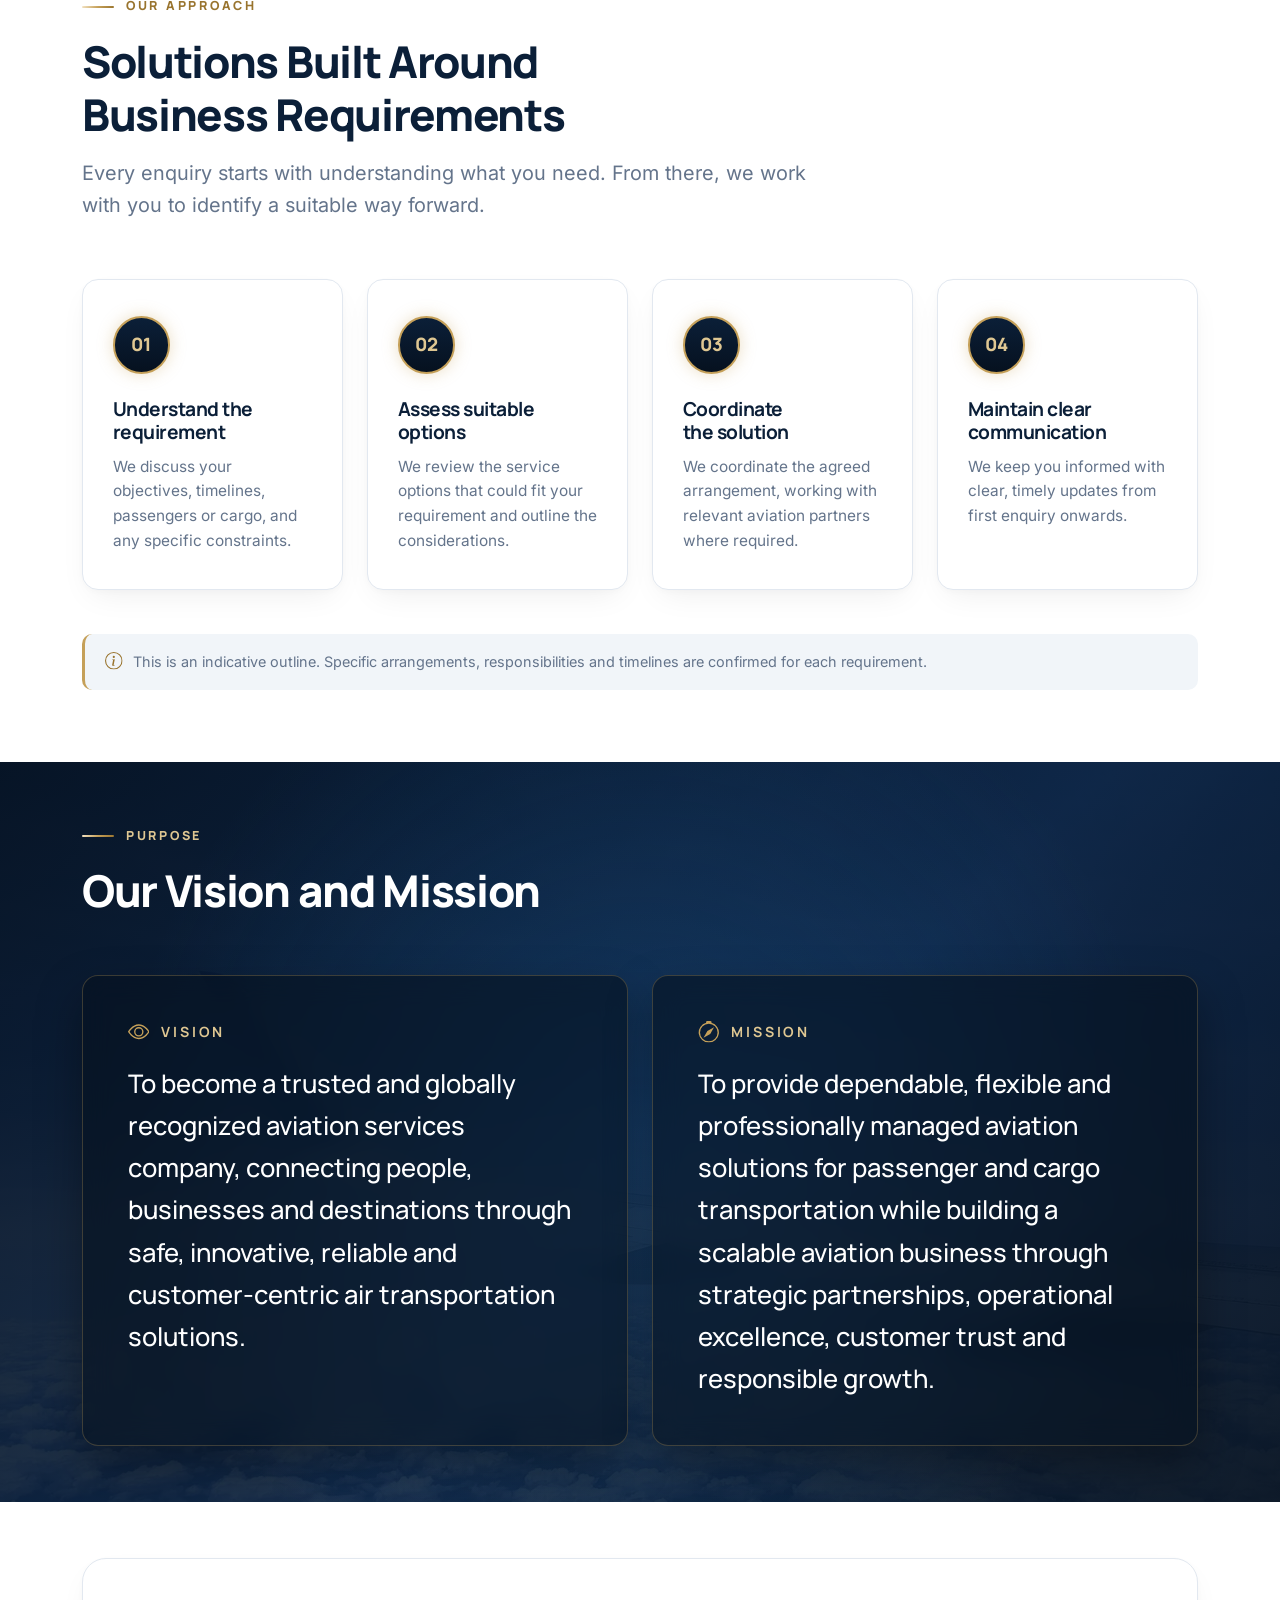
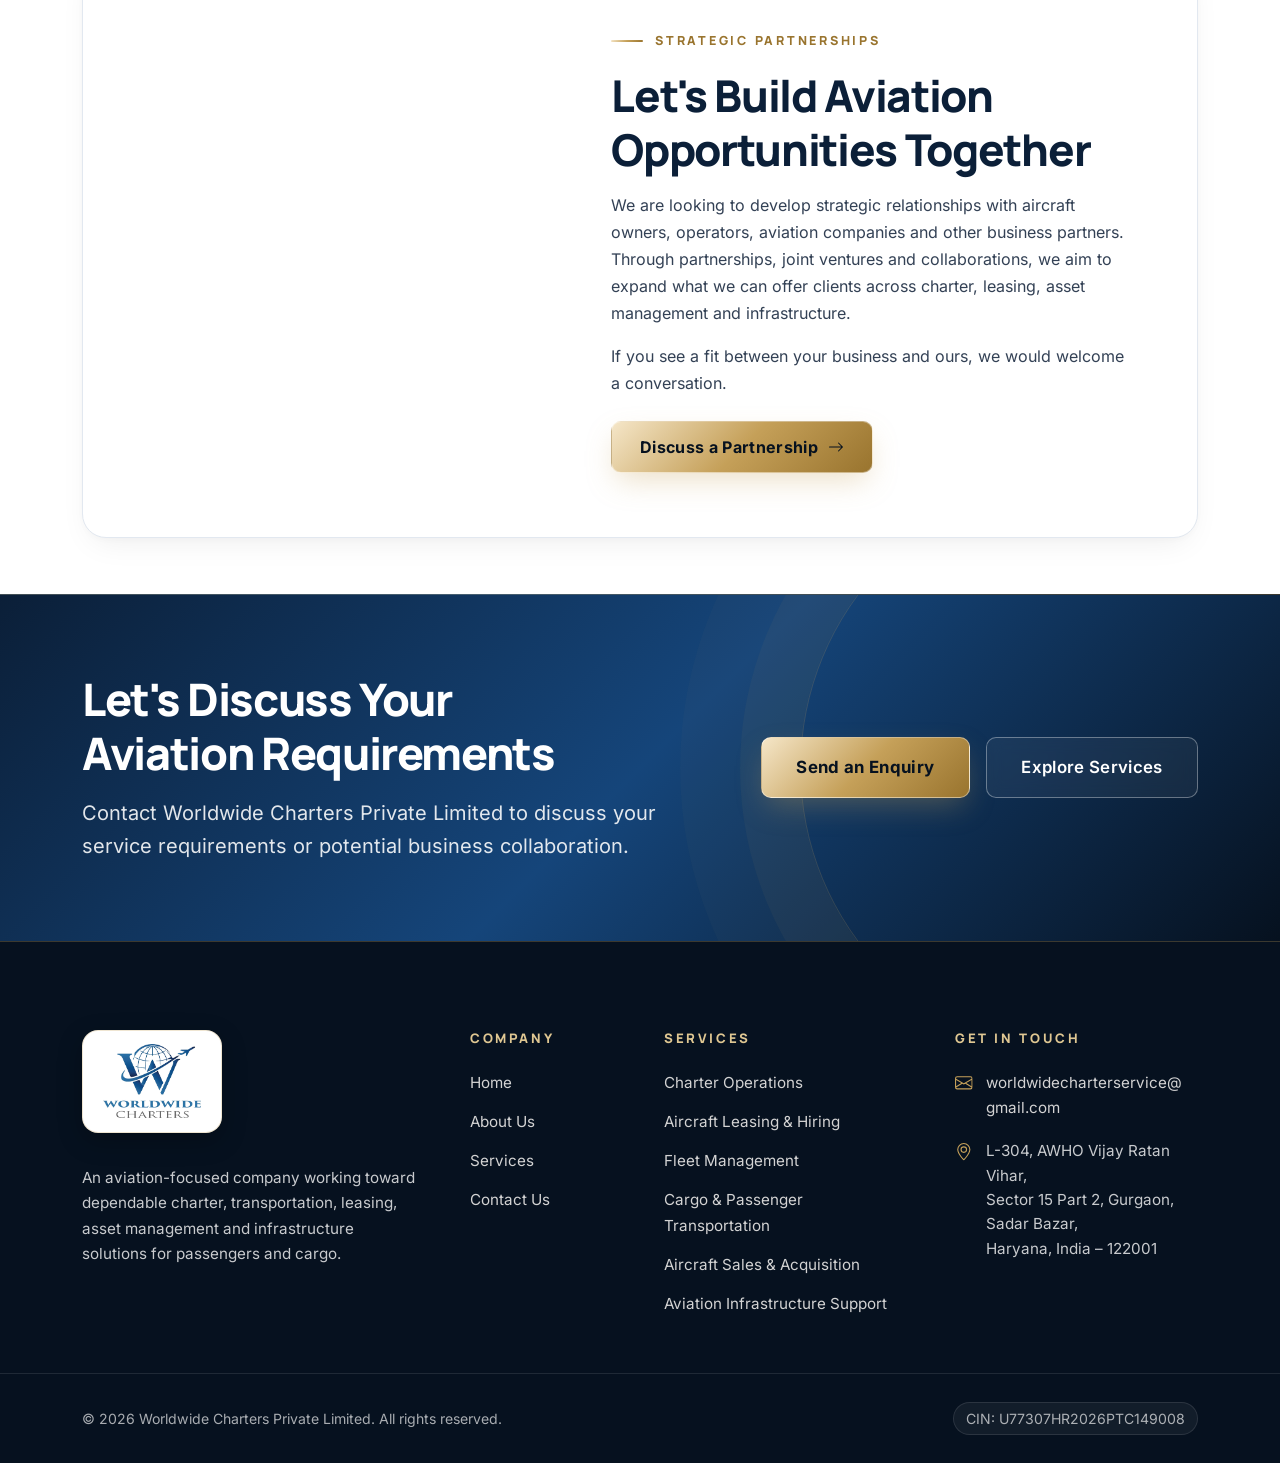
==== commit 6ba07cbc: "website changes" ====
--- a/index.html
+++ b/index.html
@@ -128,9 +128,9 @@
         <!-- Carousel Indicators -->
         <div class="carousel-indicators">
           <button type="button" data-bs-target="#heroCarousel" data-bs-slide-to="0" class="active" aria-current="true" aria-label="Slide 1 — Smarter Aviation Solutions"></button>
-          <button type="button" data-bs-target="#heroCarousel" data-bs-slide-to="1" aria-label="Slide 2 — Aircraft Leasing & Fleet"></button>
-          <button type="button" data-bs-target="#heroCarousel" data-bs-slide-to="2" aria-label="Slide 3 — Bespoke Charters & Air Taxi"></button>
-          <button type="button" data-bs-target="#heroCarousel" data-bs-slide-to="3" aria-label="Slide 4 — Cargo & Infrastructure"></button>
+          <button type="button" data-bs-target="#heroCarousel" data-bs-slide-to="1" aria-label="Slide 2 — Strategic Aircraft &amp; Fleet Leasing"></button>
+          <button type="button" data-bs-target="#heroCarousel" data-bs-slide-to="2" aria-label="Slide 3 — Bespoke Charters &amp; Air Taxi"></button>
+          <button type="button" data-bs-target="#heroCarousel" data-bs-slide-to="3" aria-label="Slide 4 — Air Cargo Transit &amp; Infrastructure"></button>
         </div>
 
         <!-- Carousel Items -->
@@ -145,10 +145,10 @@
             <div class="hero-slide-content">
               <div class="container">
                 <div class="mb-3"><span class="luxury-pill"><span class="pill-dot"></span> Private Aviation &amp; Charter Excellence</span></div>
-                <h1 id="hero-title" class="display-hero">Connecting the World Through <span class="gold-gradient-text">Smarter Aviation</span> Solutions</h1>
-                <p class="hero-copy">Worldwide Charters Private Limited delivers aviation-focused solutions spanning charter operations, passenger and cargo transportation, aircraft leasing, fleet management, and aviation infrastructure support.</p>
+                <h1 id="hero-title" class="display-hero">Connecting Global <span class="gold-gradient-text">&amp; Smarter Aviation</span> Solutions</h1>
+                <p class="hero-copy">Dependable flight operations, passenger and cargo charter services, and aviation infrastructure solutions delivered with absolute precision, safety, and worldwide excellence.</p>
                 <div class="hero-actions">
-                  <a class="btn btn-gold btn-lg" href="services.html">Explore Our Services <svg class="bi" aria-hidden="true"><use href="assets/img/icons.svg#arrow-right"></use></svg></a>
+                  <a class="btn btn-gold btn-lg" href="services.html">Explore Services <svg class="bi" aria-hidden="true"><use href="assets/img/icons.svg#arrow-right"></use></svg></a>
                   <a class="btn btn-outline-light btn-lg" href="contact-us.html">Contact Our Team</a>
                 </div>
               </div>
@@ -164,18 +164,18 @@
             </div>
             <div class="hero-slide-content">
               <div class="container">
-                <div class="mb-3"><span class="luxury-pill"><span class="pill-dot"></span> Aircraft Leasing &amp; Hiring</span></div>
-                <h2 class="display-hero">Strategic Aircraft <span class="gold-gradient-text">Leasing &amp; Fleet</span> Management</h2>
-                <p class="hero-copy">Flexible aeroplane and helicopter leasing arrangements paired with comprehensive aviation asset oversight and acquisition frameworks for corporate, institutional, and private clients.</p>
+                <div class="mb-3"><span class="luxury-pill"><span class="pill-dot"></span> Aircraft Leasing &amp; Fleet Oversight</span></div>
+                <h2 class="display-hero">Strategic Aircraft <span class="gold-gradient-text">&amp; Fleet Leasing</span> Solutions</h2>
+                <p class="hero-copy">Flexible aeroplane and helicopter leasing programs paired with structured asset management frameworks designed around corporate agility, fiscal efficiency, and long-term value.</p>
                 <div class="hero-actions">
-                  <a class="btn btn-gold btn-lg" href="services.html#aircraft-leasing">Explore Leasing Solutions <svg class="bi" aria-hidden="true"><use href="assets/img/icons.svg#arrow-right"></use></svg></a>
+                  <a class="btn btn-gold btn-lg" href="services.html#aircraft-leasing">Explore Leasing <svg class="bi" aria-hidden="true"><use href="assets/img/icons.svg#arrow-right"></use></svg></a>
                   <a class="btn btn-outline-light btn-lg" href="contact-us.html?service=aircraft-leasing#enquiry">Discuss Leasing Options</a>
                 </div>
               </div>
             </div>
           </div>
 
-          <!-- Slide 3: Bespoke Helicopter & VIP Passenger Charters -->
+          <!-- Slide 3: Bespoke Helicopter & VIP Passenger Charters (Reference Standard) -->
           <div class="carousel-item">
             <div class="hero-media">
               <img src="assets/img/helicopter-helipad-1200.webp"
@@ -205,10 +205,10 @@
             <div class="hero-slide-content">
               <div class="container">
                 <div class="mb-3"><span class="luxury-pill"><span class="pill-dot"></span> Cargo &amp; Aviation Infrastructure</span></div>
-                <h2 class="display-hero">Air Cargo Transit &amp; <span class="gold-gradient-text">Hangar Infrastructure</span></h2>
-                <p class="hero-copy">From urgent cargo movements to specialized aviation logistics facilities, maintenance hangars, and warehousing support designed for global operational readiness.</p>
+                <h2 class="display-hero">Air Cargo Transit <span class="gold-gradient-text">&amp; Infrastructure</span> Support</h2>
+                <p class="hero-copy">Dependable air cargo transport, mission-critical logistics, and dedicated aviation infrastructure support engineered for operational continuity, rapid dispatch, and cargo readiness.</p>
                 <div class="hero-actions">
-                  <a class="btn btn-gold btn-lg" href="services.html#aviation-infrastructure">View Infrastructure Support <svg class="bi" aria-hidden="true"><use href="assets/img/icons.svg#arrow-right"></use></svg></a>
+                  <a class="btn btn-gold btn-lg" href="services.html#aviation-infrastructure">View Infrastructure <svg class="bi" aria-hidden="true"><use href="assets/img/icons.svg#arrow-right"></use></svg></a>
                   <a class="btn btn-outline-light btn-lg" href="contact-us.html?service=aviation-infrastructure#enquiry">Discuss Logistics Facilities</a>
                 </div>
               </div>
--- a/assets/css/style.css
+++ b/assets/css/style.css
@@ -828,10 +828,10 @@
 
 .hero-slider .carousel-item {
   position: relative;
-  min-height: min(88vh, 800px);
+  min-height: clamp(580px, 82vh, 760px);
   display: flex;
   align-items: center;
-  padding-block: clamp(4.5rem, 8vw, 7rem) clamp(4rem, 7vw, 6rem);
+  padding-block: clamp(4.5rem, 7vw, 6.5rem);
   color: #ffffff;
   overflow: hidden;
   background: var(--wc-navy-deep);
@@ -839,8 +839,14 @@
 
 @media (max-width: 991.98px) {
   .hero-slider .carousel-item {
-    min-height: auto;
-    padding-block: clamp(3.5rem, 7vw, 5rem) clamp(3.5rem, 7vw, 5rem);
+    min-height: 560px;
+    padding-block: clamp(3.5rem, 6vw, 4.5rem);
+  }
+}
+
+@media (max-width: 575.98px) {
+  .hero-slider .carousel-item {
+    min-height: 520px;
   }
 }
 
@@ -890,12 +896,12 @@
 .hero-slider h1,
 .hero-slider h2 {
   color: #ffffff;
-  max-width: 16ch;
+  max-width: 22ch;
   margin-bottom: 1.35rem;
 }
 
 .hero-slider .hero-copy {
-  max-width: 620px;
+  max-width: 640px;
   font-size: clamp(1.05rem, 0.98rem + 0.3vw, 1.22rem);
   color: rgba(255, 255, 255, 0.88);
   font-weight: 300;
